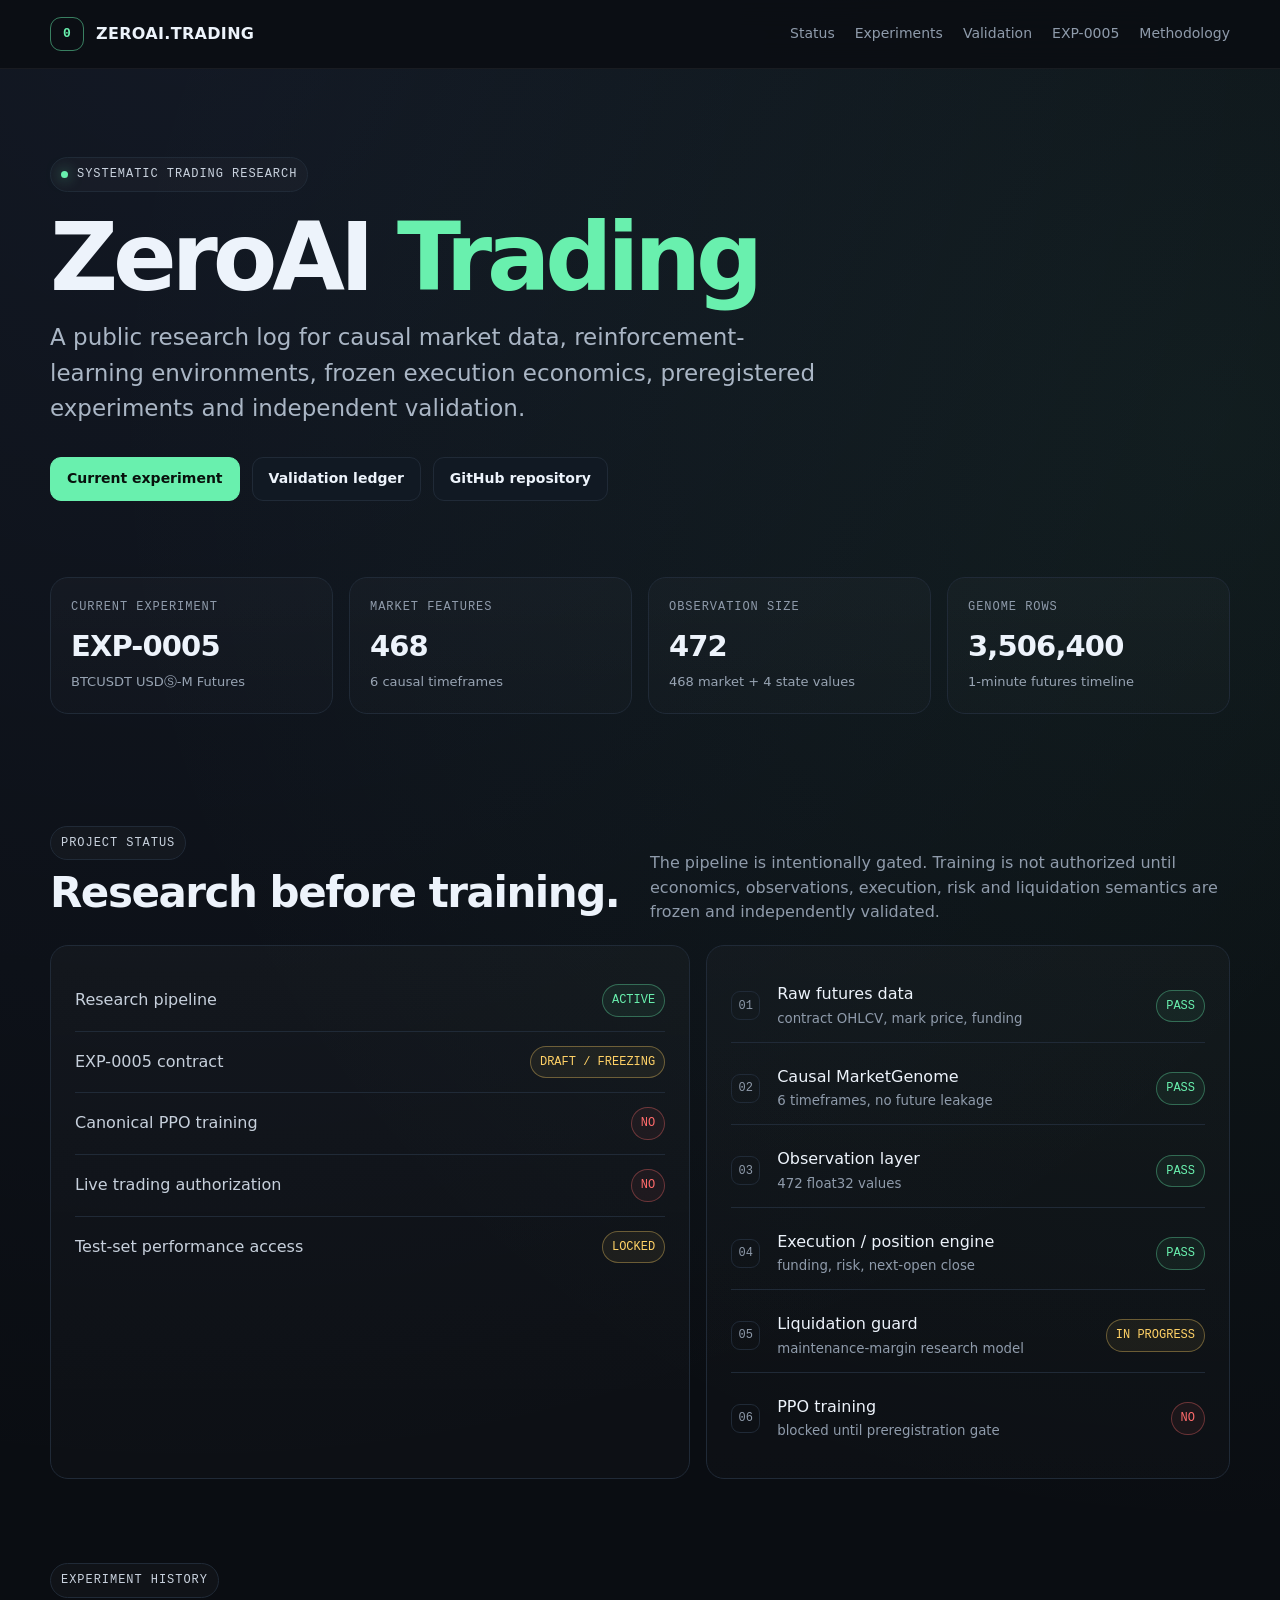
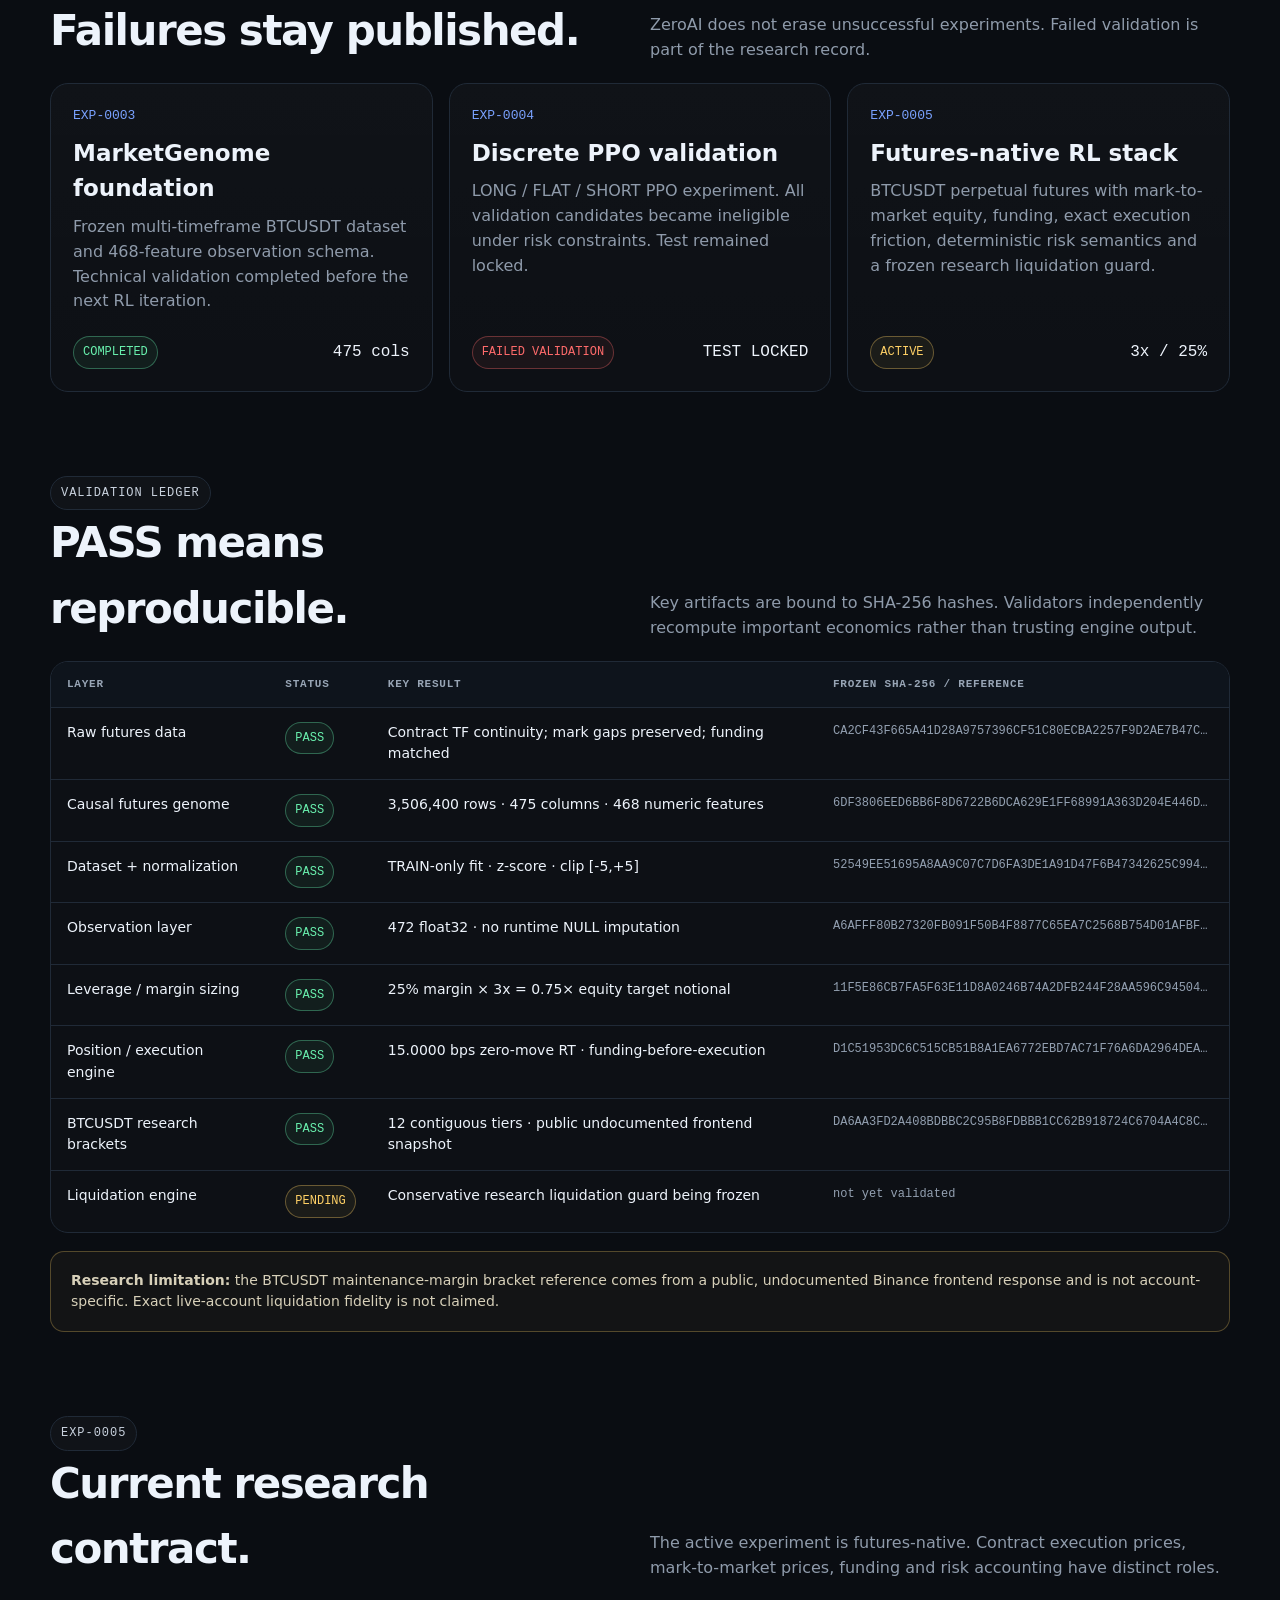
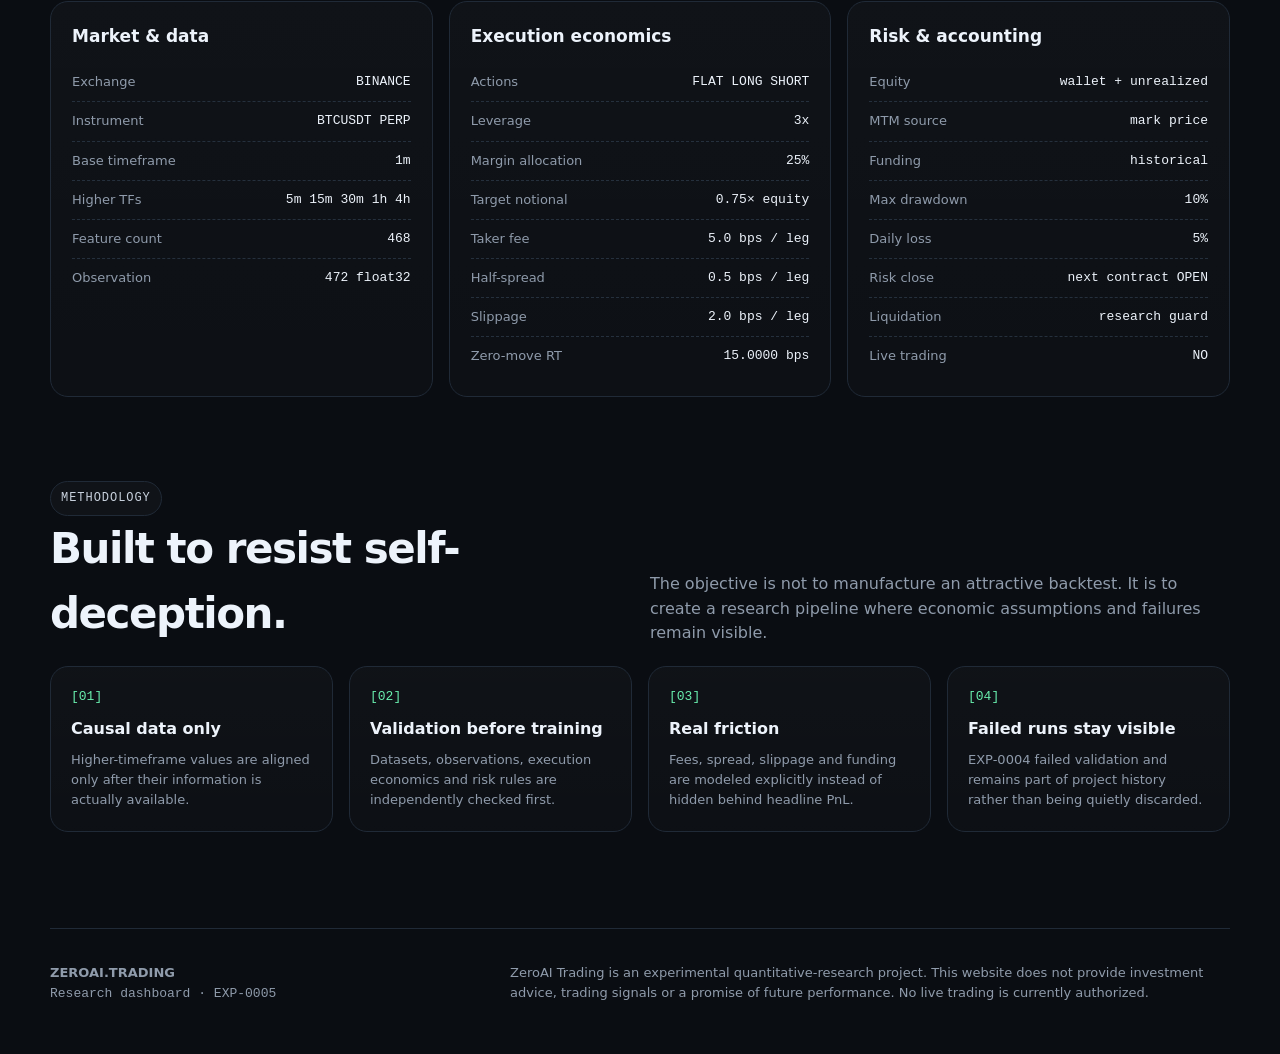
==== index.html @ d2f0fcac "Initial ZeroAI Trading website" ====
<!doctype html>
<html lang="en">
<head>
<meta charset="utf-8">
<meta name="viewport" content="width=device-width,initial-scale=1">
<meta name="theme-color" content="#0a0d12">
<meta name="description" content="ZeroAI Trading — public research dashboard for causal market data, reinforcement learning experiments, validation and reproducible trading research.">
<title>ZeroAI Trading — Research Dashboard</title>
<style>
:root{--bg:#0a0d12;--panel:#10151d;--text:#edf3fb;--muted:#8f9bab;--line:#202a37;--accent:#69f0ae;--accent2:#7aa2ff;--warn:#ffd166;--bad:#ff6b6b;--r:18px;--max:1180px}
*{box-sizing:border-box}html{scroll-behavior:smooth}body{margin:0;background:radial-gradient(circle at 15% 0%,rgba(122,162,255,.08),transparent 34%),radial-gradient(circle at 95% 10%,rgba(105,240,174,.06),transparent 28%),var(--bg);color:var(--text);font-family:Inter,ui-sans-serif,system-ui,-apple-system,BlinkMacSystemFont,"Segoe UI",sans-serif;line-height:1.55}
a{color:inherit}code,.mono{font-family:"SFMono-Regular",Consolas,"Liberation Mono",Menlo,monospace}.wrap{width:min(var(--max),calc(100% - 32px));margin:auto}
header{position:sticky;top:0;z-index:50;border-bottom:1px solid rgba(255,255,255,.06);background:rgba(10,13,18,.82);backdrop-filter:blur(16px)}
.nav{min-height:68px;display:flex;align-items:center;justify-content:space-between;gap:24px}.brand{display:flex;align-items:center;gap:12px;text-decoration:none;font-weight:800;letter-spacing:.02em}.mark{width:34px;height:34px;border:1px solid rgba(105,240,174,.5);border-radius:11px;display:grid;place-items:center;color:var(--accent);font-family:monospace;font-weight:900}
nav{display:flex;gap:20px}nav a{color:var(--muted);text-decoration:none;font-size:14px}nav a:hover{color:var(--text)}
.hero{padding:88px 0 48px}.eyebrow{display:inline-flex;align-items:center;gap:9px;padding:7px 10px;border:1px solid var(--line);border-radius:999px;background:rgba(255,255,255,.025);color:#c9d2de;font-size:12px;letter-spacing:.08em;text-transform:uppercase;font-family:monospace}.dot{width:7px;height:7px;border-radius:50%;background:var(--accent);box-shadow:0 0 14px rgba(105,240,174,.7)}
h1{margin:22px 0 18px;max-width:900px;font-size:clamp(48px,8vw,94px);line-height:.94;letter-spacing:-.055em}h1 span{color:var(--accent)}.lead{max-width:780px;margin:0;color:#aab6c5;font-size:clamp(18px,2.3vw,23px)}
.hero-actions{display:flex;flex-wrap:wrap;gap:12px;margin-top:30px}.btn{display:inline-flex;align-items:center;justify-content:center;min-height:44px;padding:0 16px;border-radius:11px;border:1px solid var(--line);text-decoration:none;font-weight:700;font-size:14px;background:#111923}.btn.primary{color:#08110d;background:var(--accent);border-color:var(--accent)}
.grid{display:grid;gap:16px}.stats{grid-template-columns:repeat(4,1fr);margin:28px 0 70px}.card{background:linear-gradient(180deg,rgba(255,255,255,.025),rgba(255,255,255,.012));border:1px solid var(--line);border-radius:var(--r)}.stat{padding:20px}.stat .k{color:var(--muted);font-size:12px;text-transform:uppercase;letter-spacing:.08em;font-family:monospace}.stat .v{margin-top:8px;font-size:29px;font-weight:800;letter-spacing:-.03em}.stat .s{margin-top:3px;color:#98a4b3;font-size:13px}
section{padding:42px 0}.section-head{display:flex;align-items:flex-end;justify-content:space-between;gap:24px;margin-bottom:20px}h2{margin:0;font-size:clamp(28px,4vw,42px);letter-spacing:-.035em}.section-head p{margin:0;max-width:580px;color:var(--muted)}
.status-grid{grid-template-columns:1.1fr .9fr}.panel{padding:24px}.status-line{display:flex;align-items:center;justify-content:space-between;gap:18px;padding:14px 0;border-bottom:1px solid var(--line)}.status-line:last-child{border-bottom:0}.label{color:#c7d0dc}.badge{display:inline-flex;align-items:center;gap:7px;padding:6px 9px;border-radius:999px;border:1px solid var(--line);font-size:12px;font-family:monospace;white-space:nowrap}.good{color:var(--accent);border-color:rgba(105,240,174,.35);background:rgba(105,240,174,.06)}.warn{color:var(--warn);border-color:rgba(255,209,102,.35);background:rgba(255,209,102,.06)}.bad{color:var(--bad);border-color:rgba(255,107,107,.35);background:rgba(255,107,107,.06)}
.pipeline{display:grid;gap:10px}.step{display:grid;grid-template-columns:34px 1fr auto;gap:12px;align-items:center;padding:12px 0;border-bottom:1px solid var(--line)}.step:last-child{border-bottom:0}.num{width:29px;height:29px;border-radius:9px;display:grid;place-items:center;border:1px solid var(--line);color:var(--muted);font-family:monospace;font-size:12px}.step small{display:block;color:var(--muted);margin-top:2px}
.experiment-grid{grid-template-columns:repeat(3,1fr)}.experiment{padding:22px;min-height:255px;display:flex;flex-direction:column}.experiment .id{color:var(--accent2);font-family:monospace;font-size:13px}.experiment h3{margin:10px 0 8px;font-size:23px}.experiment p{margin:0;color:var(--muted)}.experiment .foot{margin-top:auto;padding-top:22px;display:flex;align-items:center;justify-content:space-between;gap:12px}
.table-wrap{overflow:auto;border:1px solid var(--line);border-radius:var(--r)}table{width:100%;border-collapse:collapse;min-width:820px;background:rgba(255,255,255,.012)}th,td{padding:14px 16px;text-align:left;border-bottom:1px solid var(--line);vertical-align:top}th{color:#98a5b5;font-family:monospace;font-size:11px;text-transform:uppercase;letter-spacing:.07em;background:#0e141c}td{font-size:14px}tr:last-child td{border-bottom:0}.hash{max-width:380px;overflow:hidden;text-overflow:ellipsis;white-space:nowrap;display:block;color:#93a0b1;font-family:monospace;font-size:12px}
.detail-grid{grid-template-columns:repeat(3,1fr)}.detail{padding:21px}.detail h3{margin:0 0 14px;font-size:17px}.metric{display:flex;justify-content:space-between;gap:18px;padding:9px 0;border-bottom:1px dashed #25303d;font-size:13px}.metric:last-child{border-bottom:0}.metric span:first-child{color:var(--muted)}.metric span:last-child{font-family:monospace;text-align:right}
.principles{grid-template-columns:repeat(4,1fr)}.principle{padding:20px}.principle .icon{color:var(--accent);font-family:monospace;margin-bottom:10px}.principle h3{margin:0 0 8px;font-size:16px}.principle p{margin:0;color:var(--muted);font-size:13px}
.callout{margin-top:18px;padding:18px 20px;border:1px solid rgba(255,209,102,.28);border-radius:14px;background:rgba(255,209,102,.04);color:#d7d0b9;font-size:14px}
footer{margin-top:54px;border-top:1px solid var(--line);padding:34px 0 50px;color:var(--muted);font-size:13px}.footer-grid{display:flex;align-items:flex-start;justify-content:space-between;gap:30px;flex-wrap:wrap}.tiny{max-width:720px}
@media(max-width:900px){.stats{grid-template-columns:repeat(2,1fr)}.status-grid,.experiment-grid,.detail-grid{grid-template-columns:1fr}.principles{grid-template-columns:repeat(2,1fr)}nav{display:none}}
@media(max-width:560px){.wrap{width:min(var(--max),calc(100% - 20px))}.hero{padding-top:58px}.stats,.principles{grid-template-columns:1fr}.section-head{align-items:flex-start;flex-direction:column}.stat .v{font-size:25px}}
</style>
</head>
<body>
<header><div class="wrap nav"><a class="brand" href="#top"><span class="mark">0</span><span>ZEROAI.TRADING</span></a><nav><a href="#status">Status</a><a href="#experiments">Experiments</a><a href="#validation">Validation</a><a href="#exp0005">EXP-0005</a><a href="#methodology">Methodology</a></nav></div></header>

<main id="top"><div class="wrap">
<section class="hero">
<div class="eyebrow"><span class="dot"></span> systematic trading research</div>
<h1>ZeroAI <span>Trading</span></h1>
<p class="lead">A public research log for causal market data, reinforcement-learning environments, frozen execution economics, preregistered experiments and independent validation.</p>
<div class="hero-actions"><a class="btn primary" href="#exp0005">Current experiment</a><a class="btn" href="#validation">Validation ledger</a><a class="btn" href="https://github.com/Nefitra/AlphaZero-Trading-" rel="noopener noreferrer">GitHub repository</a></div>
</section>

<div class="grid stats">
<div class="card stat"><div class="k">Current experiment</div><div class="v">EXP-0005</div><div class="s">BTCUSDT USDⓈ-M Futures</div></div>
<div class="card stat"><div class="k">Market features</div><div class="v">468</div><div class="s">6 causal timeframes</div></div>
<div class="card stat"><div class="k">Observation size</div><div class="v">472</div><div class="s">468 market + 4 state values</div></div>
<div class="card stat"><div class="k">Genome rows</div><div class="v">3,506,400</div><div class="s">1-minute futures timeline</div></div>
</div>

<section id="status">
<div class="section-head"><div><div class="eyebrow">project status</div><h2>Research before training.</h2></div><p>The pipeline is intentionally gated. Training is not authorized until economics, observations, execution, risk and liquidation semantics are frozen and independently validated.</p></div>
<div class="grid status-grid">
<div class="card panel">
<div class="status-line"><span class="label">Research pipeline</span><span class="badge good">ACTIVE</span></div>
<div class="status-line"><span class="label">EXP-0005 contract</span><span class="badge warn">DRAFT / FREEZING</span></div>
<div class="status-line"><span class="label">Canonical PPO training</span><span class="badge bad">NO</span></div>
<div class="status-line"><span class="label">Live trading authorization</span><span class="badge bad">NO</span></div>
<div class="status-line"><span class="label">Test-set performance access</span><span class="badge warn">LOCKED</span></div>
</div>
<div class="card panel"><div class="pipeline">
<div class="step"><div class="num">01</div><div>Raw futures data<small>contract OHLCV, mark price, funding</small></div><span class="badge good">PASS</span></div>
<div class="step"><div class="num">02</div><div>Causal MarketGenome<small>6 timeframes, no future leakage</small></div><span class="badge good">PASS</span></div>
<div class="step"><div class="num">03</div><div>Observation layer<small>472 float32 values</small></div><span class="badge good">PASS</span></div>
<div class="step"><div class="num">04</div><div>Execution / position engine<small>funding, risk, next-open close</small></div><span class="badge good">PASS</span></div>
<div class="step"><div class="num">05</div><div>Liquidation guard<small>maintenance-margin research model</small></div><span class="badge warn">IN PROGRESS</span></div>
<div class="step"><div class="num">06</div><div>PPO training<small>blocked until preregistration gate</small></div><span class="badge bad">NO</span></div>
</div></div>
</div>
</section>

<section id="experiments">
<div class="section-head"><div><div class="eyebrow">experiment history</div><h2>Failures stay published.</h2></div><p>ZeroAI does not erase unsuccessful experiments. Failed validation is part of the research record.</p></div>
<div class="grid experiment-grid">
<article class="card experiment"><div class="id">EXP-0003</div><h3>MarketGenome foundation</h3><p>Frozen multi-timeframe BTCUSDT dataset and 468-feature observation schema. Technical validation completed before the next RL iteration.</p><div class="foot"><span class="badge good">COMPLETED</span><span class="mono">475 cols</span></div></article>
<article class="card experiment"><div class="id">EXP-0004</div><h3>Discrete PPO validation</h3><p>LONG / FLAT / SHORT PPO experiment. All validation candidates became ineligible under risk constraints. Test remained locked.</p><div class="foot"><span class="badge bad">FAILED VALIDATION</span><span class="mono">TEST LOCKED</span></div></article>
<article class="card experiment"><div class="id">EXP-0005</div><h3>Futures-native RL stack</h3><p>BTCUSDT perpetual futures with mark-to-market equity, funding, exact execution friction, deterministic risk semantics and a frozen research liquidation guard.</p><div class="foot"><span class="badge warn">ACTIVE</span><span class="mono">3x / 25%</span></div></article>
</div>
</section>

<section id="validation">
<div class="section-head"><div><div class="eyebrow">validation ledger</div><h2>PASS means reproducible.</h2></div><p>Key artifacts are bound to SHA-256 hashes. Validators independently recompute important economics rather than trusting engine output.</p></div>
<div class="table-wrap"><table>
<thead><tr><th>Layer</th><th>Status</th><th>Key result</th><th>Frozen SHA-256 / reference</th></tr></thead>
<tbody>
<tr><td>Raw futures data</td><td><span class="badge good">PASS</span></td><td>Contract TF continuity; mark gaps preserved; funding matched</td><td><span class="hash" title="CA2CF43F665A41D28A9757396CF51C80ECBA2257F9D2AE7B47CC89A5E4D7613D">CA2CF43F665A41D28A9757396CF51C80ECBA2257F9D2AE7B47CC89A5E4D7613D</span></td></tr>
<tr><td>Causal futures genome</td><td><span class="badge good">PASS</span></td><td>3,506,400 rows · 475 columns · 468 numeric features</td><td><span class="hash" title="6DF3806EED6BB6F8D6722B6DCA629E1FF68991A363D204E446D18552DCB14100">6DF3806EED6BB6F8D6722B6DCA629E1FF68991A363D204E446D18552DCB14100</span></td></tr>
<tr><td>Dataset + normalization</td><td><span class="badge good">PASS</span></td><td>TRAIN-only fit · z-score · clip [-5,+5]</td><td><span class="hash" title="52549EE51695A8AA9C07C7D6FA3DE1A91D47F6B47342625C994D742A21354877">52549EE51695A8AA9C07C7D6FA3DE1A91D47F6B47342625C994D742A21354877</span></td></tr>
<tr><td>Observation layer</td><td><span class="badge good">PASS</span></td><td>472 float32 · no runtime NULL imputation</td><td><span class="hash" title="A6AFFF80B27320FB091F50B4F8877C65EA7C2568B754D01AFBF74B35A6FDB64E">A6AFFF80B27320FB091F50B4F8877C65EA7C2568B754D01AFBF74B35A6FDB64E</span></td></tr>
<tr><td>Leverage / margin sizing</td><td><span class="badge good">PASS</span></td><td>25% margin × 3x = 0.75× equity target notional</td><td><span class="hash" title="11F5E86CB7FA5F63E11D8A0246B74A2DFB244F28AA596C945046F94529A91AFB">11F5E86CB7FA5F63E11D8A0246B74A2DFB244F28AA596C945046F94529A91AFB</span></td></tr>
<tr><td>Position / execution engine</td><td><span class="badge good">PASS</span></td><td>15.0000 bps zero-move RT · funding-before-execution</td><td><span class="hash" title="D1C51953DC6C515CB51B8A1EA6772EBD7AC71F76A6DA2964DEAF008AF7EB8738">D1C51953DC6C515CB51B8A1EA6772EBD7AC71F76A6DA2964DEAF008AF7EB8738</span></td></tr>
<tr><td>BTCUSDT research brackets</td><td><span class="badge good">PASS</span></td><td>12 contiguous tiers · public undocumented frontend snapshot</td><td><span class="hash" title="DA6AA3FD2A408BDBBC2C95B8FDBBB1CC62B918724C6704A4C8CD8E91BEC11094">DA6AA3FD2A408BDBBC2C95B8FDBBB1CC62B918724C6704A4C8CD8E91BEC11094</span></td></tr>
<tr><td>Liquidation engine</td><td><span class="badge warn">PENDING</span></td><td>Conservative research liquidation guard being frozen</td><td><span class="hash">not yet validated</span></td></tr>
</tbody>
</table></div>
<div class="callout"><strong>Research limitation:</strong> the BTCUSDT maintenance-margin bracket reference comes from a public, undocumented Binance frontend response and is not account-specific. Exact live-account liquidation fidelity is not claimed.</div>
</section>

<section id="exp0005">
<div class="section-head"><div><div class="eyebrow">EXP-0005</div><h2>Current research contract.</h2></div><p>The active experiment is futures-native. Contract execution prices, mark-to-market prices, funding and risk accounting have distinct roles.</p></div>
<div class="grid detail-grid">
<div class="card detail"><h3>Market & data</h3><div class="metric"><span>Exchange</span><span>BINANCE</span></div><div class="metric"><span>Instrument</span><span>BTCUSDT PERP</span></div><div class="metric"><span>Base timeframe</span><span>1m</span></div><div class="metric"><span>Higher TFs</span><span>5m 15m 30m 1h 4h</span></div><div class="metric"><span>Feature count</span><span>468</span></div><div class="metric"><span>Observation</span><span>472 float32</span></div></div>
<div class="card detail"><h3>Execution economics</h3><div class="metric"><span>Actions</span><span>FLAT LONG SHORT</span></div><div class="metric"><span>Leverage</span><span>3x</span></div><div class="metric"><span>Margin allocation</span><span>25%</span></div><div class="metric"><span>Target notional</span><span>0.75× equity</span></div><div class="metric"><span>Taker fee</span><span>5.0 bps / leg</span></div><div class="metric"><span>Half-spread</span><span>0.5 bps / leg</span></div><div class="metric"><span>Slippage</span><span>2.0 bps / leg</span></div><div class="metric"><span>Zero-move RT</span><span>15.0000 bps</span></div></div>
<div class="card detail"><h3>Risk & accounting</h3><div class="metric"><span>Equity</span><span>wallet + unrealized</span></div><div class="metric"><span>MTM source</span><span>mark price</span></div><div class="metric"><span>Funding</span><span>historical</span></div><div class="metric"><span>Max drawdown</span><span>10%</span></div><div class="metric"><span>Daily loss</span><span>5%</span></div><div class="metric"><span>Risk close</span><span>next contract OPEN</span></div><div class="metric"><span>Liquidation</span><span>research guard</span></div><div class="metric"><span>Live trading</span><span>NO</span></div></div>
</div>
</section>

<section id="methodology">
<div class="section-head"><div><div class="eyebrow">methodology</div><h2>Built to resist self-deception.</h2></div><p>The objective is not to manufacture an attractive backtest. It is to create a research pipeline where economic assumptions and failures remain visible.</p></div>
<div class="grid principles">
<div class="card principle"><div class="icon">[01]</div><h3>Causal data only</h3><p>Higher-timeframe values are aligned only after their information is actually available.</p></div>
<div class="card principle"><div class="icon">[02]</div><h3>Validation before training</h3><p>Datasets, observations, execution economics and risk rules are independently checked first.</p></div>
<div class="card principle"><div class="icon">[03]</div><h3>Real friction</h3><p>Fees, spread, slippage and funding are modeled explicitly instead of hidden behind headline PnL.</p></div>
<div class="card principle"><div class="icon">[04]</div><h3>Failed runs stay visible</h3><p>EXP-0004 failed validation and remains part of project history rather than being quietly discarded.</p></div>
</div>
</section>

<footer><div class="footer-grid"><div><strong>ZEROAI.TRADING</strong><br><span class="mono">Research dashboard · EXP-0005</span></div><div class="tiny">ZeroAI Trading is an experimental quantitative-research project. This website does not provide investment advice, trading signals or a promise of future performance. No live trading is currently authorized.</div></div></footer>
</div></main>
</body>
</html>
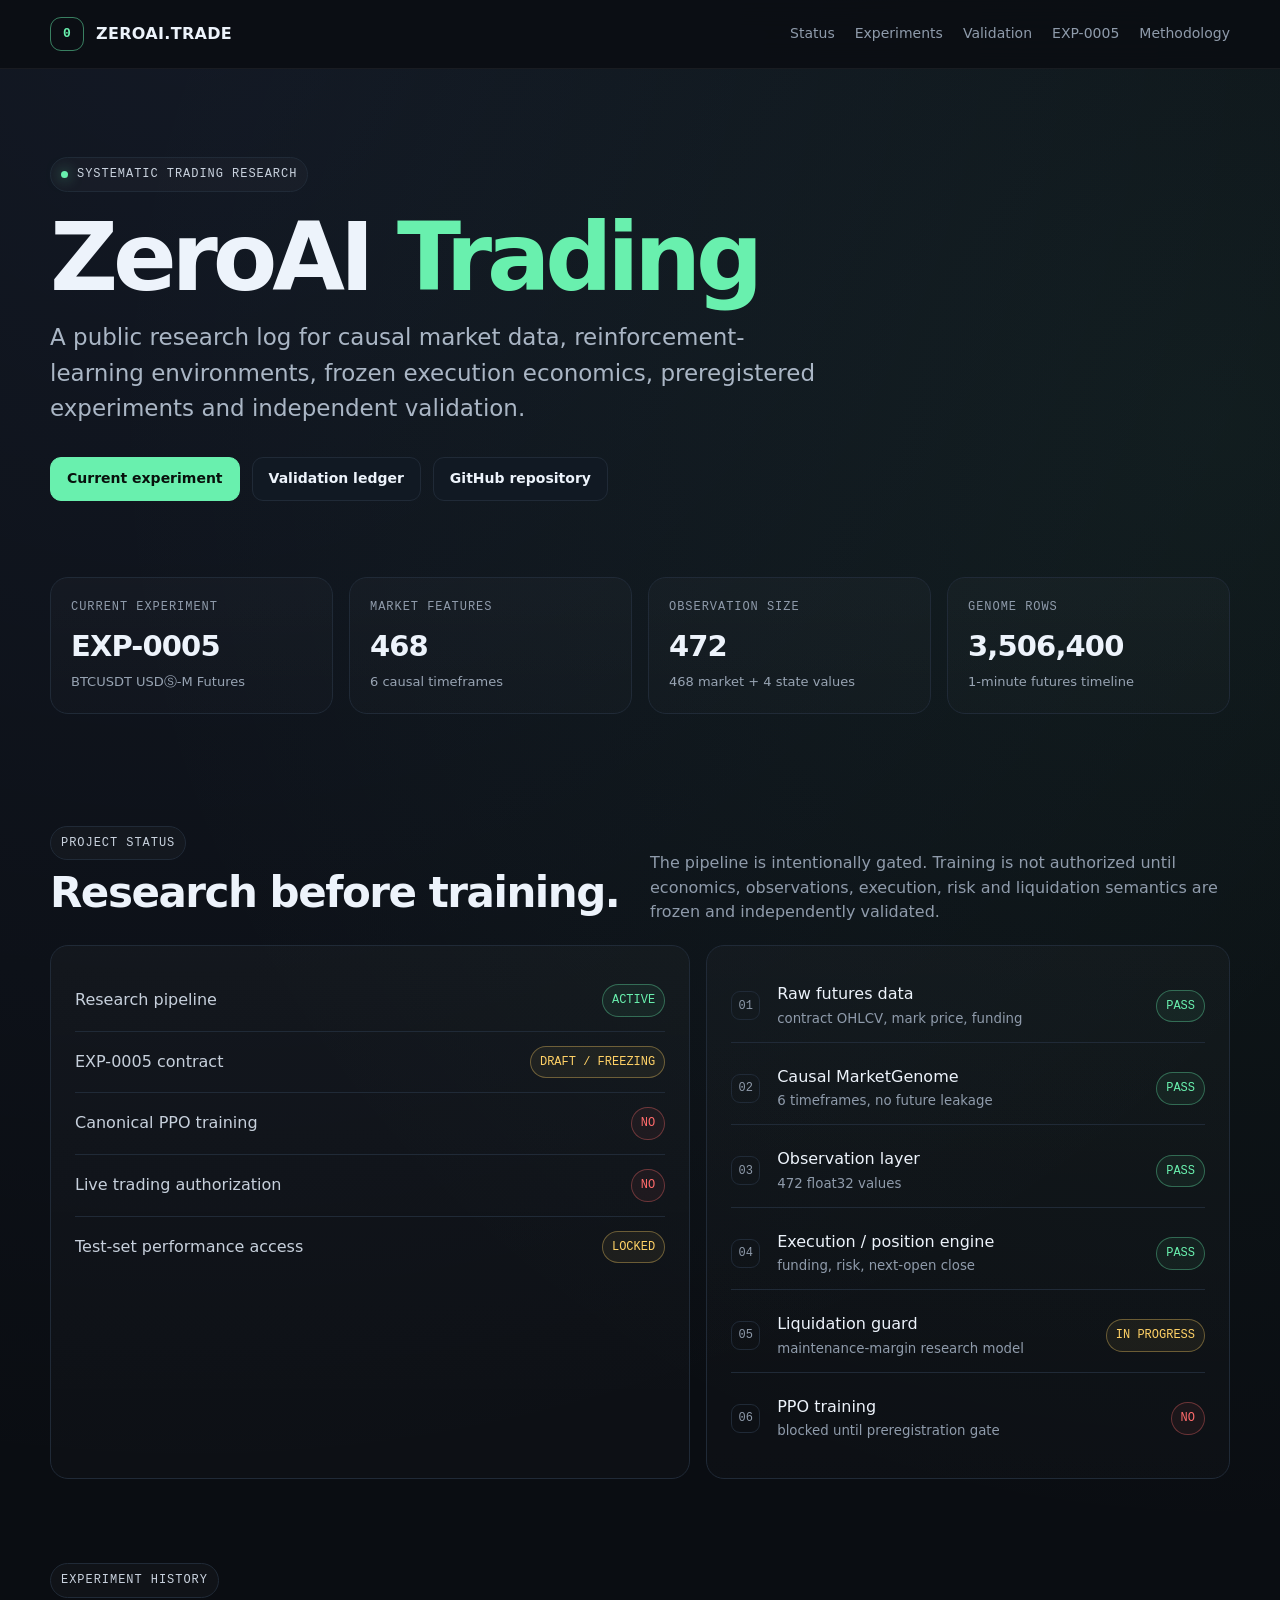
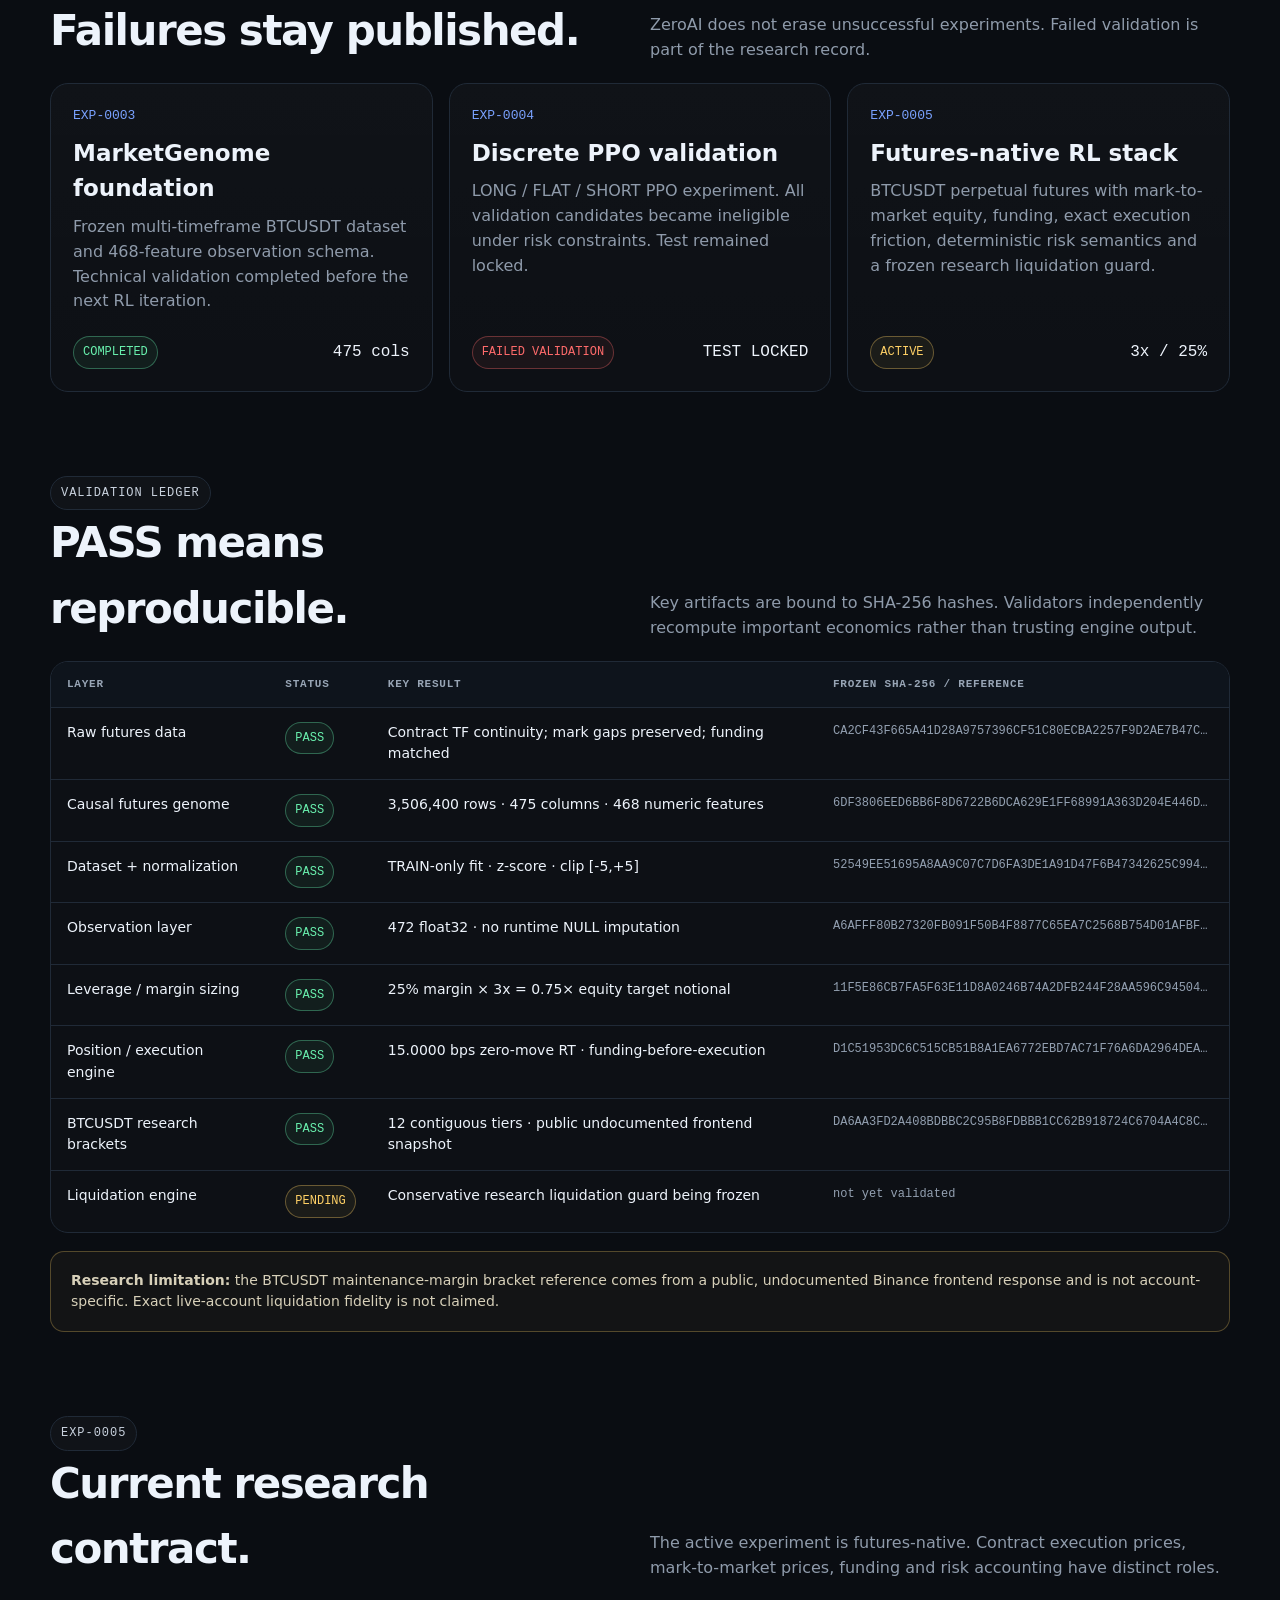
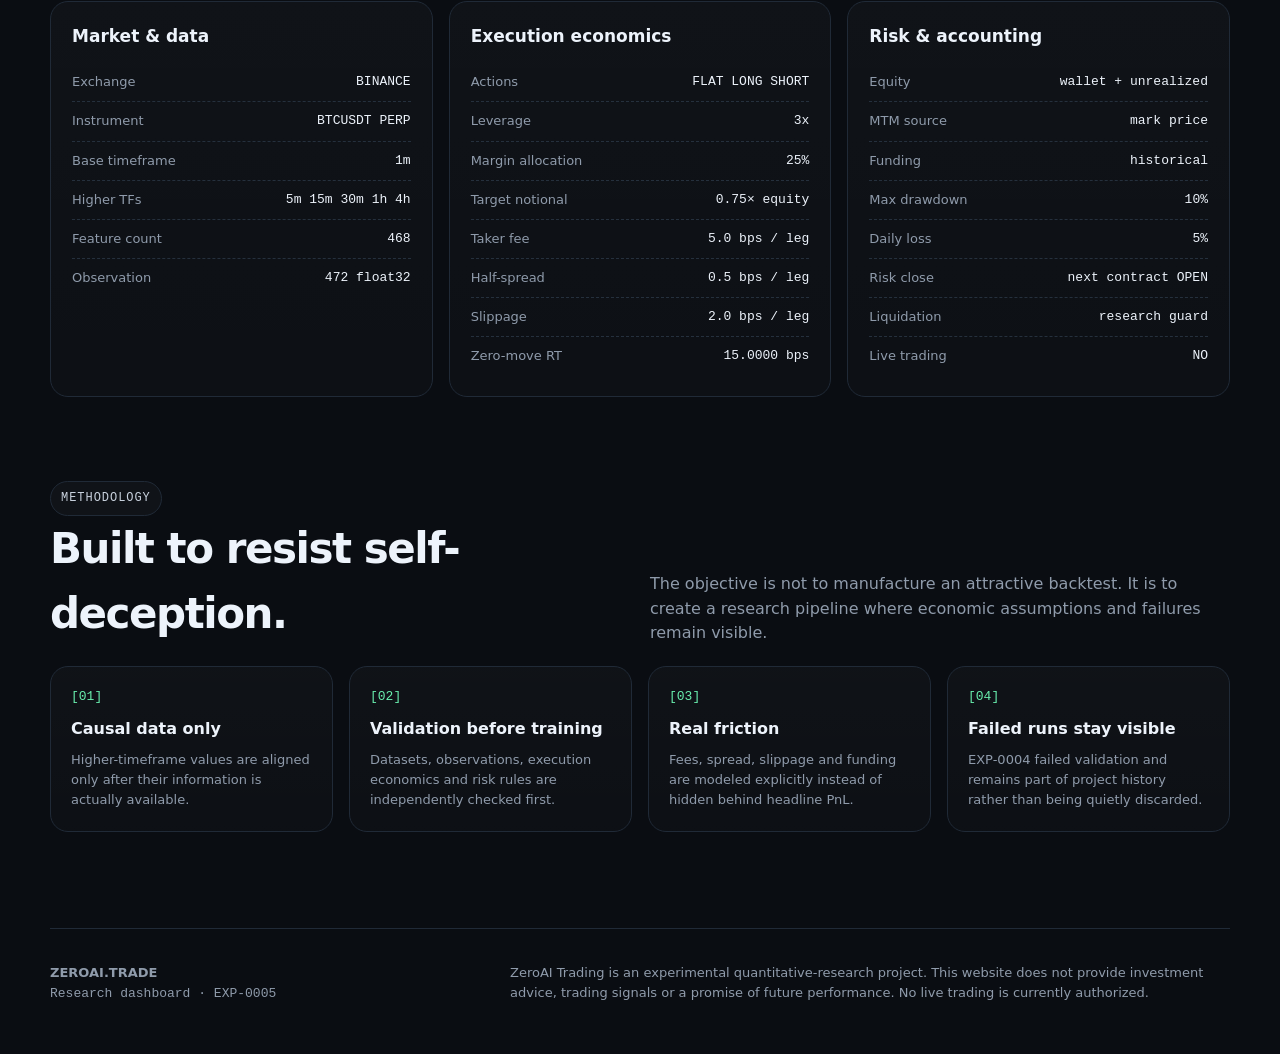
==== commit b7b1db91: "Update site domain to zeroai.trade" ====
--- a/index.html
+++ b/index.html
@@ -31,7 +31,7 @@
 </style>
 </head>
 <body>
-<header><div class="wrap nav"><a class="brand" href="#top"><span class="mark">0</span><span>ZEROAI.TRADING</span></a><nav><a href="#status">Status</a><a href="#experiments">Experiments</a><a href="#validation">Validation</a><a href="#exp0005">EXP-0005</a><a href="#methodology">Methodology</a></nav></div></header>
+<header><div class="wrap nav"><a class="brand" href="#top"><span class="mark">0</span><span>ZEROAI.TRADE</span></a><nav><a href="#status">Status</a><a href="#experiments">Experiments</a><a href="#validation">Validation</a><a href="#exp0005">EXP-0005</a><a href="#methodology">Methodology</a></nav></div></header>
 
 <main id="top"><div class="wrap">
 <section class="hero">
@@ -115,7 +115,7 @@
 </div>
 </section>
 
-<footer><div class="footer-grid"><div><strong>ZEROAI.TRADING</strong><br><span class="mono">Research dashboard · EXP-0005</span></div><div class="tiny">ZeroAI Trading is an experimental quantitative-research project. This website does not provide investment advice, trading signals or a promise of future performance. No live trading is currently authorized.</div></div></footer>
+<footer><div class="footer-grid"><div><strong>ZEROAI.TRADE</strong><br><span class="mono">Research dashboard · EXP-0005</span></div><div class="tiny">ZeroAI Trading is an experimental quantitative-research project. This website does not provide investment advice, trading signals or a promise of future performance. No live trading is currently authorized.</div></div></footer>
 </div></main>
 </body>
 </html>
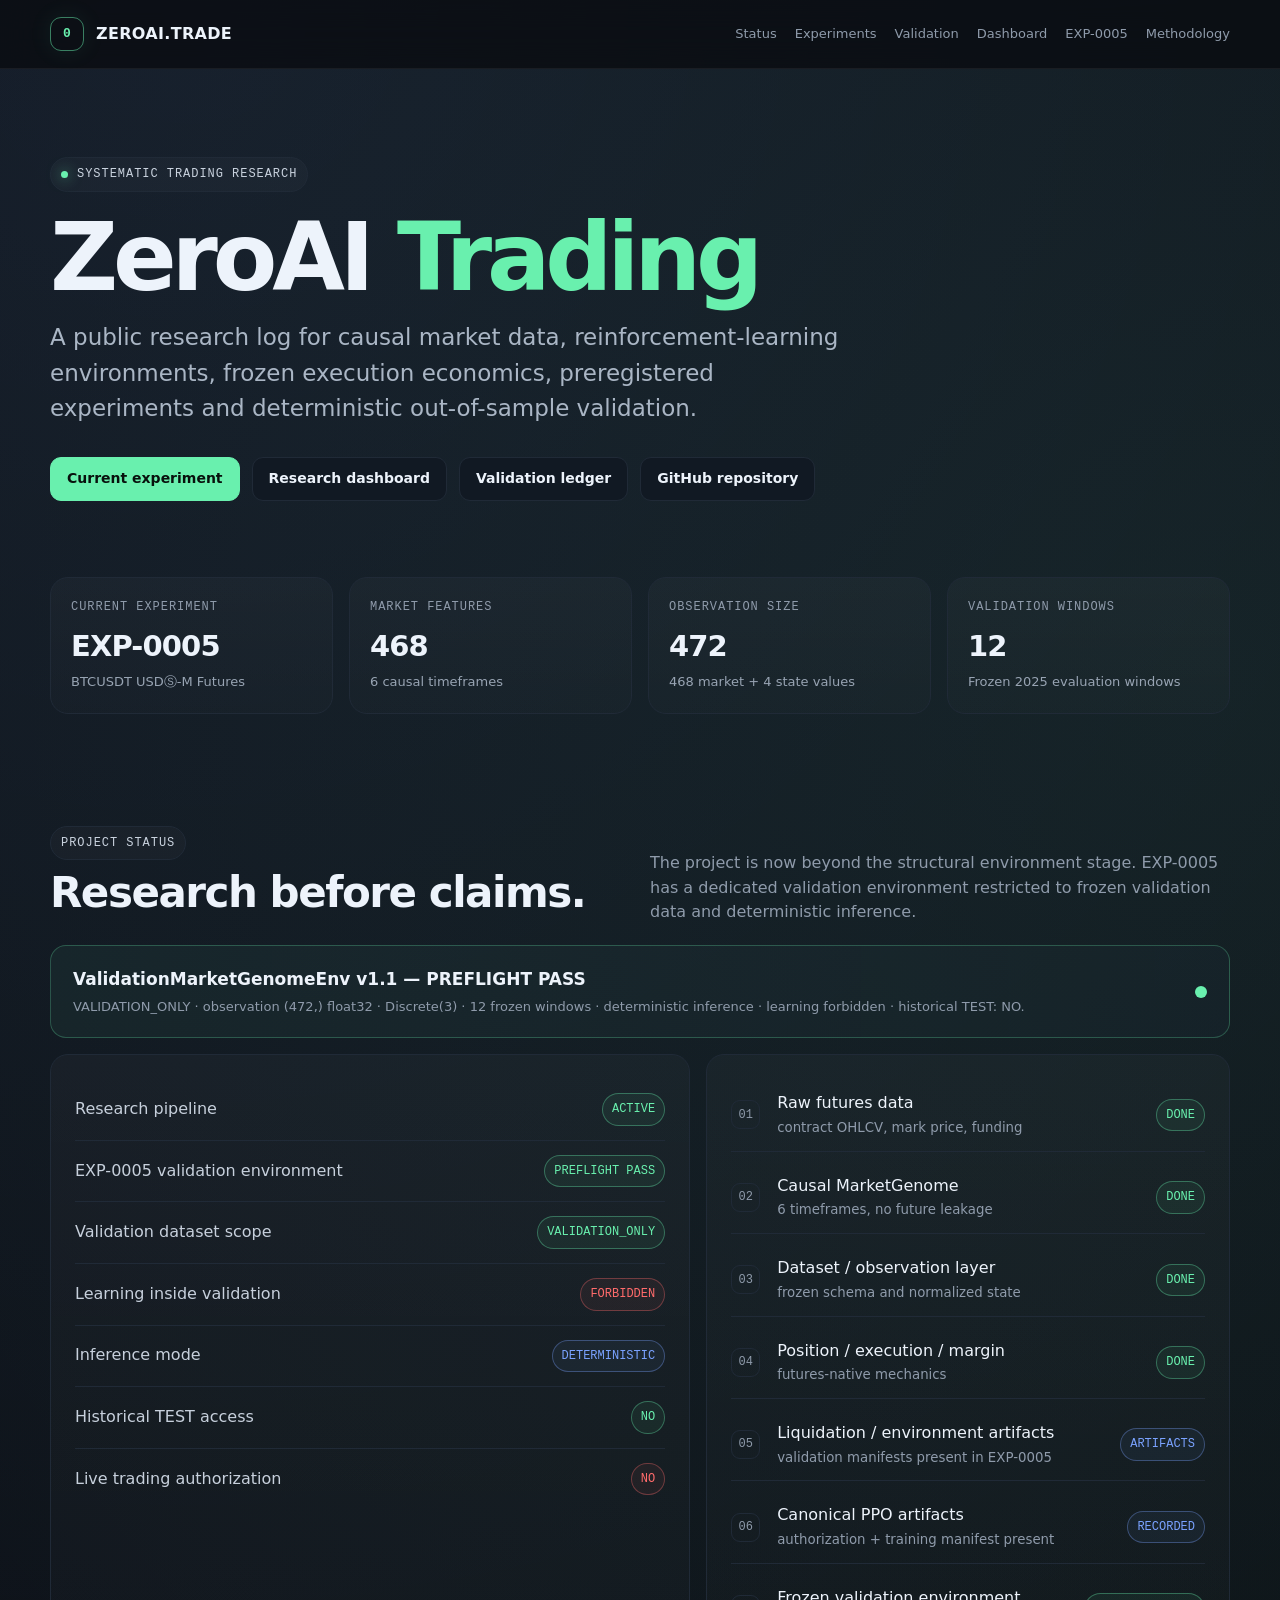
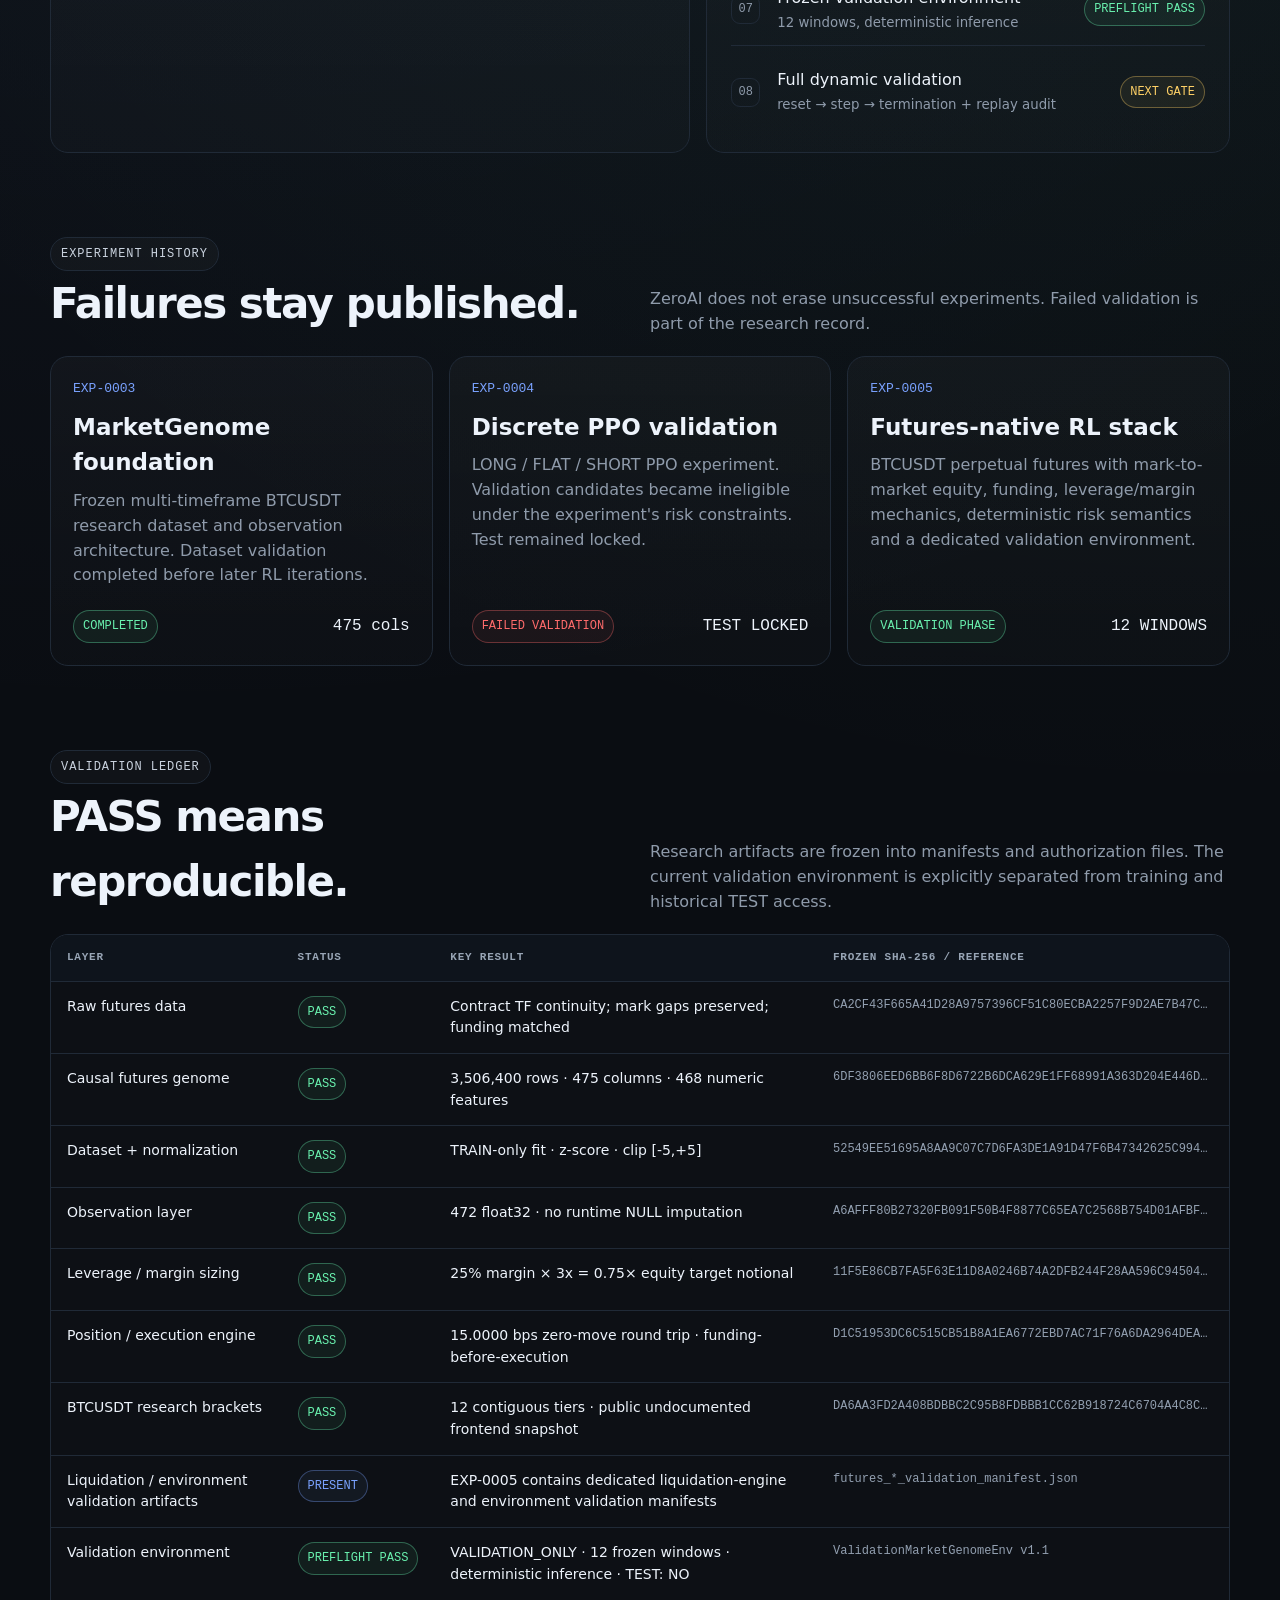
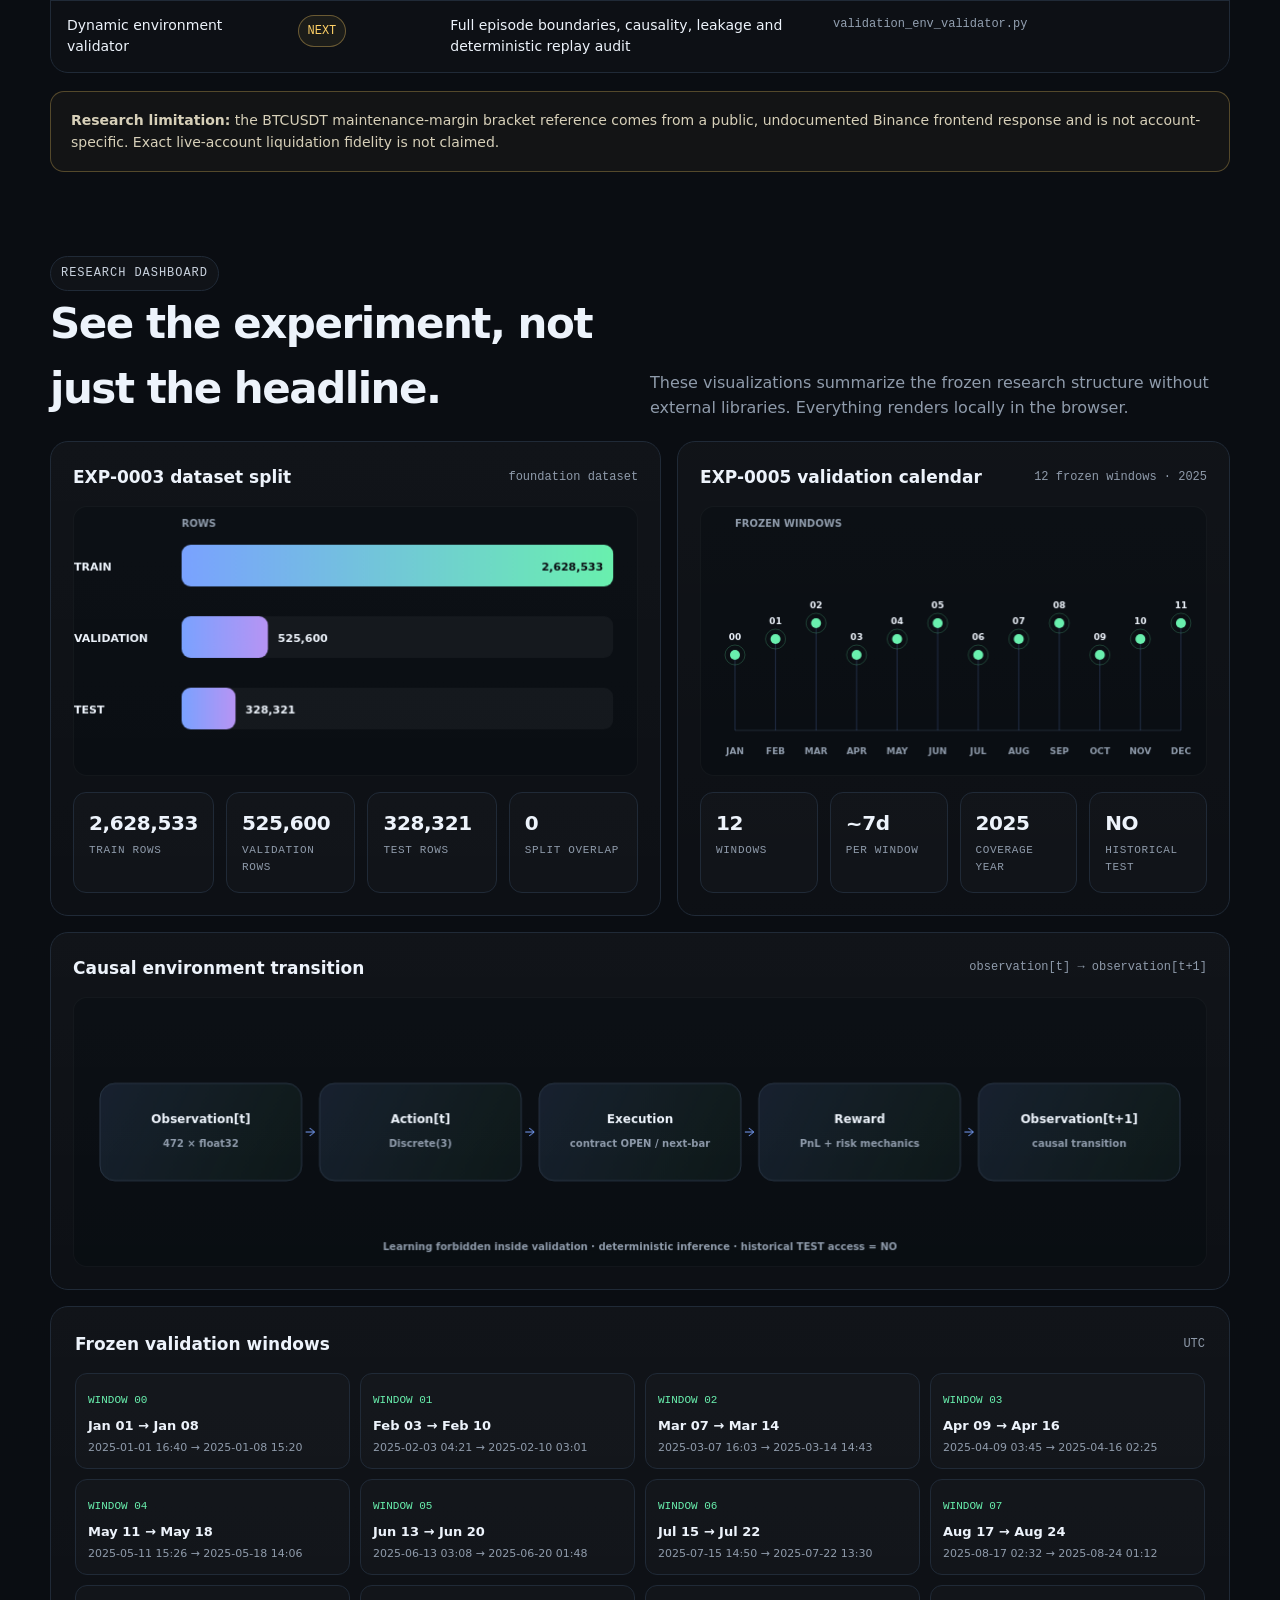
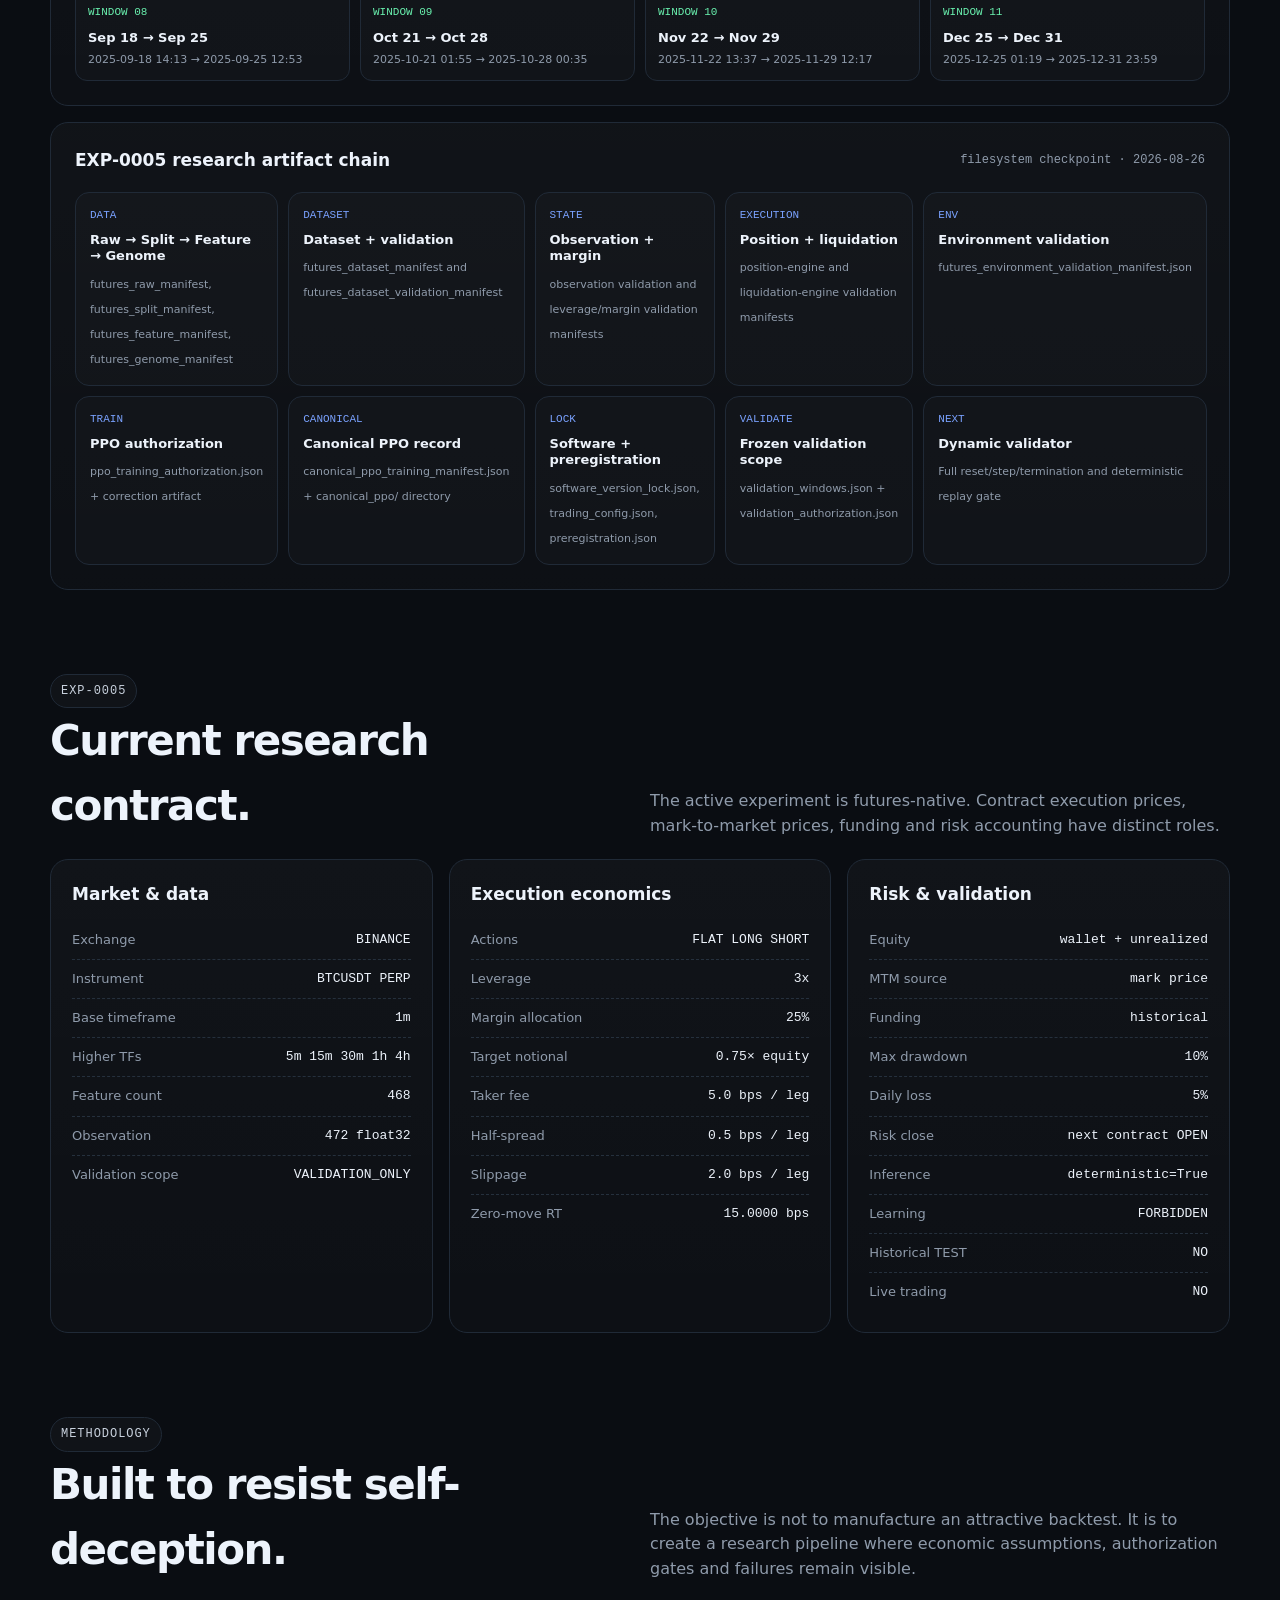
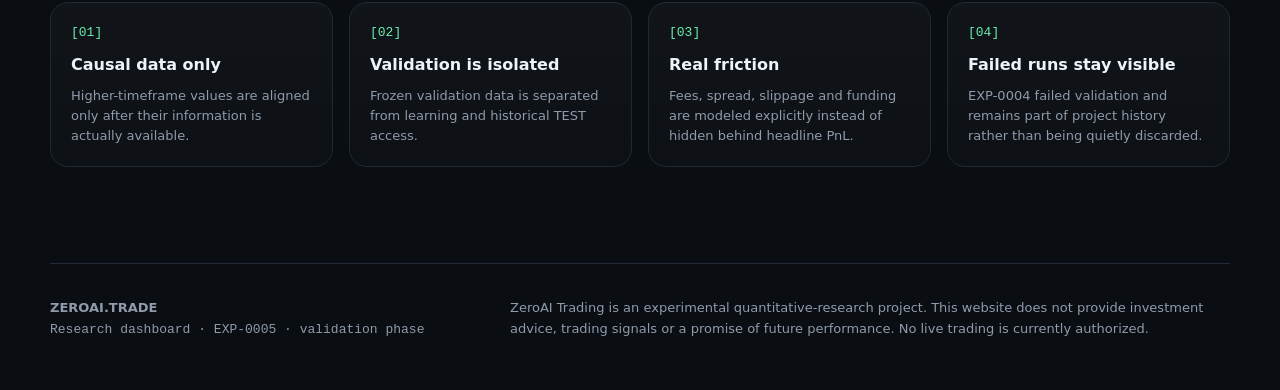
==== commit 448ba8ad: "Update ZeroAI EXP-0005 research dashboard" ====
--- a/index.html
+++ b/index.html
@@ -4,67 +4,77 @@
 <meta charset="utf-8">
 <meta name="viewport" content="width=device-width,initial-scale=1">
 <meta name="theme-color" content="#0a0d12">
-<meta name="description" content="ZeroAI Trading — public research dashboard for causal market data, reinforcement learning experiments, validation and reproducible trading research.">
+<meta name="description" content="ZeroAI Trading — public research dashboard for causal market data, reinforcement learning experiments, deterministic validation and reproducible trading research.">
 <title>ZeroAI Trading — Research Dashboard</title>
 <style>
-:root{--bg:#0a0d12;--panel:#10151d;--text:#edf3fb;--muted:#8f9bab;--line:#202a37;--accent:#69f0ae;--accent2:#7aa2ff;--warn:#ffd166;--bad:#ff6b6b;--r:18px;--max:1180px}
-*{box-sizing:border-box}html{scroll-behavior:smooth}body{margin:0;background:radial-gradient(circle at 15% 0%,rgba(122,162,255,.08),transparent 34%),radial-gradient(circle at 95% 10%,rgba(105,240,174,.06),transparent 28%),var(--bg);color:var(--text);font-family:Inter,ui-sans-serif,system-ui,-apple-system,BlinkMacSystemFont,"Segoe UI",sans-serif;line-height:1.55}
+:root{--bg:#0a0d12;--panel:#10151d;--text:#edf3fb;--muted:#8f9bab;--line:#202a37;--accent:#69f0ae;--accent2:#7aa2ff;--accent3:#b794f4;--warn:#ffd166;--bad:#ff6b6b;--r:18px;--max:1180px}
+*{box-sizing:border-box}html{scroll-behavior:smooth}body{margin:0;background:radial-gradient(circle at 15% 0%,rgba(122,162,255,.10),transparent 34%),radial-gradient(circle at 95% 10%,rgba(105,240,174,.07),transparent 28%),var(--bg);color:var(--text);font-family:Inter,ui-sans-serif,system-ui,-apple-system,BlinkMacSystemFont,"Segoe UI",sans-serif;line-height:1.55}
 a{color:inherit}code,.mono{font-family:"SFMono-Regular",Consolas,"Liberation Mono",Menlo,monospace}.wrap{width:min(var(--max),calc(100% - 32px));margin:auto}
 header{position:sticky;top:0;z-index:50;border-bottom:1px solid rgba(255,255,255,.06);background:rgba(10,13,18,.82);backdrop-filter:blur(16px)}
-.nav{min-height:68px;display:flex;align-items:center;justify-content:space-between;gap:24px}.brand{display:flex;align-items:center;gap:12px;text-decoration:none;font-weight:800;letter-spacing:.02em}.mark{width:34px;height:34px;border:1px solid rgba(105,240,174,.5);border-radius:11px;display:grid;place-items:center;color:var(--accent);font-family:monospace;font-weight:900}
-nav{display:flex;gap:20px}nav a{color:var(--muted);text-decoration:none;font-size:14px}nav a:hover{color:var(--text)}
+.nav{min-height:68px;display:flex;align-items:center;justify-content:space-between;gap:24px}.brand{display:flex;align-items:center;gap:12px;text-decoration:none;font-weight:800;letter-spacing:.02em}.mark{width:34px;height:34px;border:1px solid rgba(105,240,174,.5);border-radius:11px;display:grid;place-items:center;color:var(--accent);font-family:monospace;font-weight:900;box-shadow:0 0 24px rgba(105,240,174,.08)}
+nav{display:flex;gap:18px;align-items:center}nav a{color:var(--muted);text-decoration:none;font-size:13px}nav a:hover{color:var(--text)}
 .hero{padding:88px 0 48px}.eyebrow{display:inline-flex;align-items:center;gap:9px;padding:7px 10px;border:1px solid var(--line);border-radius:999px;background:rgba(255,255,255,.025);color:#c9d2de;font-size:12px;letter-spacing:.08em;text-transform:uppercase;font-family:monospace}.dot{width:7px;height:7px;border-radius:50%;background:var(--accent);box-shadow:0 0 14px rgba(105,240,174,.7)}
-h1{margin:22px 0 18px;max-width:900px;font-size:clamp(48px,8vw,94px);line-height:.94;letter-spacing:-.055em}h1 span{color:var(--accent)}.lead{max-width:780px;margin:0;color:#aab6c5;font-size:clamp(18px,2.3vw,23px)}
-.hero-actions{display:flex;flex-wrap:wrap;gap:12px;margin-top:30px}.btn{display:inline-flex;align-items:center;justify-content:center;min-height:44px;padding:0 16px;border-radius:11px;border:1px solid var(--line);text-decoration:none;font-weight:700;font-size:14px;background:#111923}.btn.primary{color:#08110d;background:var(--accent);border-color:var(--accent)}
-.grid{display:grid;gap:16px}.stats{grid-template-columns:repeat(4,1fr);margin:28px 0 70px}.card{background:linear-gradient(180deg,rgba(255,255,255,.025),rgba(255,255,255,.012));border:1px solid var(--line);border-radius:var(--r)}.stat{padding:20px}.stat .k{color:var(--muted);font-size:12px;text-transform:uppercase;letter-spacing:.08em;font-family:monospace}.stat .v{margin-top:8px;font-size:29px;font-weight:800;letter-spacing:-.03em}.stat .s{margin-top:3px;color:#98a4b3;font-size:13px}
+h1{margin:22px 0 18px;max-width:900px;font-size:clamp(48px,8vw,94px);line-height:.94;letter-spacing:-.055em}h1 span{color:var(--accent)}.lead{max-width:800px;margin:0;color:#aab6c5;font-size:clamp(18px,2.3vw,23px)}
+.hero-actions{display:flex;flex-wrap:wrap;gap:12px;margin-top:30px}.btn{display:inline-flex;align-items:center;justify-content:center;min-height:44px;padding:0 16px;border-radius:11px;border:1px solid var(--line);text-decoration:none;font-weight:700;font-size:14px;background:#111923;transition:.18s ease}.btn:hover{transform:translateY(-1px);border-color:#334154}.btn.primary{color:#08110d;background:var(--accent);border-color:var(--accent)}
+.grid{display:grid;gap:16px}.stats{grid-template-columns:repeat(4,1fr);margin:28px 0 70px}.card{background:linear-gradient(180deg,rgba(255,255,255,.027),rgba(255,255,255,.012));border:1px solid var(--line);border-radius:var(--r);position:relative;overflow:hidden}.stat{padding:20px;transition:.2s ease}.stat:hover{transform:translateY(-2px);border-color:#2d3a4a}.stat .k{color:var(--muted);font-size:12px;text-transform:uppercase;letter-spacing:.08em;font-family:monospace}.stat .v{margin-top:8px;font-size:29px;font-weight:800;letter-spacing:-.03em}.stat .s{margin-top:3px;color:#98a4b3;font-size:13px}
 section{padding:42px 0}.section-head{display:flex;align-items:flex-end;justify-content:space-between;gap:24px;margin-bottom:20px}h2{margin:0;font-size:clamp(28px,4vw,42px);letter-spacing:-.035em}.section-head p{margin:0;max-width:580px;color:var(--muted)}
-.status-grid{grid-template-columns:1.1fr .9fr}.panel{padding:24px}.status-line{display:flex;align-items:center;justify-content:space-between;gap:18px;padding:14px 0;border-bottom:1px solid var(--line)}.status-line:last-child{border-bottom:0}.label{color:#c7d0dc}.badge{display:inline-flex;align-items:center;gap:7px;padding:6px 9px;border-radius:999px;border:1px solid var(--line);font-size:12px;font-family:monospace;white-space:nowrap}.good{color:var(--accent);border-color:rgba(105,240,174,.35);background:rgba(105,240,174,.06)}.warn{color:var(--warn);border-color:rgba(255,209,102,.35);background:rgba(255,209,102,.06)}.bad{color:var(--bad);border-color:rgba(255,107,107,.35);background:rgba(255,107,107,.06)}
+.status-grid{grid-template-columns:1.1fr .9fr}.panel{padding:24px}.status-line{display:flex;align-items:center;justify-content:space-between;gap:18px;padding:14px 0;border-bottom:1px solid var(--line)}.status-line:last-child{border-bottom:0}.label{color:#c7d0dc}.badge{display:inline-flex;align-items:center;gap:7px;padding:6px 9px;border-radius:999px;border:1px solid var(--line);font-size:12px;font-family:monospace;white-space:nowrap}.good{color:var(--accent);border-color:rgba(105,240,174,.35);background:rgba(105,240,174,.06)}.warn{color:var(--warn);border-color:rgba(255,209,102,.35);background:rgba(255,209,102,.06)}.bad{color:var(--bad);border-color:rgba(255,107,107,.35);background:rgba(255,107,107,.06)}.info{color:var(--accent2);border-color:rgba(122,162,255,.35);background:rgba(122,162,255,.06)}
 .pipeline{display:grid;gap:10px}.step{display:grid;grid-template-columns:34px 1fr auto;gap:12px;align-items:center;padding:12px 0;border-bottom:1px solid var(--line)}.step:last-child{border-bottom:0}.num{width:29px;height:29px;border-radius:9px;display:grid;place-items:center;border:1px solid var(--line);color:var(--muted);font-family:monospace;font-size:12px}.step small{display:block;color:var(--muted);margin-top:2px}
 .experiment-grid{grid-template-columns:repeat(3,1fr)}.experiment{padding:22px;min-height:255px;display:flex;flex-direction:column}.experiment .id{color:var(--accent2);font-family:monospace;font-size:13px}.experiment h3{margin:10px 0 8px;font-size:23px}.experiment p{margin:0;color:var(--muted)}.experiment .foot{margin-top:auto;padding-top:22px;display:flex;align-items:center;justify-content:space-between;gap:12px}
-.table-wrap{overflow:auto;border:1px solid var(--line);border-radius:var(--r)}table{width:100%;border-collapse:collapse;min-width:820px;background:rgba(255,255,255,.012)}th,td{padding:14px 16px;text-align:left;border-bottom:1px solid var(--line);vertical-align:top}th{color:#98a5b5;font-family:monospace;font-size:11px;text-transform:uppercase;letter-spacing:.07em;background:#0e141c}td{font-size:14px}tr:last-child td{border-bottom:0}.hash{max-width:380px;overflow:hidden;text-overflow:ellipsis;white-space:nowrap;display:block;color:#93a0b1;font-family:monospace;font-size:12px}
+.table-wrap{overflow:auto;border:1px solid var(--line);border-radius:var(--r)}table{width:100%;border-collapse:collapse;min-width:900px;background:rgba(255,255,255,.012)}th,td{padding:14px 16px;text-align:left;border-bottom:1px solid var(--line);vertical-align:top}th{color:#98a5b5;font-family:monospace;font-size:11px;text-transform:uppercase;letter-spacing:.07em;background:#0e141c}td{font-size:14px}tr:last-child td{border-bottom:0}.hash{max-width:380px;overflow:hidden;text-overflow:ellipsis;white-space:nowrap;display:block;color:#93a0b1;font-family:monospace;font-size:12px}
 .detail-grid{grid-template-columns:repeat(3,1fr)}.detail{padding:21px}.detail h3{margin:0 0 14px;font-size:17px}.metric{display:flex;justify-content:space-between;gap:18px;padding:9px 0;border-bottom:1px dashed #25303d;font-size:13px}.metric:last-child{border-bottom:0}.metric span:first-child{color:var(--muted)}.metric span:last-child{font-family:monospace;text-align:right}
-.principles{grid-template-columns:repeat(4,1fr)}.principle{padding:20px}.principle .icon{color:var(--accent);font-family:monospace;margin-bottom:10px}.principle h3{margin:0 0 8px;font-size:16px}.principle p{margin:0;color:var(--muted);font-size:13px}
-.callout{margin-top:18px;padding:18px 20px;border:1px solid rgba(255,209,102,.28);border-radius:14px;background:rgba(255,209,102,.04);color:#d7d0b9;font-size:14px}
+.principles{grid-template-columns:repeat(4,1fr)}.principle{padding:20px}.principle .icon{color:var(--accent);font-family:monospace;margin-bottom:10px}.principle h3{margin:0 0 8px;font-size:16px}.principle p{margin:0;color:var(--muted);font-size:13px}.callout{margin-top:18px;padding:18px 20px;border:1px solid rgba(255,209,102,.28);border-radius:14px;background:rgba(255,209,102,.04);color:#d7d0b9;font-size:14px}
+.dashboard-grid{grid-template-columns:1.05fr .95fr}.chart-card{padding:22px;min-height:350px}.chart-title{display:flex;align-items:center;justify-content:space-between;gap:14px}.chart-title h3{margin:0;font-size:17px}.chart-title span{color:var(--muted);font-size:12px;font-family:monospace}.chart{width:100%;height:270px;display:block;margin-top:16px;border:1px solid rgba(255,255,255,.035);border-radius:14px;background:rgba(3,8,13,.25)}
+.window-grid{display:grid;grid-template-columns:repeat(4,1fr);gap:10px;margin-top:16px}.window{padding:12px;border:1px solid var(--line);border-radius:12px;background:rgba(255,255,255,.015);transition:.2s ease}.window:hover{border-color:rgba(105,240,174,.35);transform:translateY(-1px)}.window .wid{color:var(--accent);font-family:monospace;font-size:11px}.window b{display:block;margin-top:5px;font-size:13px}.window small{display:block;color:var(--muted);font-size:11px;margin-top:3px}
+.chain{display:grid;grid-template-columns:repeat(5,1fr);gap:10px;margin-top:18px}.chain-item{min-height:116px;padding:14px;border:1px solid var(--line);border-radius:14px;background:rgba(255,255,255,.014)}.chain-item .ci{font-family:monospace;color:var(--accent2);font-size:11px}.chain-item strong{display:block;margin:8px 0 6px;font-size:13px;line-height:1.3}.chain-item small{color:var(--muted);font-size:11px;line-height:1.45}
+.current-gate{display:grid;grid-template-columns:1fr auto;align-items:center;gap:18px;padding:20px 22px;border:1px solid rgba(105,240,174,.26);background:linear-gradient(90deg,rgba(105,240,174,.055),rgba(122,162,255,.025));border-radius:16px;margin-top:18px}.current-gate strong{font-size:17px}.current-gate p{margin:4px 0 0;color:var(--muted);font-size:13px}.pulse{width:12px;height:12px;border-radius:50%;background:var(--accent);box-shadow:0 0 0 0 rgba(105,240,174,.5);animation:pulse 2s infinite}@keyframes pulse{0%{box-shadow:0 0 0 0 rgba(105,240,174,.45)}70%{box-shadow:0 0 0 12px rgba(105,240,174,0)}100%{box-shadow:0 0 0 0 rgba(105,240,174,0)}}
+.kpi-row{display:grid;grid-template-columns:repeat(4,1fr);gap:12px;margin-top:16px}.kpi{padding:15px;border:1px solid var(--line);border-radius:13px;background:rgba(255,255,255,.014)}.kpi .kv{font-weight:800;font-size:20px;letter-spacing:-.02em}.kpi .kk{color:var(--muted);font-size:11px;text-transform:uppercase;letter-spacing:.06em;font-family:monospace;margin-top:3px}
 footer{margin-top:54px;border-top:1px solid var(--line);padding:34px 0 50px;color:var(--muted);font-size:13px}.footer-grid{display:flex;align-items:flex-start;justify-content:space-between;gap:30px;flex-wrap:wrap}.tiny{max-width:720px}
-@media(max-width:900px){.stats{grid-template-columns:repeat(2,1fr)}.status-grid,.experiment-grid,.detail-grid{grid-template-columns:1fr}.principles{grid-template-columns:repeat(2,1fr)}nav{display:none}}
-@media(max-width:560px){.wrap{width:min(var(--max),calc(100% - 20px))}.hero{padding-top:58px}.stats,.principles{grid-template-columns:1fr}.section-head{align-items:flex-start;flex-direction:column}.stat .v{font-size:25px}}
+@media(max-width:1000px){.chain{grid-template-columns:repeat(3,1fr)}.window-grid{grid-template-columns:repeat(3,1fr)}}
+@media(max-width:900px){.stats{grid-template-columns:repeat(2,1fr)}.status-grid,.experiment-grid,.detail-grid,.dashboard-grid{grid-template-columns:1fr}.principles{grid-template-columns:repeat(2,1fr)}.kpi-row{grid-template-columns:repeat(2,1fr)}nav{display:none}}
+@media(max-width:650px){.chain,.window-grid{grid-template-columns:repeat(2,1fr)}}
+@media(max-width:560px){.wrap{width:min(var(--max),calc(100% - 20px))}.hero{padding-top:58px}.stats,.principles,.kpi-row,.chain,.window-grid{grid-template-columns:1fr}.section-head{align-items:flex-start;flex-direction:column}.stat .v{font-size:25px}.current-gate{grid-template-columns:1fr auto}}
 </style>
 </head>
 <body>
-<header><div class="wrap nav"><a class="brand" href="#top"><span class="mark">0</span><span>ZEROAI.TRADE</span></a><nav><a href="#status">Status</a><a href="#experiments">Experiments</a><a href="#validation">Validation</a><a href="#exp0005">EXP-0005</a><a href="#methodology">Methodology</a></nav></div></header>
-
+<header><div class="wrap nav"><a class="brand" href="#top"><span class="mark">0</span><span>ZEROAI.TRADE</span></a><nav><a href="#status">Status</a><a href="#experiments">Experiments</a><a href="#validation">Validation</a><a href="#dashboard">Dashboard</a><a href="#exp0005">EXP-0005</a><a href="#methodology">Methodology</a></nav></div></header>
 <main id="top"><div class="wrap">
 <section class="hero">
 <div class="eyebrow"><span class="dot"></span> systematic trading research</div>
 <h1>ZeroAI <span>Trading</span></h1>
-<p class="lead">A public research log for causal market data, reinforcement-learning environments, frozen execution economics, preregistered experiments and independent validation.</p>
-<div class="hero-actions"><a class="btn primary" href="#exp0005">Current experiment</a><a class="btn" href="#validation">Validation ledger</a><a class="btn" href="https://github.com/Nefitra/AlphaZero-Trading-" rel="noopener noreferrer">GitHub repository</a></div>
+<p class="lead">A public research log for causal market data, reinforcement-learning environments, frozen execution economics, preregistered experiments and deterministic out-of-sample validation.</p>
+<div class="hero-actions"><a class="btn primary" href="#exp0005">Current experiment</a><a class="btn" href="#dashboard">Research dashboard</a><a class="btn" href="#validation">Validation ledger</a><a class="btn" href="https://github.com/Nefitra/AlphaZero-Trading-" rel="noopener noreferrer">GitHub repository</a></div>
 </section>
 
 <div class="grid stats">
 <div class="card stat"><div class="k">Current experiment</div><div class="v">EXP-0005</div><div class="s">BTCUSDT USDⓈ-M Futures</div></div>
 <div class="card stat"><div class="k">Market features</div><div class="v">468</div><div class="s">6 causal timeframes</div></div>
 <div class="card stat"><div class="k">Observation size</div><div class="v">472</div><div class="s">468 market + 4 state values</div></div>
-<div class="card stat"><div class="k">Genome rows</div><div class="v">3,506,400</div><div class="s">1-minute futures timeline</div></div>
+<div class="card stat"><div class="k">Validation windows</div><div class="v">12</div><div class="s">Frozen 2025 evaluation windows</div></div>
 </div>
 
 <section id="status">
-<div class="section-head"><div><div class="eyebrow">project status</div><h2>Research before training.</h2></div><p>The pipeline is intentionally gated. Training is not authorized until economics, observations, execution, risk and liquidation semantics are frozen and independently validated.</p></div>
-<div class="grid status-grid">
+<div class="section-head"><div><div class="eyebrow">project status</div><h2>Research before claims.</h2></div><p>The project is now beyond the structural environment stage. EXP-0005 has a dedicated validation environment restricted to frozen validation data and deterministic inference.</p></div>
+<div class="current-gate"><div><strong>ValidationMarketGenomeEnv v1.1 — PREFLIGHT PASS</strong><p>VALIDATION_ONLY · observation (472,) float32 · Discrete(3) · 12 frozen windows · deterministic inference · learning forbidden · historical TEST: NO.</p></div><span class="pulse" aria-label="active"></span></div>
+<div class="grid status-grid" style="margin-top:16px">
 <div class="card panel">
 <div class="status-line"><span class="label">Research pipeline</span><span class="badge good">ACTIVE</span></div>
-<div class="status-line"><span class="label">EXP-0005 contract</span><span class="badge warn">DRAFT / FREEZING</span></div>
-<div class="status-line"><span class="label">Canonical PPO training</span><span class="badge bad">NO</span></div>
+<div class="status-line"><span class="label">EXP-0005 validation environment</span><span class="badge good">PREFLIGHT PASS</span></div>
+<div class="status-line"><span class="label">Validation dataset scope</span><span class="badge good">VALIDATION_ONLY</span></div>
+<div class="status-line"><span class="label">Learning inside validation</span><span class="badge bad">FORBIDDEN</span></div>
+<div class="status-line"><span class="label">Inference mode</span><span class="badge info">DETERMINISTIC</span></div>
+<div class="status-line"><span class="label">Historical TEST access</span><span class="badge good">NO</span></div>
 <div class="status-line"><span class="label">Live trading authorization</span><span class="badge bad">NO</span></div>
-<div class="status-line"><span class="label">Test-set performance access</span><span class="badge warn">LOCKED</span></div>
 </div>
 <div class="card panel"><div class="pipeline">
-<div class="step"><div class="num">01</div><div>Raw futures data<small>contract OHLCV, mark price, funding</small></div><span class="badge good">PASS</span></div>
-<div class="step"><div class="num">02</div><div>Causal MarketGenome<small>6 timeframes, no future leakage</small></div><span class="badge good">PASS</span></div>
-<div class="step"><div class="num">03</div><div>Observation layer<small>472 float32 values</small></div><span class="badge good">PASS</span></div>
-<div class="step"><div class="num">04</div><div>Execution / position engine<small>funding, risk, next-open close</small></div><span class="badge good">PASS</span></div>
-<div class="step"><div class="num">05</div><div>Liquidation guard<small>maintenance-margin research model</small></div><span class="badge warn">IN PROGRESS</span></div>
-<div class="step"><div class="num">06</div><div>PPO training<small>blocked until preregistration gate</small></div><span class="badge bad">NO</span></div>
+<div class="step"><div class="num">01</div><div>Raw futures data<small>contract OHLCV, mark price, funding</small></div><span class="badge good">DONE</span></div>
+<div class="step"><div class="num">02</div><div>Causal MarketGenome<small>6 timeframes, no future leakage</small></div><span class="badge good">DONE</span></div>
+<div class="step"><div class="num">03</div><div>Dataset / observation layer<small>frozen schema and normalized state</small></div><span class="badge good">DONE</span></div>
+<div class="step"><div class="num">04</div><div>Position / execution / margin<small>futures-native mechanics</small></div><span class="badge good">DONE</span></div>
+<div class="step"><div class="num">05</div><div>Liquidation / environment artifacts<small>validation manifests present in EXP-0005</small></div><span class="badge info">ARTIFACTS</span></div>
+<div class="step"><div class="num">06</div><div>Canonical PPO artifacts<small>authorization + training manifest present</small></div><span class="badge info">RECORDED</span></div>
+<div class="step"><div class="num">07</div><div>Frozen validation environment<small>12 windows, deterministic inference</small></div><span class="badge good">PREFLIGHT PASS</span></div>
+<div class="step"><div class="num">08</div><div>Full dynamic validation<small>reset → step → termination + replay audit</small></div><span class="badge warn">NEXT GATE</span></div>
 </div></div>
 </div>
 </section>
@@ -72,50 +82,91 @@
 <section id="experiments">
 <div class="section-head"><div><div class="eyebrow">experiment history</div><h2>Failures stay published.</h2></div><p>ZeroAI does not erase unsuccessful experiments. Failed validation is part of the research record.</p></div>
 <div class="grid experiment-grid">
-<article class="card experiment"><div class="id">EXP-0003</div><h3>MarketGenome foundation</h3><p>Frozen multi-timeframe BTCUSDT dataset and 468-feature observation schema. Technical validation completed before the next RL iteration.</p><div class="foot"><span class="badge good">COMPLETED</span><span class="mono">475 cols</span></div></article>
-<article class="card experiment"><div class="id">EXP-0004</div><h3>Discrete PPO validation</h3><p>LONG / FLAT / SHORT PPO experiment. All validation candidates became ineligible under risk constraints. Test remained locked.</p><div class="foot"><span class="badge bad">FAILED VALIDATION</span><span class="mono">TEST LOCKED</span></div></article>
-<article class="card experiment"><div class="id">EXP-0005</div><h3>Futures-native RL stack</h3><p>BTCUSDT perpetual futures with mark-to-market equity, funding, exact execution friction, deterministic risk semantics and a frozen research liquidation guard.</p><div class="foot"><span class="badge warn">ACTIVE</span><span class="mono">3x / 25%</span></div></article>
+<article class="card experiment"><div class="id">EXP-0003</div><h3>MarketGenome foundation</h3><p>Frozen multi-timeframe BTCUSDT research dataset and observation architecture. Dataset validation completed before later RL iterations.</p><div class="foot"><span class="badge good">COMPLETED</span><span class="mono">475 cols</span></div></article>
+<article class="card experiment"><div class="id">EXP-0004</div><h3>Discrete PPO validation</h3><p>LONG / FLAT / SHORT PPO experiment. Validation candidates became ineligible under the experiment's risk constraints. Test remained locked.</p><div class="foot"><span class="badge bad">FAILED VALIDATION</span><span class="mono">TEST LOCKED</span></div></article>
+<article class="card experiment"><div class="id">EXP-0005</div><h3>Futures-native RL stack</h3><p>BTCUSDT perpetual futures with mark-to-market equity, funding, leverage/margin mechanics, deterministic risk semantics and a dedicated validation environment.</p><div class="foot"><span class="badge good">VALIDATION PHASE</span><span class="mono">12 WINDOWS</span></div></article>
 </div>
 </section>
 
 <section id="validation">
-<div class="section-head"><div><div class="eyebrow">validation ledger</div><h2>PASS means reproducible.</h2></div><p>Key artifacts are bound to SHA-256 hashes. Validators independently recompute important economics rather than trusting engine output.</p></div>
-<div class="table-wrap"><table>
-<thead><tr><th>Layer</th><th>Status</th><th>Key result</th><th>Frozen SHA-256 / reference</th></tr></thead>
-<tbody>
-<tr><td>Raw futures data</td><td><span class="badge good">PASS</span></td><td>Contract TF continuity; mark gaps preserved; funding matched</td><td><span class="hash" title="CA2CF43F665A41D28A9757396CF51C80ECBA2257F9D2AE7B47CC89A5E4D7613D">CA2CF43F665A41D28A9757396CF51C80ECBA2257F9D2AE7B47CC89A5E4D7613D</span></td></tr>
-<tr><td>Causal futures genome</td><td><span class="badge good">PASS</span></td><td>3,506,400 rows · 475 columns · 468 numeric features</td><td><span class="hash" title="6DF3806EED6BB6F8D6722B6DCA629E1FF68991A363D204E446D18552DCB14100">6DF3806EED6BB6F8D6722B6DCA629E1FF68991A363D204E446D18552DCB14100</span></td></tr>
-<tr><td>Dataset + normalization</td><td><span class="badge good">PASS</span></td><td>TRAIN-only fit · z-score · clip [-5,+5]</td><td><span class="hash" title="52549EE51695A8AA9C07C7D6FA3DE1A91D47F6B47342625C994D742A21354877">52549EE51695A8AA9C07C7D6FA3DE1A91D47F6B47342625C994D742A21354877</span></td></tr>
-<tr><td>Observation layer</td><td><span class="badge good">PASS</span></td><td>472 float32 · no runtime NULL imputation</td><td><span class="hash" title="A6AFFF80B27320FB091F50B4F8877C65EA7C2568B754D01AFBF74B35A6FDB64E">A6AFFF80B27320FB091F50B4F8877C65EA7C2568B754D01AFBF74B35A6FDB64E</span></td></tr>
-<tr><td>Leverage / margin sizing</td><td><span class="badge good">PASS</span></td><td>25% margin × 3x = 0.75× equity target notional</td><td><span class="hash" title="11F5E86CB7FA5F63E11D8A0246B74A2DFB244F28AA596C945046F94529A91AFB">11F5E86CB7FA5F63E11D8A0246B74A2DFB244F28AA596C945046F94529A91AFB</span></td></tr>
-<tr><td>Position / execution engine</td><td><span class="badge good">PASS</span></td><td>15.0000 bps zero-move RT · funding-before-execution</td><td><span class="hash" title="D1C51953DC6C515CB51B8A1EA6772EBD7AC71F76A6DA2964DEAF008AF7EB8738">D1C51953DC6C515CB51B8A1EA6772EBD7AC71F76A6DA2964DEAF008AF7EB8738</span></td></tr>
-<tr><td>BTCUSDT research brackets</td><td><span class="badge good">PASS</span></td><td>12 contiguous tiers · public undocumented frontend snapshot</td><td><span class="hash" title="DA6AA3FD2A408BDBBC2C95B8FDBBB1CC62B918724C6704A4C8CD8E91BEC11094">DA6AA3FD2A408BDBBC2C95B8FDBBB1CC62B918724C6704A4C8CD8E91BEC11094</span></td></tr>
-<tr><td>Liquidation engine</td><td><span class="badge warn">PENDING</span></td><td>Conservative research liquidation guard being frozen</td><td><span class="hash">not yet validated</span></td></tr>
-</tbody>
-</table></div>
+<div class="section-head"><div><div class="eyebrow">validation ledger</div><h2>PASS means reproducible.</h2></div><p>Research artifacts are frozen into manifests and authorization files. The current validation environment is explicitly separated from training and historical TEST access.</p></div>
+<div class="table-wrap"><table><thead><tr><th>Layer</th><th>Status</th><th>Key result</th><th>Frozen SHA-256 / reference</th></tr></thead><tbody>
+<tr><td>Raw futures data</td><td><span class="badge good">PASS</span></td><td>Contract TF continuity; mark gaps preserved; funding matched</td><td><span class="hash">CA2CF43F665A41D28A9757396CF51C80ECBA2257F9D2AE7B47CC89A5E4D7613D</span></td></tr>
+<tr><td>Causal futures genome</td><td><span class="badge good">PASS</span></td><td>3,506,400 rows · 475 columns · 468 numeric features</td><td><span class="hash">6DF3806EED6BB6F8D6722B6DCA629E1FF68991A363D204E446D18552DCB14100</span></td></tr>
+<tr><td>Dataset + normalization</td><td><span class="badge good">PASS</span></td><td>TRAIN-only fit · z-score · clip [-5,+5]</td><td><span class="hash">52549EE51695A8AA9C07C7D6FA3DE1A91D47F6B47342625C994D742A21354877</span></td></tr>
+<tr><td>Observation layer</td><td><span class="badge good">PASS</span></td><td>472 float32 · no runtime NULL imputation</td><td><span class="hash">A6AFFF80B27320FB091F50B4F8877C65EA7C2568B754D01AFBF74B35A6FDB64E</span></td></tr>
+<tr><td>Leverage / margin sizing</td><td><span class="badge good">PASS</span></td><td>25% margin × 3x = 0.75× equity target notional</td><td><span class="hash">11F5E86CB7FA5F63E11D8A0246B74A2DFB244F28AA596C945046F94529A91AFB</span></td></tr>
+<tr><td>Position / execution engine</td><td><span class="badge good">PASS</span></td><td>15.0000 bps zero-move round trip · funding-before-execution</td><td><span class="hash">D1C51953DC6C515CB51B8A1EA6772EBD7AC71F76A6DA2964DEAF008AF7EB8738</span></td></tr>
+<tr><td>BTCUSDT research brackets</td><td><span class="badge good">PASS</span></td><td>12 contiguous tiers · public undocumented frontend snapshot</td><td><span class="hash">DA6AA3FD2A408BDBBC2C95B8FDBBB1CC62B918724C6704A4C8CD8E91BEC11094</span></td></tr>
+<tr><td>Liquidation / environment validation artifacts</td><td><span class="badge info">PRESENT</span></td><td>EXP-0005 contains dedicated liquidation-engine and environment validation manifests</td><td><span class="hash">futures_*_validation_manifest.json</span></td></tr>
+<tr><td>Validation environment</td><td><span class="badge good">PREFLIGHT PASS</span></td><td>VALIDATION_ONLY · 12 frozen windows · deterministic inference · TEST: NO</td><td><span class="hash">ValidationMarketGenomeEnv v1.1</span></td></tr>
+<tr><td>Dynamic environment validator</td><td><span class="badge warn">NEXT</span></td><td>Full episode boundaries, causality, leakage and deterministic replay audit</td><td><span class="hash">validation_env_validator.py</span></td></tr>
+</tbody></table></div>
 <div class="callout"><strong>Research limitation:</strong> the BTCUSDT maintenance-margin bracket reference comes from a public, undocumented Binance frontend response and is not account-specific. Exact live-account liquidation fidelity is not claimed.</div>
+</section>
+
+<section id="dashboard">
+<div class="section-head"><div><div class="eyebrow">research dashboard</div><h2>See the experiment, not just the headline.</h2></div><p>These visualizations summarize the frozen research structure without external libraries. Everything renders locally in the browser.</p></div>
+<div class="grid dashboard-grid">
+<div class="card chart-card"><div class="chart-title"><h3>EXP-0003 dataset split</h3><span>foundation dataset</span></div><canvas class="chart" id="splitChart"></canvas><div class="kpi-row"><div class="kpi"><div class="kv">2,628,533</div><div class="kk">Train rows</div></div><div class="kpi"><div class="kv">525,600</div><div class="kk">Validation rows</div></div><div class="kpi"><div class="kv">328,321</div><div class="kk">Test rows</div></div><div class="kpi"><div class="kv">0</div><div class="kk">Split overlap</div></div></div></div>
+<div class="card chart-card"><div class="chart-title"><h3>EXP-0005 validation calendar</h3><span>12 frozen windows · 2025</span></div><canvas class="chart" id="windowChart"></canvas><div class="kpi-row"><div class="kpi"><div class="kv">12</div><div class="kk">Windows</div></div><div class="kpi"><div class="kv">~7d</div><div class="kk">Per window</div></div><div class="kpi"><div class="kv">2025</div><div class="kk">Coverage year</div></div><div class="kpi"><div class="kv">NO</div><div class="kk">Historical test</div></div></div></div>
+</div>
+<div class="card chart-card" style="margin-top:16px"><div class="chart-title"><h3>Causal environment transition</h3><span>observation[t] → observation[t+1]</span></div><canvas class="chart" id="flowChart"></canvas></div>
+<div class="card panel" style="margin-top:16px"><div class="chart-title"><h3>Frozen validation windows</h3><span>UTC</span></div><div class="window-grid">
+<div class="window"><span class="wid">WINDOW 00</span><b>Jan 01 → Jan 08</b><small>2025-01-01 16:40 → 2025-01-08 15:20</small></div>
+<div class="window"><span class="wid">WINDOW 01</span><b>Feb 03 → Feb 10</b><small>2025-02-03 04:21 → 2025-02-10 03:01</small></div>
+<div class="window"><span class="wid">WINDOW 02</span><b>Mar 07 → Mar 14</b><small>2025-03-07 16:03 → 2025-03-14 14:43</small></div>
+<div class="window"><span class="wid">WINDOW 03</span><b>Apr 09 → Apr 16</b><small>2025-04-09 03:45 → 2025-04-16 02:25</small></div>
+<div class="window"><span class="wid">WINDOW 04</span><b>May 11 → May 18</b><small>2025-05-11 15:26 → 2025-05-18 14:06</small></div>
+<div class="window"><span class="wid">WINDOW 05</span><b>Jun 13 → Jun 20</b><small>2025-06-13 03:08 → 2025-06-20 01:48</small></div>
+<div class="window"><span class="wid">WINDOW 06</span><b>Jul 15 → Jul 22</b><small>2025-07-15 14:50 → 2025-07-22 13:30</small></div>
+<div class="window"><span class="wid">WINDOW 07</span><b>Aug 17 → Aug 24</b><small>2025-08-17 02:32 → 2025-08-24 01:12</small></div>
+<div class="window"><span class="wid">WINDOW 08</span><b>Sep 18 → Sep 25</b><small>2025-09-18 14:13 → 2025-09-25 12:53</small></div>
+<div class="window"><span class="wid">WINDOW 09</span><b>Oct 21 → Oct 28</b><small>2025-10-21 01:55 → 2025-10-28 00:35</small></div>
+<div class="window"><span class="wid">WINDOW 10</span><b>Nov 22 → Nov 29</b><small>2025-11-22 13:37 → 2025-11-29 12:17</small></div>
+<div class="window"><span class="wid">WINDOW 11</span><b>Dec 25 → Dec 31</b><small>2025-12-25 01:19 → 2025-12-31 23:59</small></div>
+</div></div>
+<div class="card panel" style="margin-top:16px"><div class="chart-title"><h3>EXP-0005 research artifact chain</h3><span>filesystem checkpoint · 2026-08-26</span></div><div class="chain">
+<div class="chain-item"><div class="ci">DATA</div><strong>Raw → Split → Feature → Genome</strong><small>futures_raw_manifest, futures_split_manifest, futures_feature_manifest, futures_genome_manifest</small></div>
+<div class="chain-item"><div class="ci">DATASET</div><strong>Dataset + validation</strong><small>futures_dataset_manifest and futures_dataset_validation_manifest</small></div>
+<div class="chain-item"><div class="ci">STATE</div><strong>Observation + margin</strong><small>observation validation and leverage/margin validation manifests</small></div>
+<div class="chain-item"><div class="ci">EXECUTION</div><strong>Position + liquidation</strong><small>position-engine and liquidation-engine validation manifests</small></div>
+<div class="chain-item"><div class="ci">ENV</div><strong>Environment validation</strong><small>futures_environment_validation_manifest.json</small></div>
+<div class="chain-item"><div class="ci">TRAIN</div><strong>PPO authorization</strong><small>ppo_training_authorization.json + correction artifact</small></div>
+<div class="chain-item"><div class="ci">CANONICAL</div><strong>Canonical PPO record</strong><small>canonical_ppo_training_manifest.json + canonical_ppo/ directory</small></div>
+<div class="chain-item"><div class="ci">LOCK</div><strong>Software + preregistration</strong><small>software_version_lock.json, trading_config.json, preregistration.json</small></div>
+<div class="chain-item"><div class="ci">VALIDATE</div><strong>Frozen validation scope</strong><small>validation_windows.json + validation_authorization.json</small></div>
+<div class="chain-item"><div class="ci">NEXT</div><strong>Dynamic validator</strong><small>Full reset/step/termination and deterministic replay gate</small></div>
+</div></div>
 </section>
 
 <section id="exp0005">
 <div class="section-head"><div><div class="eyebrow">EXP-0005</div><h2>Current research contract.</h2></div><p>The active experiment is futures-native. Contract execution prices, mark-to-market prices, funding and risk accounting have distinct roles.</p></div>
 <div class="grid detail-grid">
-<div class="card detail"><h3>Market & data</h3><div class="metric"><span>Exchange</span><span>BINANCE</span></div><div class="metric"><span>Instrument</span><span>BTCUSDT PERP</span></div><div class="metric"><span>Base timeframe</span><span>1m</span></div><div class="metric"><span>Higher TFs</span><span>5m 15m 30m 1h 4h</span></div><div class="metric"><span>Feature count</span><span>468</span></div><div class="metric"><span>Observation</span><span>472 float32</span></div></div>
+<div class="card detail"><h3>Market & data</h3><div class="metric"><span>Exchange</span><span>BINANCE</span></div><div class="metric"><span>Instrument</span><span>BTCUSDT PERP</span></div><div class="metric"><span>Base timeframe</span><span>1m</span></div><div class="metric"><span>Higher TFs</span><span>5m 15m 30m 1h 4h</span></div><div class="metric"><span>Feature count</span><span>468</span></div><div class="metric"><span>Observation</span><span>472 float32</span></div><div class="metric"><span>Validation scope</span><span>VALIDATION_ONLY</span></div></div>
 <div class="card detail"><h3>Execution economics</h3><div class="metric"><span>Actions</span><span>FLAT LONG SHORT</span></div><div class="metric"><span>Leverage</span><span>3x</span></div><div class="metric"><span>Margin allocation</span><span>25%</span></div><div class="metric"><span>Target notional</span><span>0.75× equity</span></div><div class="metric"><span>Taker fee</span><span>5.0 bps / leg</span></div><div class="metric"><span>Half-spread</span><span>0.5 bps / leg</span></div><div class="metric"><span>Slippage</span><span>2.0 bps / leg</span></div><div class="metric"><span>Zero-move RT</span><span>15.0000 bps</span></div></div>
-<div class="card detail"><h3>Risk & accounting</h3><div class="metric"><span>Equity</span><span>wallet + unrealized</span></div><div class="metric"><span>MTM source</span><span>mark price</span></div><div class="metric"><span>Funding</span><span>historical</span></div><div class="metric"><span>Max drawdown</span><span>10%</span></div><div class="metric"><span>Daily loss</span><span>5%</span></div><div class="metric"><span>Risk close</span><span>next contract OPEN</span></div><div class="metric"><span>Liquidation</span><span>research guard</span></div><div class="metric"><span>Live trading</span><span>NO</span></div></div>
+<div class="card detail"><h3>Risk & validation</h3><div class="metric"><span>Equity</span><span>wallet + unrealized</span></div><div class="metric"><span>MTM source</span><span>mark price</span></div><div class="metric"><span>Funding</span><span>historical</span></div><div class="metric"><span>Max drawdown</span><span>10%</span></div><div class="metric"><span>Daily loss</span><span>5%</span></div><div class="metric"><span>Risk close</span><span>next contract OPEN</span></div><div class="metric"><span>Inference</span><span>deterministic=True</span></div><div class="metric"><span>Learning</span><span>FORBIDDEN</span></div><div class="metric"><span>Historical TEST</span><span>NO</span></div><div class="metric"><span>Live trading</span><span>NO</span></div></div>
 </div>
 </section>
 
 <section id="methodology">
-<div class="section-head"><div><div class="eyebrow">methodology</div><h2>Built to resist self-deception.</h2></div><p>The objective is not to manufacture an attractive backtest. It is to create a research pipeline where economic assumptions and failures remain visible.</p></div>
-<div class="grid principles">
-<div class="card principle"><div class="icon">[01]</div><h3>Causal data only</h3><p>Higher-timeframe values are aligned only after their information is actually available.</p></div>
-<div class="card principle"><div class="icon">[02]</div><h3>Validation before training</h3><p>Datasets, observations, execution economics and risk rules are independently checked first.</p></div>
-<div class="card principle"><div class="icon">[03]</div><h3>Real friction</h3><p>Fees, spread, slippage and funding are modeled explicitly instead of hidden behind headline PnL.</p></div>
-<div class="card principle"><div class="icon">[04]</div><h3>Failed runs stay visible</h3><p>EXP-0004 failed validation and remains part of project history rather than being quietly discarded.</p></div>
-</div>
+<div class="section-head"><div><div class="eyebrow">methodology</div><h2>Built to resist self-deception.</h2></div><p>The objective is not to manufacture an attractive backtest. It is to create a research pipeline where economic assumptions, authorization gates and failures remain visible.</p></div>
+<div class="grid principles"><div class="card principle"><div class="icon">[01]</div><h3>Causal data only</h3><p>Higher-timeframe values are aligned only after their information is actually available.</p></div><div class="card principle"><div class="icon">[02]</div><h3>Validation is isolated</h3><p>Frozen validation data is separated from learning and historical TEST access.</p></div><div class="card principle"><div class="icon">[03]</div><h3>Real friction</h3><p>Fees, spread, slippage and funding are modeled explicitly instead of hidden behind headline PnL.</p></div><div class="card principle"><div class="icon">[04]</div><h3>Failed runs stay visible</h3><p>EXP-0004 failed validation and remains part of project history rather than being quietly discarded.</p></div></div>
 </section>
-
-<footer><div class="footer-grid"><div><strong>ZEROAI.TRADE</strong><br><span class="mono">Research dashboard · EXP-0005</span></div><div class="tiny">ZeroAI Trading is an experimental quantitative-research project. This website does not provide investment advice, trading signals or a promise of future performance. No live trading is currently authorized.</div></div></footer>
+<footer><div class="footer-grid"><div><strong>ZEROAI.TRADE</strong><br><span class="mono">Research dashboard · EXP-0005 · validation phase</span></div><div class="tiny">ZeroAI Trading is an experimental quantitative-research project. This website does not provide investment advice, trading signals or a promise of future performance. No live trading is currently authorized.</div></div></footer>
 </div></main>
+<script>
+(function(){
+const DPR=()=>Math.max(1,window.devicePixelRatio||1),css=getComputedStyle(document.documentElement),C={accent:css.getPropertyValue('--accent').trim(),accent2:css.getPropertyValue('--accent2').trim(),accent3:css.getPropertyValue('--accent3').trim(),muted:css.getPropertyValue('--muted').trim(),text:css.getPropertyValue('--text').trim(),line:css.getPropertyValue('--line').trim(),bg:'#0a0d12'};
+function prep(c){const r=c.getBoundingClientRect(),d=DPR();c.width=Math.max(1,Math.floor(r.width*d));c.height=Math.max(1,Math.floor(r.height*d));const x=c.getContext('2d');x.setTransform(d,0,0,d,0,0);x.clearRect(0,0,r.width,r.height);return{ctx:x,w:r.width,h:r.height}}
+function text(ctx,s,x,y,size=12,align='left',color=C.muted,weight=500){ctx.fillStyle=color;ctx.font=`${weight} ${size}px Inter,system-ui,sans-serif`;ctx.textAlign=align;ctx.fillText(s,x,y)}
+function rr(ctx,x,y,w,h,r){r=Math.min(r,w/2,h/2);ctx.beginPath();ctx.moveTo(x+r,y);ctx.arcTo(x+w,y,x+w,y+h,r);ctx.arcTo(x+w,y+h,x,y+h,r);ctx.arcTo(x,y+h,x,y,r);ctx.arcTo(x,y,x+w,y,r);ctx.closePath()}
+function split(){const c=document.getElementById('splitChart');if(!c)return;const{ctx,w}=prep(c),d=[['TRAIN',2628533],['VALIDATION',525600],['TEST',328321]],m=Math.max(...d.map(x=>x[1])),L=108,R=24,T=38,bh=42,g=30,U=w-L-R;text(ctx,'ROWS',L,20,10,'left',C.muted,700);d.forEach((q,i)=>{const y=T+i*(bh+g),bw=Math.max(4,U*q[1]/m);ctx.fillStyle='rgba(255,255,255,.045)';rr(ctx,L,y,U,bh,9);ctx.fill();const gr=ctx.createLinearGradient(L,y,L+bw,y);gr.addColorStop(0,C.accent2);gr.addColorStop(1,i===0?C.accent:C.accent3);ctx.fillStyle=gr;rr(ctx,L,y,bw,bh,9);ctx.fill();text(ctx,q[0],0,y+26,11,'left',C.text,700);const inside=bw>145;text(ctx,q[1].toLocaleString('en-US'),inside?L+bw-10:L+bw+10,y+26,11,inside?'right':'left',inside?C.bg:C.text,800)})}
+function windows(){const c=document.getElementById('windowChart');if(!c)return;const{ctx,w,h}=prep(c),M=['JAN','FEB','MAR','APR','MAY','JUN','JUL','AUG','SEP','OCT','NOV','DEC'],L=34,R=26,B=h-45,U=w-L-R;ctx.strokeStyle=C.line;ctx.beginPath();ctx.moveTo(L,B);ctx.lineTo(w-R,B);ctx.stroke();text(ctx,'FROZEN WINDOWS',L,20,10,'left',C.muted,700);for(let i=0;i<12;i++){const x=L+(U/11)*i,y=B-76-(i%3)*16;ctx.strokeStyle='rgba(122,162,255,.22)';ctx.beginPath();ctx.moveTo(x,B);ctx.lineTo(x,y);ctx.stroke();ctx.fillStyle=C.accent;ctx.beginPath();ctx.arc(x,y,5,0,Math.PI*2);ctx.fill();ctx.strokeStyle='rgba(105,240,174,.22)';ctx.beginPath();ctx.arc(x,y,10,0,Math.PI*2);ctx.stroke();text(ctx,String(i).padStart(2,'0'),x,y-15,9,'center',C.text,700);text(ctx,M[i],x,B+24,9,'center',C.muted,700)}}
+function flow(){const c=document.getElementById('flowChart');if(!c)return;const{ctx,w,h}=prep(c),N=[['Observation[t]','472 × float32'],['Action[t]','Discrete(3)'],['Execution','contract OPEN / next-bar'],['Reward','PnL + risk mechanics'],['Observation[t+1]','causal transition']],M=26,G=18,n=N.length,bw=(w-M*2-G*(n-1))/n,bh=98,y=(h-bh)/2;N.forEach((q,i)=>{const x=M+i*(bw+G),gr=ctx.createLinearGradient(x,y,x+bw,y+bh);gr.addColorStop(0,'rgba(122,162,255,.12)');gr.addColorStop(1,'rgba(105,240,174,.045)');ctx.fillStyle=gr;ctx.strokeStyle='#2a3746';rr(ctx,x,y,bw,bh,15);ctx.fill();ctx.stroke();text(ctx,q[0],x+bw/2,y+40,12,'center',C.text,800);text(ctx,q[1],x+bw/2,y+64,10,'center',C.muted,600);if(i<n-1){const a=x+bw+4,yy=y+bh/2,b=x+bw+G-5;ctx.strokeStyle=C.accent2;ctx.beginPath();ctx.moveTo(a,yy);ctx.lineTo(b,yy);ctx.stroke();ctx.beginPath();ctx.moveTo(b-5,yy-4);ctx.lineTo(b,yy);ctx.lineTo(b-5,yy+4);ctx.stroke()}});text(ctx,'Learning forbidden inside validation · deterministic inference · historical TEST access = NO',w/2,h-16,10,'center',C.muted,600)}
+function draw(){split();windows();flow()}window.addEventListener('load',draw);let t;window.addEventListener('resize',()=>{clearTimeout(t);t=setTimeout(draw,120)})})();
+</script>
 </body>
 </html>
+
+<!-- pages-refresh-2026-08-26 -->
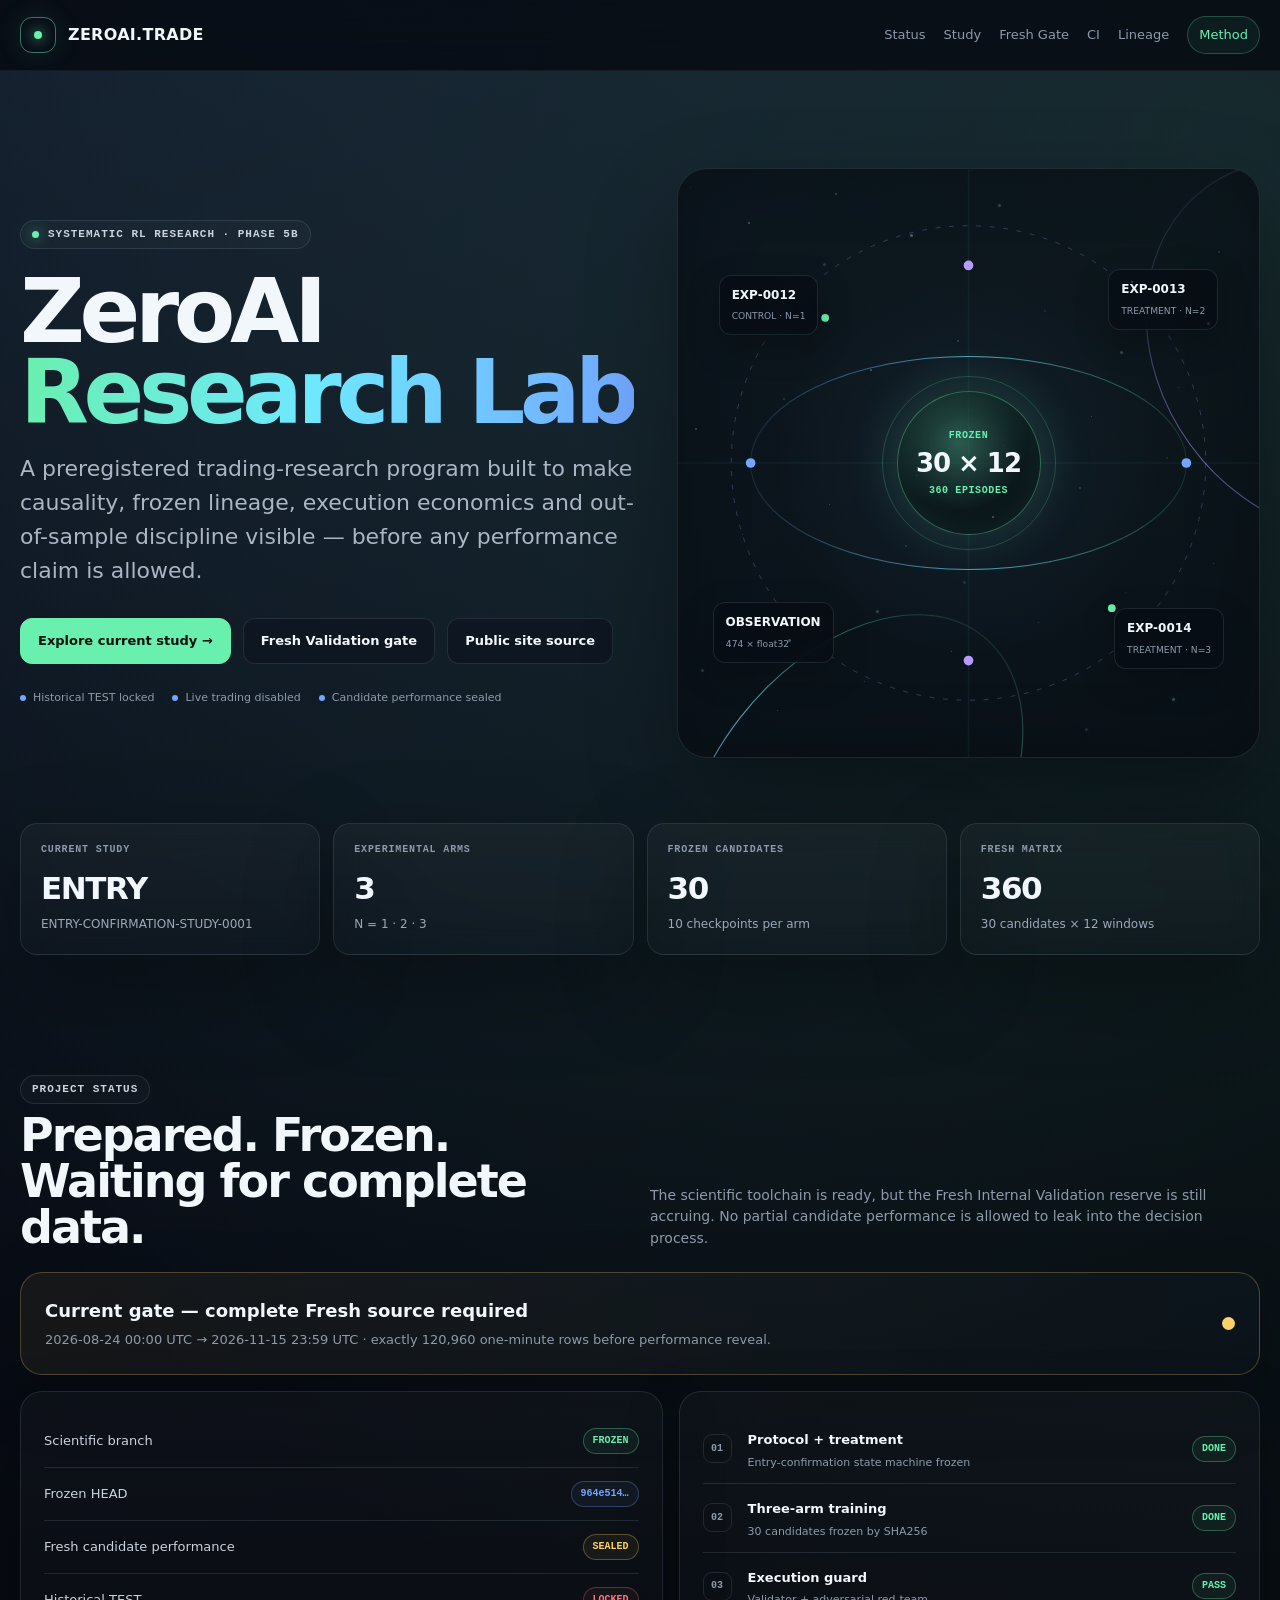
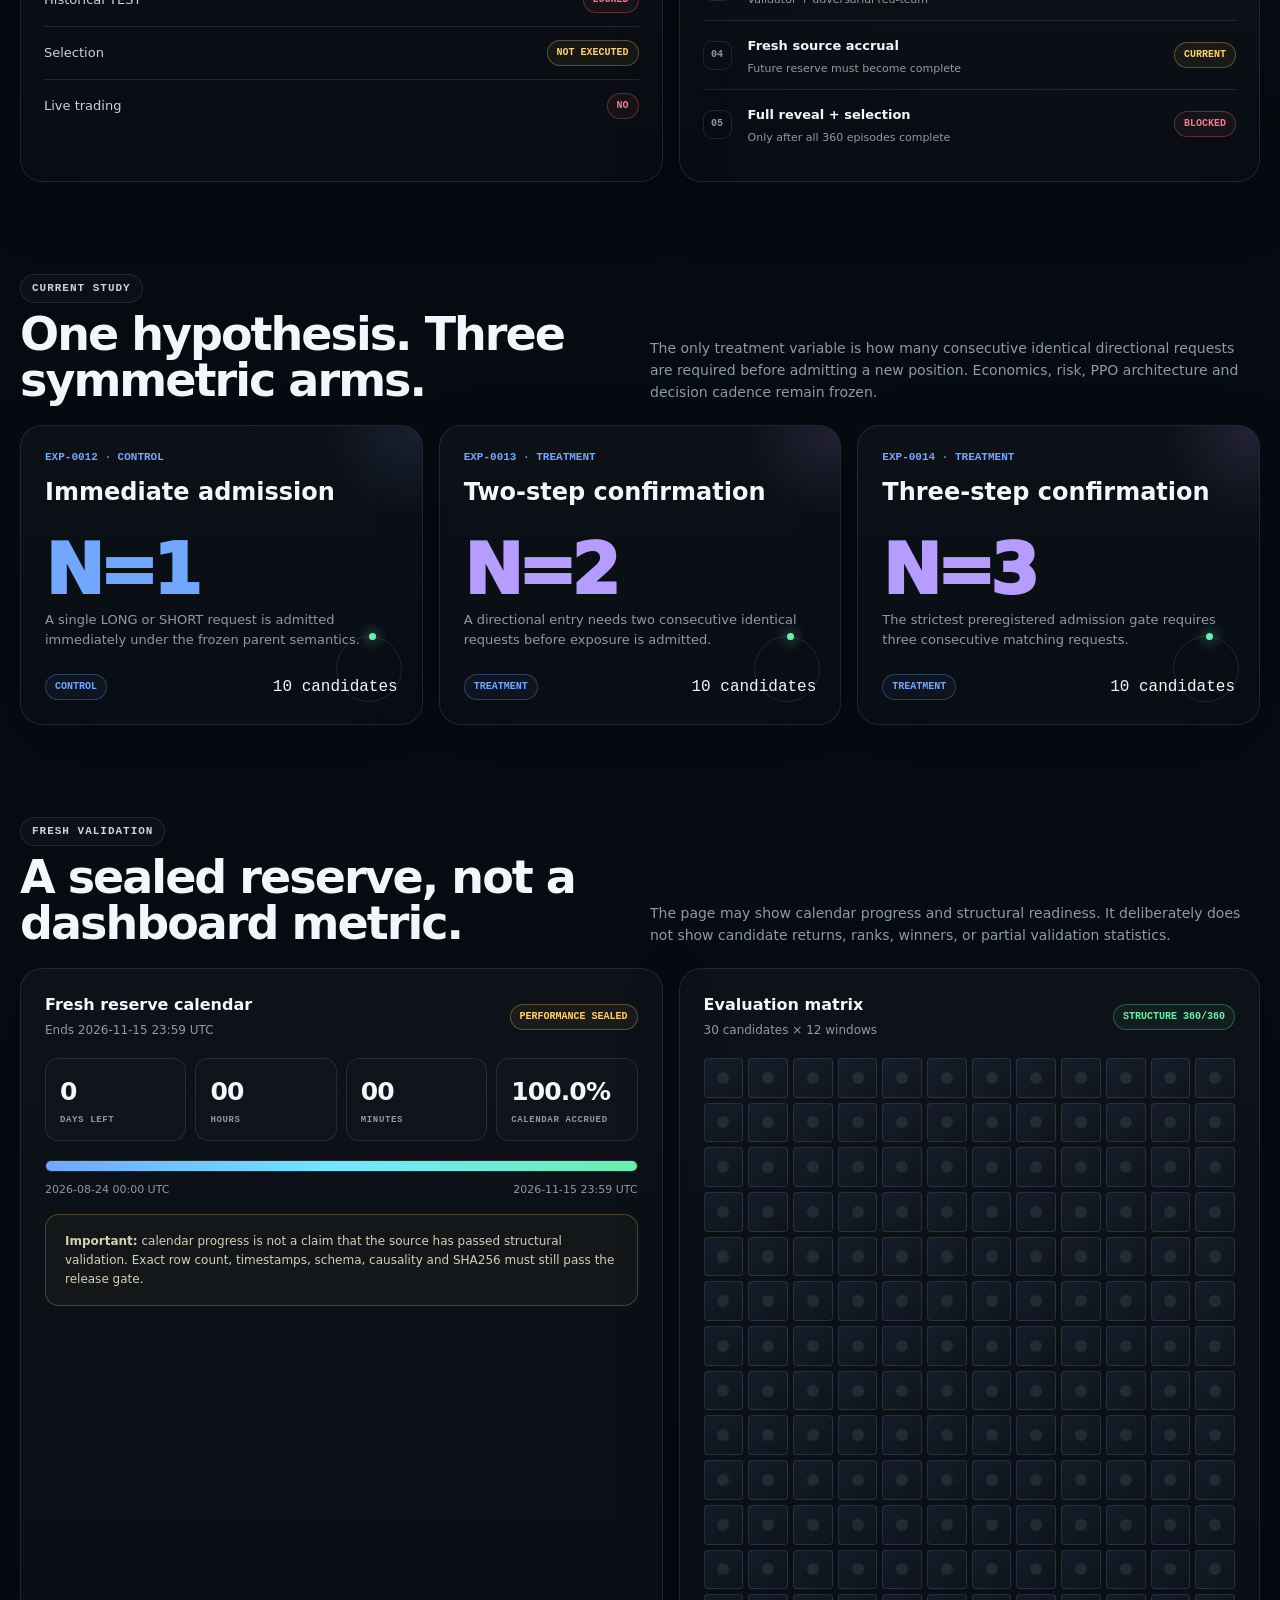
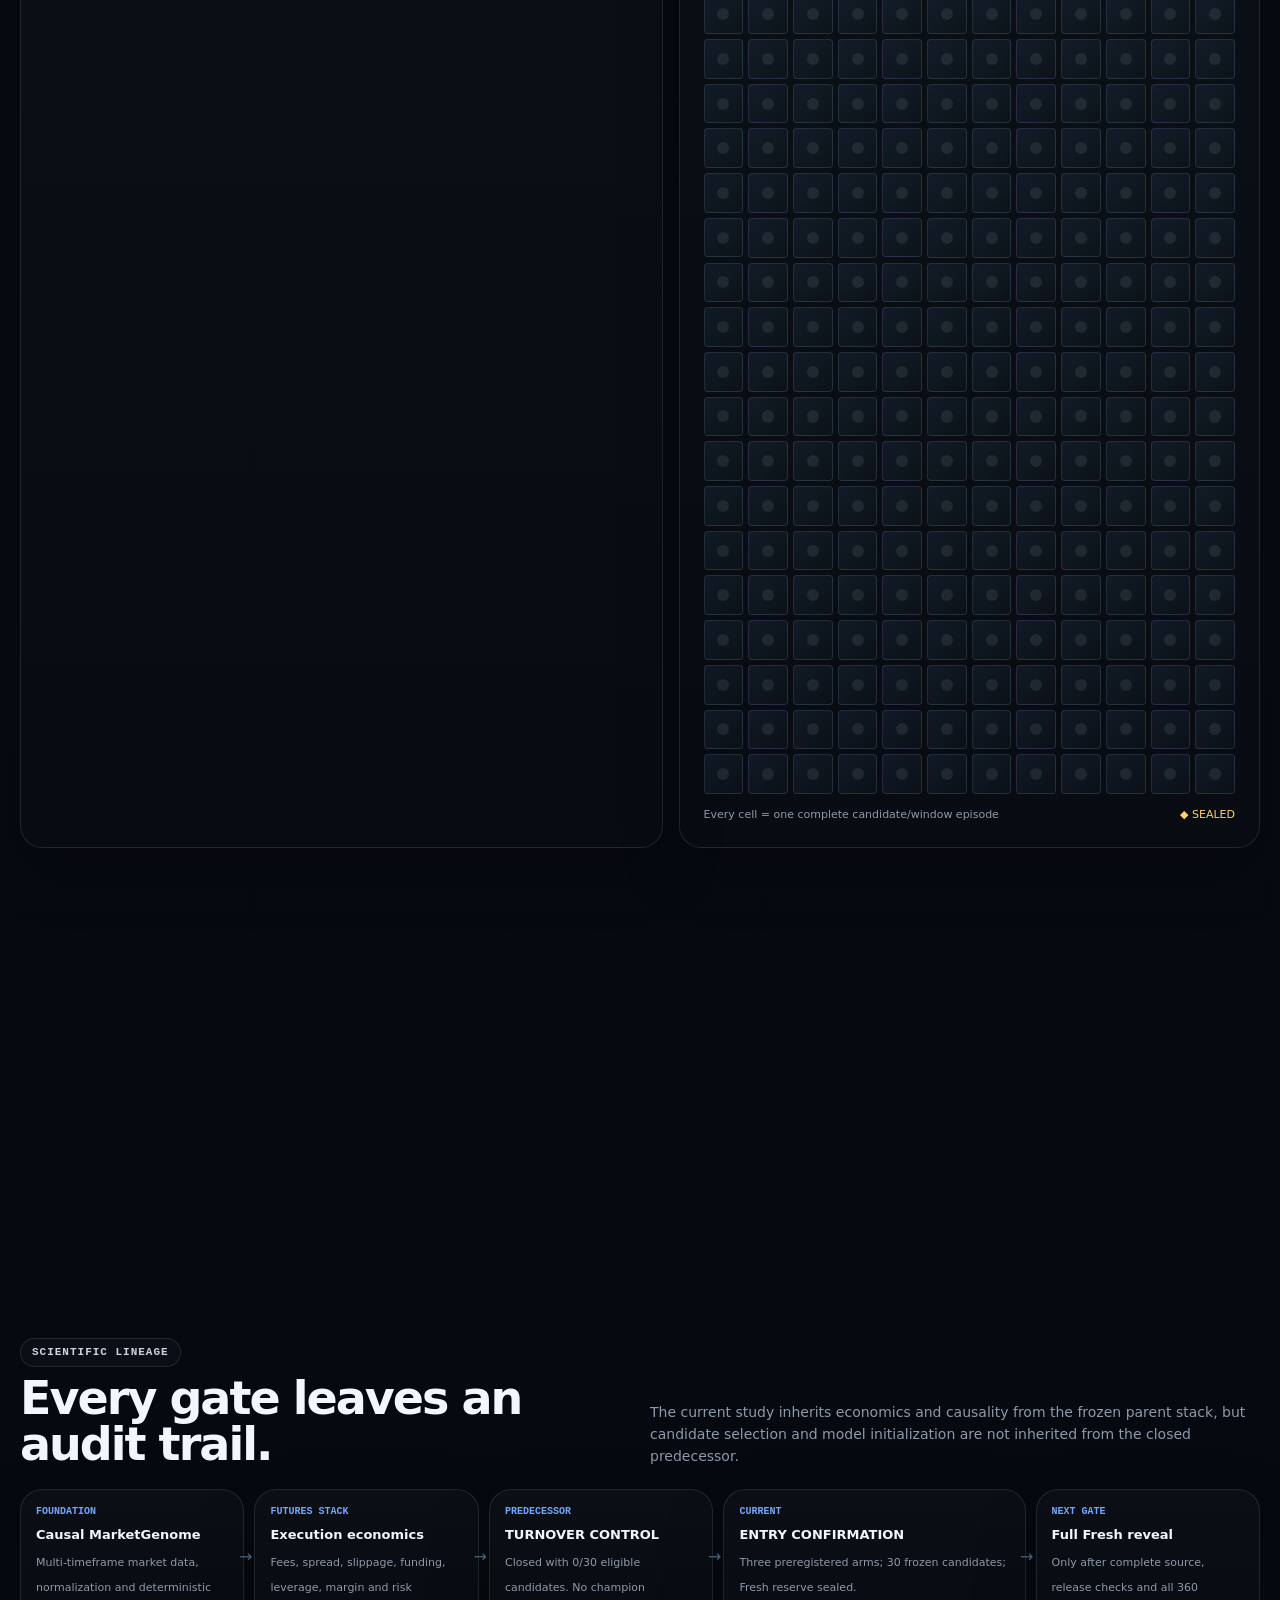
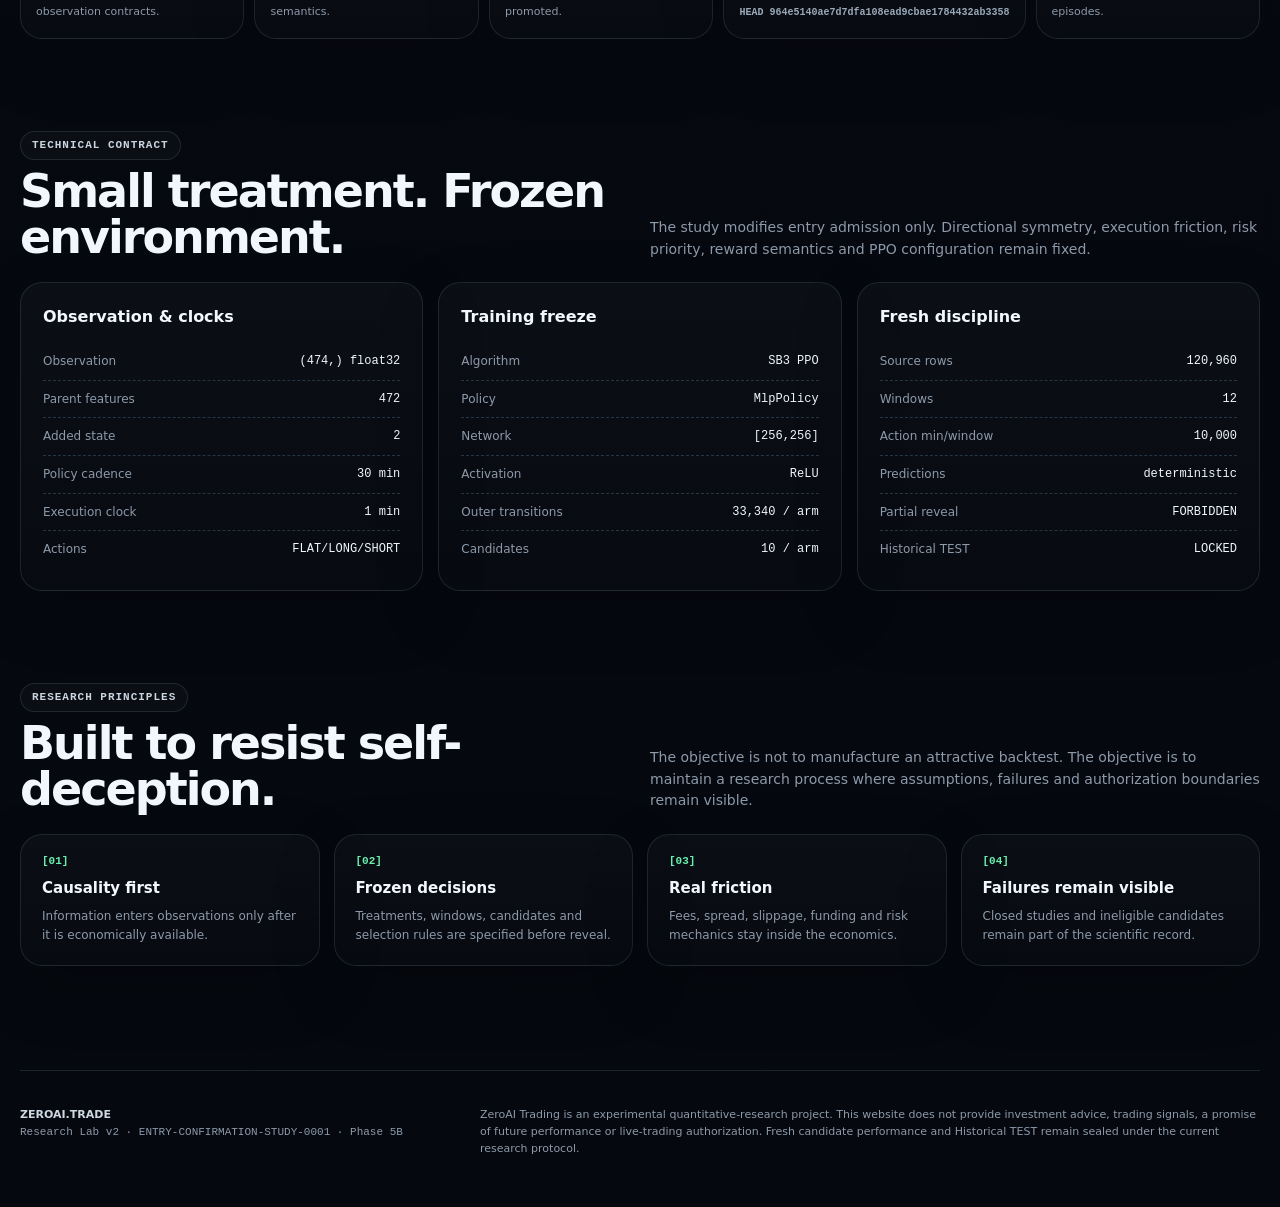
==== commit f44cc477: "Launch ZeroAI Research Lab v2" ====
--- a/index.html
+++ b/index.html
@@ -2,171 +2,81 @@
 <html lang="en">
 <head>
 <meta charset="utf-8">
-<meta name="viewport" content="width=device-width,initial-scale=1">
-<meta name="theme-color" content="#0a0d12">
-<meta name="description" content="ZeroAI Trading — public research dashboard for causal market data, reinforcement learning experiments, deterministic validation and reproducible trading research.">
-<title>ZeroAI Trading — Research Dashboard</title>
+<meta name="viewport" content="width=device-width,initial-scale=1,viewport-fit=cover">
+<meta name="theme-color" content="#05080e">
+<meta name="color-scheme" content="dark">
+<meta name="description" content="ZeroAI Trading — preregistered reinforcement-learning market research with causal data, frozen scientific lineage and fail-closed validation governance.">
+<meta property="og:title" content="ZeroAI Trading — Research Lab">
+<meta property="og:description" content="ENTRY-CONFIRMATION-STUDY-0001 · Phase 5B · 30 frozen candidates · 360 sealed Fresh Validation episodes.">
+<meta property="og:type" content="website">
+<meta property="og:url" content="https://zeroai.trade/">
+<title>ZeroAI Trading — Research Lab</title>
+<link rel="icon" href="data:image/svg+xml,%3Csvg xmlns='http://www.w3.org/2000/svg' viewBox='0 0 64 64'%3E%3Crect width='64' height='64' rx='18' fill='%2305080e'/%3E%3Ccircle cx='32' cy='32' r='18' fill='none' stroke='%2369f0ae' stroke-width='4'/%3E%3Ccircle cx='32' cy='32' r='5' fill='%2369f0ae'/%3E%3C/svg%3E">
 <style>
-:root{--bg:#0a0d12;--panel:#10151d;--text:#edf3fb;--muted:#8f9bab;--line:#202a37;--accent:#69f0ae;--accent2:#7aa2ff;--accent3:#b794f4;--warn:#ffd166;--bad:#ff6b6b;--r:18px;--max:1180px}
-*{box-sizing:border-box}html{scroll-behavior:smooth}body{margin:0;background:radial-gradient(circle at 15% 0%,rgba(122,162,255,.10),transparent 34%),radial-gradient(circle at 95% 10%,rgba(105,240,174,.07),transparent 28%),var(--bg);color:var(--text);font-family:Inter,ui-sans-serif,system-ui,-apple-system,BlinkMacSystemFont,"Segoe UI",sans-serif;line-height:1.55}
-a{color:inherit}code,.mono{font-family:"SFMono-Regular",Consolas,"Liberation Mono",Menlo,monospace}.wrap{width:min(var(--max),calc(100% - 32px));margin:auto}
-header{position:sticky;top:0;z-index:50;border-bottom:1px solid rgba(255,255,255,.06);background:rgba(10,13,18,.82);backdrop-filter:blur(16px)}
-.nav{min-height:68px;display:flex;align-items:center;justify-content:space-between;gap:24px}.brand{display:flex;align-items:center;gap:12px;text-decoration:none;font-weight:800;letter-spacing:.02em}.mark{width:34px;height:34px;border:1px solid rgba(105,240,174,.5);border-radius:11px;display:grid;place-items:center;color:var(--accent);font-family:monospace;font-weight:900;box-shadow:0 0 24px rgba(105,240,174,.08)}
-nav{display:flex;gap:18px;align-items:center}nav a{color:var(--muted);text-decoration:none;font-size:13px}nav a:hover{color:var(--text)}
-.hero{padding:88px 0 48px}.eyebrow{display:inline-flex;align-items:center;gap:9px;padding:7px 10px;border:1px solid var(--line);border-radius:999px;background:rgba(255,255,255,.025);color:#c9d2de;font-size:12px;letter-spacing:.08em;text-transform:uppercase;font-family:monospace}.dot{width:7px;height:7px;border-radius:50%;background:var(--accent);box-shadow:0 0 14px rgba(105,240,174,.7)}
-h1{margin:22px 0 18px;max-width:900px;font-size:clamp(48px,8vw,94px);line-height:.94;letter-spacing:-.055em}h1 span{color:var(--accent)}.lead{max-width:800px;margin:0;color:#aab6c5;font-size:clamp(18px,2.3vw,23px)}
-.hero-actions{display:flex;flex-wrap:wrap;gap:12px;margin-top:30px}.btn{display:inline-flex;align-items:center;justify-content:center;min-height:44px;padding:0 16px;border-radius:11px;border:1px solid var(--line);text-decoration:none;font-weight:700;font-size:14px;background:#111923;transition:.18s ease}.btn:hover{transform:translateY(-1px);border-color:#334154}.btn.primary{color:#08110d;background:var(--accent);border-color:var(--accent)}
-.grid{display:grid;gap:16px}.stats{grid-template-columns:repeat(4,1fr);margin:28px 0 70px}.card{background:linear-gradient(180deg,rgba(255,255,255,.027),rgba(255,255,255,.012));border:1px solid var(--line);border-radius:var(--r);position:relative;overflow:hidden}.stat{padding:20px;transition:.2s ease}.stat:hover{transform:translateY(-2px);border-color:#2d3a4a}.stat .k{color:var(--muted);font-size:12px;text-transform:uppercase;letter-spacing:.08em;font-family:monospace}.stat .v{margin-top:8px;font-size:29px;font-weight:800;letter-spacing:-.03em}.stat .s{margin-top:3px;color:#98a4b3;font-size:13px}
-section{padding:42px 0}.section-head{display:flex;align-items:flex-end;justify-content:space-between;gap:24px;margin-bottom:20px}h2{margin:0;font-size:clamp(28px,4vw,42px);letter-spacing:-.035em}.section-head p{margin:0;max-width:580px;color:var(--muted)}
-.status-grid{grid-template-columns:1.1fr .9fr}.panel{padding:24px}.status-line{display:flex;align-items:center;justify-content:space-between;gap:18px;padding:14px 0;border-bottom:1px solid var(--line)}.status-line:last-child{border-bottom:0}.label{color:#c7d0dc}.badge{display:inline-flex;align-items:center;gap:7px;padding:6px 9px;border-radius:999px;border:1px solid var(--line);font-size:12px;font-family:monospace;white-space:nowrap}.good{color:var(--accent);border-color:rgba(105,240,174,.35);background:rgba(105,240,174,.06)}.warn{color:var(--warn);border-color:rgba(255,209,102,.35);background:rgba(255,209,102,.06)}.bad{color:var(--bad);border-color:rgba(255,107,107,.35);background:rgba(255,107,107,.06)}.info{color:var(--accent2);border-color:rgba(122,162,255,.35);background:rgba(122,162,255,.06)}
-.pipeline{display:grid;gap:10px}.step{display:grid;grid-template-columns:34px 1fr auto;gap:12px;align-items:center;padding:12px 0;border-bottom:1px solid var(--line)}.step:last-child{border-bottom:0}.num{width:29px;height:29px;border-radius:9px;display:grid;place-items:center;border:1px solid var(--line);color:var(--muted);font-family:monospace;font-size:12px}.step small{display:block;color:var(--muted);margin-top:2px}
-.experiment-grid{grid-template-columns:repeat(3,1fr)}.experiment{padding:22px;min-height:255px;display:flex;flex-direction:column}.experiment .id{color:var(--accent2);font-family:monospace;font-size:13px}.experiment h3{margin:10px 0 8px;font-size:23px}.experiment p{margin:0;color:var(--muted)}.experiment .foot{margin-top:auto;padding-top:22px;display:flex;align-items:center;justify-content:space-between;gap:12px}
-.table-wrap{overflow:auto;border:1px solid var(--line);border-radius:var(--r)}table{width:100%;border-collapse:collapse;min-width:900px;background:rgba(255,255,255,.012)}th,td{padding:14px 16px;text-align:left;border-bottom:1px solid var(--line);vertical-align:top}th{color:#98a5b5;font-family:monospace;font-size:11px;text-transform:uppercase;letter-spacing:.07em;background:#0e141c}td{font-size:14px}tr:last-child td{border-bottom:0}.hash{max-width:380px;overflow:hidden;text-overflow:ellipsis;white-space:nowrap;display:block;color:#93a0b1;font-family:monospace;font-size:12px}
-.detail-grid{grid-template-columns:repeat(3,1fr)}.detail{padding:21px}.detail h3{margin:0 0 14px;font-size:17px}.metric{display:flex;justify-content:space-between;gap:18px;padding:9px 0;border-bottom:1px dashed #25303d;font-size:13px}.metric:last-child{border-bottom:0}.metric span:first-child{color:var(--muted)}.metric span:last-child{font-family:monospace;text-align:right}
-.principles{grid-template-columns:repeat(4,1fr)}.principle{padding:20px}.principle .icon{color:var(--accent);font-family:monospace;margin-bottom:10px}.principle h3{margin:0 0 8px;font-size:16px}.principle p{margin:0;color:var(--muted);font-size:13px}.callout{margin-top:18px;padding:18px 20px;border:1px solid rgba(255,209,102,.28);border-radius:14px;background:rgba(255,209,102,.04);color:#d7d0b9;font-size:14px}
-.dashboard-grid{grid-template-columns:1.05fr .95fr}.chart-card{padding:22px;min-height:350px}.chart-title{display:flex;align-items:center;justify-content:space-between;gap:14px}.chart-title h3{margin:0;font-size:17px}.chart-title span{color:var(--muted);font-size:12px;font-family:monospace}.chart{width:100%;height:270px;display:block;margin-top:16px;border:1px solid rgba(255,255,255,.035);border-radius:14px;background:rgba(3,8,13,.25)}
-.window-grid{display:grid;grid-template-columns:repeat(4,1fr);gap:10px;margin-top:16px}.window{padding:12px;border:1px solid var(--line);border-radius:12px;background:rgba(255,255,255,.015);transition:.2s ease}.window:hover{border-color:rgba(105,240,174,.35);transform:translateY(-1px)}.window .wid{color:var(--accent);font-family:monospace;font-size:11px}.window b{display:block;margin-top:5px;font-size:13px}.window small{display:block;color:var(--muted);font-size:11px;margin-top:3px}
-.chain{display:grid;grid-template-columns:repeat(5,1fr);gap:10px;margin-top:18px}.chain-item{min-height:116px;padding:14px;border:1px solid var(--line);border-radius:14px;background:rgba(255,255,255,.014)}.chain-item .ci{font-family:monospace;color:var(--accent2);font-size:11px}.chain-item strong{display:block;margin:8px 0 6px;font-size:13px;line-height:1.3}.chain-item small{color:var(--muted);font-size:11px;line-height:1.45}
-.current-gate{display:grid;grid-template-columns:1fr auto;align-items:center;gap:18px;padding:20px 22px;border:1px solid rgba(105,240,174,.26);background:linear-gradient(90deg,rgba(105,240,174,.055),rgba(122,162,255,.025));border-radius:16px;margin-top:18px}.current-gate strong{font-size:17px}.current-gate p{margin:4px 0 0;color:var(--muted);font-size:13px}.pulse{width:12px;height:12px;border-radius:50%;background:var(--accent);box-shadow:0 0 0 0 rgba(105,240,174,.5);animation:pulse 2s infinite}@keyframes pulse{0%{box-shadow:0 0 0 0 rgba(105,240,174,.45)}70%{box-shadow:0 0 0 12px rgba(105,240,174,0)}100%{box-shadow:0 0 0 0 rgba(105,240,174,0)}}
-.kpi-row{display:grid;grid-template-columns:repeat(4,1fr);gap:12px;margin-top:16px}.kpi{padding:15px;border:1px solid var(--line);border-radius:13px;background:rgba(255,255,255,.014)}.kpi .kv{font-weight:800;font-size:20px;letter-spacing:-.02em}.kpi .kk{color:var(--muted);font-size:11px;text-transform:uppercase;letter-spacing:.06em;font-family:monospace;margin-top:3px}
-footer{margin-top:54px;border-top:1px solid var(--line);padding:34px 0 50px;color:var(--muted);font-size:13px}.footer-grid{display:flex;align-items:flex-start;justify-content:space-between;gap:30px;flex-wrap:wrap}.tiny{max-width:720px}
-@media(max-width:1000px){.chain{grid-template-columns:repeat(3,1fr)}.window-grid{grid-template-columns:repeat(3,1fr)}}
-@media(max-width:900px){.stats{grid-template-columns:repeat(2,1fr)}.status-grid,.experiment-grid,.detail-grid,.dashboard-grid{grid-template-columns:1fr}.principles{grid-template-columns:repeat(2,1fr)}.kpi-row{grid-template-columns:repeat(2,1fr)}nav{display:none}}
-@media(max-width:650px){.chain,.window-grid{grid-template-columns:repeat(2,1fr)}}
-@media(max-width:560px){.wrap{width:min(var(--max),calc(100% - 20px))}.hero{padding-top:58px}.stats,.principles,.kpi-row,.chain,.window-grid{grid-template-columns:1fr}.section-head{align-items:flex-start;flex-direction:column}.stat .v{font-size:25px}.current-gate{grid-template-columns:1fr auto}}
+:root{--bg:#05080e;--bg2:#080d15;--panel:rgba(13,20,30,.76);--panel2:rgba(8,13,20,.86);--text:#f1f7fb;--muted:#8d9aaa;--line:rgba(160,187,214,.14);--green:#69f0ae;--blue:#72a7ff;--cyan:#6fe8ff;--violet:#b79cff;--amber:#ffd166;--red:#ff7585;--r:22px;--max:1240px;--shadow:0 30px 90px rgba(0,0,0,.32)}
+*{box-sizing:border-box}html{scroll-behavior:smooth}body{margin:0;background:radial-gradient(circle at 8% -8%,rgba(114,167,255,.17),transparent 31%),radial-gradient(circle at 96% 3%,rgba(105,240,174,.11),transparent 27%),linear-gradient(180deg,#05080e,#070b12 42%,#05080e);color:var(--text);font-family:Inter,ui-sans-serif,system-ui,-apple-system,BlinkMacSystemFont,"Segoe UI",sans-serif;line-height:1.55;overflow-x:hidden}body:before{content:"";position:fixed;inset:0;pointer-events:none;opacity:.21;background-image:linear-gradient(rgba(255,255,255,.018) 1px,transparent 1px),linear-gradient(90deg,rgba(255,255,255,.018) 1px,transparent 1px);background-size:44px 44px;mask-image:linear-gradient(to bottom,black,transparent 80%)}a{color:inherit}.mono,code{font-family:"SFMono-Regular",Consolas,"Liberation Mono",Menlo,monospace}.wrap{width:min(var(--max),calc(100% - 34px));margin:auto}.glass{background:linear-gradient(180deg,rgba(255,255,255,.034),rgba(255,255,255,.013));border:1px solid var(--line);box-shadow:var(--shadow);backdrop-filter:blur(14px)}
+header{position:sticky;top:0;z-index:80;border-bottom:1px solid rgba(255,255,255,.055);background:rgba(5,8,14,.74);backdrop-filter:blur(18px)}.nav{min-height:70px;display:flex;align-items:center;justify-content:space-between;gap:24px}.brand{display:flex;align-items:center;gap:12px;text-decoration:none;font-weight:850;letter-spacing:.018em}.mark{width:36px;height:36px;border:1px solid rgba(105,240,174,.48);border-radius:12px;display:grid;place-items:center;color:var(--green);font-family:monospace;font-weight:900;box-shadow:0 0 28px rgba(105,240,174,.11);position:relative}.mark:after{content:"";position:absolute;width:8px;height:8px;border-radius:50%;background:var(--green);box-shadow:0 0 14px var(--green)}nav{display:flex;gap:18px;align-items:center}nav a{color:var(--muted);text-decoration:none;font-size:13px;transition:.2s}nav a:hover{color:var(--text)}.nav-pill{padding:8px 11px;border:1px solid rgba(105,240,174,.25);border-radius:999px;color:var(--green)!important;background:rgba(105,240,174,.055)}
+.hero{min-height:760px;display:grid;grid-template-columns:1.03fr .97fr;align-items:center;gap:38px;padding:82px 0 58px}.eyebrow{display:inline-flex;align-items:center;gap:9px;padding:7px 11px;border:1px solid var(--line);border-radius:999px;background:rgba(255,255,255,.024);font:700 11px/1.2 monospace;letter-spacing:.09em;text-transform:uppercase;color:#cbd4df}.eyedot{width:7px;height:7px;border-radius:50%;background:var(--green);box-shadow:0 0 14px rgba(105,240,174,.85)}h1{margin:22px 0 18px;max-width:720px;font-size:clamp(54px,7vw,96px);line-height:.91;letter-spacing:-.06em}h1 span{background:linear-gradient(95deg,var(--green),var(--cyan) 48%,var(--blue));-webkit-background-clip:text;background-clip:text;color:transparent}.lead{max-width:690px;margin:0;color:#aab6c4;font-size:clamp(18px,1.8vw,22px)}.hero-actions{display:flex;gap:12px;flex-wrap:wrap;margin-top:30px}.btn{display:inline-flex;align-items:center;gap:9px;min-height:46px;padding:0 17px;border:1px solid var(--line);border-radius:12px;background:#0e1621;text-decoration:none;font-weight:780;font-size:13px;transition:.2s}.btn:hover{transform:translateY(-2px);border-color:#3a5066}.btn.primary{background:var(--green);border-color:var(--green);color:#07110c}.hero-note{margin-top:25px;display:flex;gap:18px;flex-wrap:wrap;color:var(--muted);font-size:11px}.hero-note span{display:flex;gap:7px;align-items:center}.hero-note i{width:6px;height:6px;border-radius:50%;background:var(--blue)}
+.lab-visual{position:relative;min-height:590px;border-radius:30px;overflow:hidden;background:radial-gradient(circle at 50% 48%,rgba(105,240,174,.07),transparent 25%),radial-gradient(circle at 50% 50%,rgba(114,167,255,.08),transparent 47%),rgba(6,10,17,.55);border:1px solid rgba(160,187,214,.12);box-shadow:inset 0 0 70px rgba(0,0,0,.25),0 35px 90px rgba(0,0,0,.32)}.lab-visual:before{content:"";position:absolute;inset:0;background:linear-gradient(90deg,transparent 49.8%,rgba(111,232,255,.06) 50%,transparent 50.2%),linear-gradient(transparent 49.8%,rgba(111,232,255,.06) 50%,transparent 50.2%);pointer-events:none}.orbital{position:absolute;inset:0;width:100%;height:100%}.orbit{fill:none;stroke-width:1.15;transform-origin:50% 50%;animation:spin 22s linear infinite}.orbit.o2{animation-duration:31s;animation-direction:reverse}.orbit.o3{animation-duration:42s}.orbit-dash{fill:none;stroke:rgba(183,156,255,.27);stroke-width:1;stroke-dasharray:5 9;transform-origin:50% 50%;animation:spin 55s linear infinite reverse}@keyframes spin{to{transform:rotate(360deg)}}.core{position:absolute;left:50%;top:50%;transform:translate(-50%,-50%);width:144px;height:144px;border-radius:50%;display:grid;place-items:center;text-align:center;background:radial-gradient(circle at 42% 35%,rgba(105,240,174,.24),rgba(12,24,28,.96) 56%,#071017);border:1px solid rgba(105,240,174,.38);box-shadow:0 0 60px rgba(105,240,174,.13),inset 0 0 30px rgba(105,240,174,.08)}.core b{display:block;font-size:26px;letter-spacing:-.04em}.core small{display:block;color:var(--green);font:700 10px/1.5 monospace;letter-spacing:.06em}.float-label{position:absolute;padding:10px 12px;border:1px solid var(--line);border-radius:12px;background:rgba(8,13,20,.82);backdrop-filter:blur(12px);font-size:11px;box-shadow:0 12px 35px rgba(0,0,0,.22)}.float-label b{display:block;margin-bottom:3px;font-size:12px}.float-label small{color:var(--muted)}.fl1{left:7%;top:18%}.fl2{right:7%;top:17%}.fl3{right:6%;bottom:15%}.fl4{left:6%;bottom:16%}.pulse-ring{position:absolute;left:50%;top:50%;width:174px;height:174px;border:1px solid rgba(105,240,174,.20);border-radius:50%;transform:translate(-50%,-50%);animation:pulse 2.8s ease-out infinite}@keyframes pulse{0%{transform:translate(-50%,-50%) scale(.7);opacity:.9}100%{transform:translate(-50%,-50%) scale(1.6);opacity:0}}
+.stats{display:grid;grid-template-columns:repeat(4,1fr);gap:13px;margin:-8px 0 74px}.stat{padding:20px;border-radius:17px}.stat .k{color:var(--muted);font:700 10px/1.2 monospace;letter-spacing:.085em;text-transform:uppercase}.stat .v{margin-top:8px;font-size:31px;font-weight:900;letter-spacing:-.045em}.stat .s{margin-top:3px;color:#9ba8b7;font-size:12px}
+section{padding:46px 0}.section-head{display:flex;align-items:flex-end;justify-content:space-between;gap:28px;margin-bottom:22px}.section-head h2{margin:8px 0 0;font-size:clamp(31px,4vw,46px);letter-spacing:-.043em;line-height:1}.section-head p{max-width:610px;margin:0;color:var(--muted);font-size:14px}.card{border:1px solid var(--line);border-radius:var(--r);background:linear-gradient(180deg,rgba(255,255,255,.029),rgba(255,255,255,.012));box-shadow:0 22px 65px rgba(0,0,0,.20)}.badge{display:inline-flex;align-items:center;gap:7px;padding:6px 9px;border-radius:999px;border:1px solid var(--line);font:700 10px/1.2 monospace;white-space:nowrap}.good{color:var(--green);border-color:rgba(105,240,174,.30);background:rgba(105,240,174,.055)}.info{color:var(--blue);border-color:rgba(114,167,255,.30);background:rgba(114,167,255,.055)}.warn{color:var(--amber);border-color:rgba(255,209,102,.30);background:rgba(255,209,102,.055)}.bad{color:var(--red);border-color:rgba(255,117,133,.30);background:rgba(255,117,133,.055)}
+.gate{padding:24px;display:grid;grid-template-columns:1fr auto;align-items:center;gap:18px;border-color:rgba(255,209,102,.26);background:linear-gradient(100deg,rgba(255,209,102,.055),rgba(114,167,255,.025))}.gate strong{font-size:18px}.gate p{margin:5px 0 0;color:var(--muted);font-size:13px}.beacon{width:13px;height:13px;border-radius:50%;background:var(--amber);box-shadow:0 0 0 0 rgba(255,209,102,.45);animation:beacon 2s infinite}@keyframes beacon{0%{box-shadow:0 0 0 0 rgba(255,209,102,.42)}70%{box-shadow:0 0 0 13px rgba(255,209,102,0)}100%{box-shadow:0 0 0 0 rgba(255,209,102,0)}}
+.status-grid{display:grid;grid-template-columns:1.05fr .95fr;gap:16px;margin-top:16px}.panel{padding:23px}.status-line{display:flex;align-items:center;justify-content:space-between;gap:16px;padding:13px 0;border-bottom:1px solid var(--line)}.status-line:last-child{border-bottom:0}.status-line .label{color:#c9d3de;font-size:13px}.pipeline{display:grid}.step{display:grid;grid-template-columns:34px 1fr auto;gap:11px;align-items:center;padding:12px 0;border-bottom:1px solid var(--line)}.step:last-child{border-bottom:0}.num{width:29px;height:29px;border-radius:9px;display:grid;place-items:center;border:1px solid var(--line);font:700 10px/1 monospace;color:var(--muted)}.step b{font-size:13px}.step small{display:block;margin-top:2px;color:var(--muted);font-size:11px}
+.arm-grid{display:grid;grid-template-columns:repeat(3,1fr);gap:16px}.arm{padding:24px;min-height:300px;display:flex;flex-direction:column;position:relative;overflow:hidden}.arm:after{content:"";position:absolute;width:180px;height:180px;border-radius:50%;right:-80px;top:-80px;background:radial-gradient(circle,rgba(114,167,255,.11),transparent 65%)}.arm.treat:after{background:radial-gradient(circle,rgba(183,156,255,.12),transparent 65%)}.arm .id{font:700 11px/1.3 monospace;color:var(--blue)}.arm h3{margin:9px 0 6px;font-size:24px}.arm .n{font-size:70px;font-weight:950;line-height:.9;letter-spacing:-.07em;margin:22px 0 8px;color:var(--blue)}.arm.treat .n{color:var(--violet)}.arm p{margin:0;color:var(--muted);font-size:13px}.arm .foot{margin-top:auto;padding-top:23px;display:flex;justify-content:space-between;gap:10px;align-items:center}.mini-orbit{position:absolute;right:20px;bottom:22px;width:66px;height:66px;border:1px solid rgba(114,167,255,.16);border-radius:50%}.mini-orbit:after{content:"";position:absolute;width:7px;height:7px;background:var(--green);border-radius:50%;left:50%;top:-4px;box-shadow:0 0 13px var(--green);animation:mini 7s linear infinite;transform-origin:0 37px}@keyframes mini{to{transform:rotate(360deg)}}
+.fresh-grid{display:grid;grid-template-columns:1.05fr .95fr;gap:16px}.progress-box{padding:24px}.fresh-clock{display:grid;grid-template-columns:repeat(4,1fr);gap:9px;margin-top:18px}.clock-unit{padding:14px;border:1px solid var(--line);border-radius:13px;background:rgba(255,255,255,.014)}.clock-unit b{font-size:25px;letter-spacing:-.035em}.clock-unit span{display:block;color:var(--muted);font:700 9px/1.3 monospace;text-transform:uppercase;letter-spacing:.07em;margin-top:3px}.progress-track{height:12px;margin:19px 0 9px;border-radius:999px;background:#081019;border:1px solid var(--line);overflow:hidden}.progress-fill{height:100%;width:0;background:linear-gradient(90deg,var(--blue),var(--cyan),var(--green));box-shadow:0 0 16px rgba(105,240,174,.22);transition:width .8s ease}.progress-meta{display:flex;justify-content:space-between;gap:16px;color:var(--muted);font-size:11px}.matrix-panel{padding:24px}.matrix{display:grid;grid-template-columns:repeat(12,1fr);gap:5px;margin-top:18px}.cell{aspect-ratio:1;border:1px solid rgba(151,178,206,.16);border-radius:4px;background:linear-gradient(135deg,rgba(114,167,255,.09),rgba(105,240,174,.025));position:relative;overflow:hidden}.cell:after{content:"";position:absolute;inset:34%;border-radius:50%;background:rgba(255,255,255,.08)}.cell:nth-child(3n+2){border-color:rgba(183,156,255,.16)}.matrix-caption{display:flex;align-items:center;justify-content:space-between;gap:14px;margin-top:12px;color:var(--muted);font-size:11px}.lock{display:inline-flex;gap:7px;align-items:center;color:var(--amber)}
+.ci-grid{display:grid;grid-template-columns:repeat(3,1fr);gap:14px}.ci-card{padding:22px}.ci-card .score{font-size:40px;font-weight:930;letter-spacing:-.05em;color:var(--green)}.ci-card b{display:block;margin-top:5px;font-size:14px}.ci-card p{margin:7px 0 0;color:var(--muted);font-size:12px}.ci-strip{height:6px;border-radius:999px;background:linear-gradient(90deg,var(--green),var(--cyan));margin-top:16px;box-shadow:0 0 14px rgba(105,240,174,.18)}
+.lineage{display:grid;grid-template-columns:repeat(5,1fr);gap:10px}.chain{padding:15px;min-height:142px;position:relative}.chain .ci{font:700 10px/1.3 monospace;color:var(--blue)}.chain strong{display:block;margin:8px 0 5px;font-size:13px;line-height:1.35}.chain small{color:var(--muted);font-size:11px;line-height:1.45}.chain:after{content:"→";position:absolute;right:-9px;top:55px;color:#466076;z-index:3}.chain:last-child:after{display:none}.hash{display:block;overflow:hidden;text-overflow:ellipsis;white-space:nowrap;color:#9baaba;font:600 10px/1.4 monospace;margin-top:8px}
+.detail-grid{display:grid;grid-template-columns:repeat(3,1fr);gap:15px}.detail{padding:22px}.detail h3{margin:0 0 13px;font-size:16px}.metric{display:flex;justify-content:space-between;gap:17px;padding:9px 0;border-bottom:1px dashed #263443;font-size:12px}.metric:last-child{border-bottom:0}.metric span:first-child{color:var(--muted)}.metric span:last-child{font-family:monospace;text-align:right}.method-grid{display:grid;grid-template-columns:repeat(4,1fr);gap:14px}.method{padding:21px}.method .icon{font:800 11px/1 monospace;color:var(--green);margin-bottom:10px}.method h3{margin:0 0 7px;font-size:15px}.method p{margin:0;color:var(--muted);font-size:12px}.notice{margin-top:16px;padding:17px 19px;border-radius:14px;border:1px solid rgba(255,209,102,.24);background:rgba(255,209,102,.035);color:#d6cfb7;font-size:12px}
+footer{margin-top:58px;border-top:1px solid var(--line);padding:35px 0 50px;color:var(--muted);font-size:11px}.footer-grid{display:flex;align-items:flex-start;justify-content:space-between;gap:28px;flex-wrap:wrap}.footer-grid strong{color:#cfd8e2}.tiny{max-width:780px}.reveal{opacity:0;transform:translateY(16px);transition:opacity .65s ease,transform .65s ease}.reveal.on{opacity:1;transform:none}
+@media(max-width:1040px){.hero{grid-template-columns:1fr;min-height:auto}.lab-visual{min-height:540px}.lineage{grid-template-columns:repeat(3,1fr)}.chain:after{display:none}.matrix{grid-template-columns:repeat(10,1fr)}}
+@media(max-width:850px){nav{display:none}.stats,.arm-grid,.ci-grid,.detail-grid,.status-grid,.fresh-grid{grid-template-columns:1fr 1fr}.method-grid{grid-template-columns:1fr 1fr}.matrix{grid-template-columns:repeat(8,1fr)}}
+@media(max-width:620px){.wrap{width:min(var(--max),calc(100% - 20px))}.hero{padding-top:55px}.lab-visual{min-height:470px}.stats,.arm-grid,.ci-grid,.detail-grid,.status-grid,.fresh-grid,.method-grid,.lineage{grid-template-columns:1fr}.section-head{align-items:flex-start;flex-direction:column}.fresh-clock{grid-template-columns:repeat(2,1fr)}.matrix{grid-template-columns:repeat(6,1fr)}.float-label{font-size:9px}.fl1{left:3%;top:9%}.fl2{right:3%;top:9%}.fl3{right:3%;bottom:10%}.fl4{left:3%;bottom:10%}.core{width:124px;height:124px}.gate{grid-template-columns:1fr auto}h1{font-size:clamp(50px,16vw,76px)}}
 </style>
 </head>
 <body>
-<header><div class="wrap nav"><a class="brand" href="#top"><span class="mark">0</span><span>ZEROAI.TRADE</span></a><nav><a href="#status">Status</a><a href="#experiments">Experiments</a><a href="#validation">Validation</a><a href="#dashboard">Dashboard</a><a href="#exp0005">EXP-0005</a><a href="#methodology">Methodology</a></nav></div></header>
+<header><div class="wrap nav"><a class="brand" href="#top"><span class="mark"></span><span>ZEROAI.TRADE</span></a><nav><a href="#status">Status</a><a href="#study">Study</a><a href="#fresh">Fresh Gate</a><a href="#ci">CI</a><a href="#lineage">Lineage</a><a class="nav-pill" href="#method">Method</a></nav></div></header>
 <main id="top"><div class="wrap">
 <section class="hero">
-<div class="eyebrow"><span class="dot"></span> systematic trading research</div>
-<h1>ZeroAI <span>Trading</span></h1>
-<p class="lead">A public research log for causal market data, reinforcement-learning environments, frozen execution economics, preregistered experiments and deterministic out-of-sample validation.</p>
-<div class="hero-actions"><a class="btn primary" href="#exp0005">Current experiment</a><a class="btn" href="#dashboard">Research dashboard</a><a class="btn" href="#validation">Validation ledger</a><a class="btn" href="https://github.com/Nefitra/AlphaZero-Trading-" rel="noopener noreferrer">GitHub repository</a></div>
-</section>
-
-<div class="grid stats">
-<div class="card stat"><div class="k">Current experiment</div><div class="v">EXP-0005</div><div class="s">BTCUSDT USDⓈ-M Futures</div></div>
-<div class="card stat"><div class="k">Market features</div><div class="v">468</div><div class="s">6 causal timeframes</div></div>
-<div class="card stat"><div class="k">Observation size</div><div class="v">472</div><div class="s">468 market + 4 state values</div></div>
-<div class="card stat"><div class="k">Validation windows</div><div class="v">12</div><div class="s">Frozen 2025 evaluation windows</div></div>
+<div>
+<div class="eyebrow"><span class="eyedot"></span> systematic RL research · phase 5B</div>
+<h1>ZeroAI <span>Research Lab</span></h1>
+<p class="lead">A preregistered trading-research program built to make causality, frozen lineage, execution economics and out-of-sample discipline visible — before any performance claim is allowed.</p>
+<div class="hero-actions"><a class="btn primary" href="#study">Explore current study →</a><a class="btn" href="#fresh">Fresh Validation gate</a><a class="btn" href="https://github.com/Nefitra/zeroai-trading-site" rel="noopener noreferrer">Public site source</a></div>
+<div class="hero-note"><span><i></i> Historical TEST locked</span><span><i></i> Live trading disabled</span><span><i></i> Candidate performance sealed</span></div>
 </div>
-
-<section id="status">
-<div class="section-head"><div><div class="eyebrow">project status</div><h2>Research before claims.</h2></div><p>The project is now beyond the structural environment stage. EXP-0005 has a dedicated validation environment restricted to frozen validation data and deterministic inference.</p></div>
-<div class="current-gate"><div><strong>ValidationMarketGenomeEnv v1.1 — PREFLIGHT PASS</strong><p>VALIDATION_ONLY · observation (472,) float32 · Discrete(3) · 12 frozen windows · deterministic inference · learning forbidden · historical TEST: NO.</p></div><span class="pulse" aria-label="active"></span></div>
-<div class="grid status-grid" style="margin-top:16px">
-<div class="card panel">
-<div class="status-line"><span class="label">Research pipeline</span><span class="badge good">ACTIVE</span></div>
-<div class="status-line"><span class="label">EXP-0005 validation environment</span><span class="badge good">PREFLIGHT PASS</span></div>
-<div class="status-line"><span class="label">Validation dataset scope</span><span class="badge good">VALIDATION_ONLY</span></div>
-<div class="status-line"><span class="label">Learning inside validation</span><span class="badge bad">FORBIDDEN</span></div>
-<div class="status-line"><span class="label">Inference mode</span><span class="badge info">DETERMINISTIC</span></div>
-<div class="status-line"><span class="label">Historical TEST access</span><span class="badge good">NO</span></div>
-<div class="status-line"><span class="label">Live trading authorization</span><span class="badge bad">NO</span></div>
-</div>
-<div class="card panel"><div class="pipeline">
-<div class="step"><div class="num">01</div><div>Raw futures data<small>contract OHLCV, mark price, funding</small></div><span class="badge good">DONE</span></div>
-<div class="step"><div class="num">02</div><div>Causal MarketGenome<small>6 timeframes, no future leakage</small></div><span class="badge good">DONE</span></div>
-<div class="step"><div class="num">03</div><div>Dataset / observation layer<small>frozen schema and normalized state</small></div><span class="badge good">DONE</span></div>
-<div class="step"><div class="num">04</div><div>Position / execution / margin<small>futures-native mechanics</small></div><span class="badge good">DONE</span></div>
-<div class="step"><div class="num">05</div><div>Liquidation / environment artifacts<small>validation manifests present in EXP-0005</small></div><span class="badge info">ARTIFACTS</span></div>
-<div class="step"><div class="num">06</div><div>Canonical PPO artifacts<small>authorization + training manifest present</small></div><span class="badge info">RECORDED</span></div>
-<div class="step"><div class="num">07</div><div>Frozen validation environment<small>12 windows, deterministic inference</small></div><span class="badge good">PREFLIGHT PASS</span></div>
-<div class="step"><div class="num">08</div><div>Full dynamic validation<small>reset → step → termination + replay audit</small></div><span class="badge warn">NEXT GATE</span></div>
-</div></div>
+<div class="lab-visual reveal" aria-label="ENTRY Confirmation research visualization">
+<svg class="orbital" viewBox="0 0 600 600" role="img" aria-label="Three experimental arms orbiting frozen Fresh Validation core">
+<defs><linearGradient id="g1" x1="0" x2="1"><stop offset="0" stop-color="#72a7ff" stop-opacity=".14"/><stop offset=".52" stop-color="#6fe8ff" stop-opacity=".68"/><stop offset="1" stop-color="#69f0ae" stop-opacity=".12"/></linearGradient><linearGradient id="g2" x1="0" x2="1"><stop offset="0" stop-color="#b79cff" stop-opacity=".12"/><stop offset=".55" stop-color="#b79cff" stop-opacity=".55"/><stop offset="1" stop-color="#72a7ff" stop-opacity=".10"/></linearGradient></defs>
+<ellipse class="orbit" cx="300" cy="300" rx="225" ry="110" stroke="url(#g1)"/><ellipse class="orbit o2" cx="300" cy="300" rx="205" ry="170" stroke="url(#g2)" transform="rotate(54 300 300)"/><ellipse class="orbit o3" cx="300" cy="300" rx="220" ry="145" stroke="url(#g1)" transform="rotate(-52 300 300)"/><circle class="orbit-dash" cx="300" cy="300" r="245"/>
+<g fill="#72a7ff"><circle cx="75" cy="300" r="5"/><circle cx="525" cy="300" r="5"/></g><g fill="#b79cff"><circle cx="300" cy="96" r="5"/><circle cx="300" cy="504" r="5"/></g><g fill="#69f0ae"><circle cx="152" cy="150" r="4"/><circle cx="448" cy="450" r="4"/></g>
+</svg>
+<div class="pulse-ring"></div><div class="core"><div><small>FROZEN</small><b>30 × 12</b><small>360 EPISODES</small></div></div>
+<div class="float-label fl1"><b>EXP-0012</b><small>CONTROL · N=1</small></div><div class="float-label fl2"><b>EXP-0013</b><small>TREATMENT · N=2</small></div><div class="float-label fl3"><b>EXP-0014</b><small>TREATMENT · N=3</small></div><div class="float-label fl4"><b>OBSERVATION</b><small>474 × float32</small></div>
 </div>
 </section>
-
-<section id="experiments">
-<div class="section-head"><div><div class="eyebrow">experiment history</div><h2>Failures stay published.</h2></div><p>ZeroAI does not erase unsuccessful experiments. Failed validation is part of the research record.</p></div>
-<div class="grid experiment-grid">
-<article class="card experiment"><div class="id">EXP-0003</div><h3>MarketGenome foundation</h3><p>Frozen multi-timeframe BTCUSDT research dataset and observation architecture. Dataset validation completed before later RL iterations.</p><div class="foot"><span class="badge good">COMPLETED</span><span class="mono">475 cols</span></div></article>
-<article class="card experiment"><div class="id">EXP-0004</div><h3>Discrete PPO validation</h3><p>LONG / FLAT / SHORT PPO experiment. Validation candidates became ineligible under the experiment's risk constraints. Test remained locked.</p><div class="foot"><span class="badge bad">FAILED VALIDATION</span><span class="mono">TEST LOCKED</span></div></article>
-<article class="card experiment"><div class="id">EXP-0005</div><h3>Futures-native RL stack</h3><p>BTCUSDT perpetual futures with mark-to-market equity, funding, leverage/margin mechanics, deterministic risk semantics and a dedicated validation environment.</p><div class="foot"><span class="badge good">VALIDATION PHASE</span><span class="mono">12 WINDOWS</span></div></article>
-</div>
-</section>
-
-<section id="validation">
-<div class="section-head"><div><div class="eyebrow">validation ledger</div><h2>PASS means reproducible.</h2></div><p>Research artifacts are frozen into manifests and authorization files. The current validation environment is explicitly separated from training and historical TEST access.</p></div>
-<div class="table-wrap"><table><thead><tr><th>Layer</th><th>Status</th><th>Key result</th><th>Frozen SHA-256 / reference</th></tr></thead><tbody>
-<tr><td>Raw futures data</td><td><span class="badge good">PASS</span></td><td>Contract TF continuity; mark gaps preserved; funding matched</td><td><span class="hash">CA2CF43F665A41D28A9757396CF51C80ECBA2257F9D2AE7B47CC89A5E4D7613D</span></td></tr>
-<tr><td>Causal futures genome</td><td><span class="badge good">PASS</span></td><td>3,506,400 rows · 475 columns · 468 numeric features</td><td><span class="hash">6DF3806EED6BB6F8D6722B6DCA629E1FF68991A363D204E446D18552DCB14100</span></td></tr>
-<tr><td>Dataset + normalization</td><td><span class="badge good">PASS</span></td><td>TRAIN-only fit · z-score · clip [-5,+5]</td><td><span class="hash">52549EE51695A8AA9C07C7D6FA3DE1A91D47F6B47342625C994D742A21354877</span></td></tr>
-<tr><td>Observation layer</td><td><span class="badge good">PASS</span></td><td>472 float32 · no runtime NULL imputation</td><td><span class="hash">A6AFFF80B27320FB091F50B4F8877C65EA7C2568B754D01AFBF74B35A6FDB64E</span></td></tr>
-<tr><td>Leverage / margin sizing</td><td><span class="badge good">PASS</span></td><td>25% margin × 3x = 0.75× equity target notional</td><td><span class="hash">11F5E86CB7FA5F63E11D8A0246B74A2DFB244F28AA596C945046F94529A91AFB</span></td></tr>
-<tr><td>Position / execution engine</td><td><span class="badge good">PASS</span></td><td>15.0000 bps zero-move round trip · funding-before-execution</td><td><span class="hash">D1C51953DC6C515CB51B8A1EA6772EBD7AC71F76A6DA2964DEAF008AF7EB8738</span></td></tr>
-<tr><td>BTCUSDT research brackets</td><td><span class="badge good">PASS</span></td><td>12 contiguous tiers · public undocumented frontend snapshot</td><td><span class="hash">DA6AA3FD2A408BDBBC2C95B8FDBBB1CC62B918724C6704A4C8CD8E91BEC11094</span></td></tr>
-<tr><td>Liquidation / environment validation artifacts</td><td><span class="badge info">PRESENT</span></td><td>EXP-0005 contains dedicated liquidation-engine and environment validation manifests</td><td><span class="hash">futures_*_validation_manifest.json</span></td></tr>
-<tr><td>Validation environment</td><td><span class="badge good">PREFLIGHT PASS</span></td><td>VALIDATION_ONLY · 12 frozen windows · deterministic inference · TEST: NO</td><td><span class="hash">ValidationMarketGenomeEnv v1.1</span></td></tr>
-<tr><td>Dynamic environment validator</td><td><span class="badge warn">NEXT</span></td><td>Full episode boundaries, causality, leakage and deterministic replay audit</td><td><span class="hash">validation_env_validator.py</span></td></tr>
-</tbody></table></div>
-<div class="callout"><strong>Research limitation:</strong> the BTCUSDT maintenance-margin bracket reference comes from a public, undocumented Binance frontend response and is not account-specific. Exact live-account liquidation fidelity is not claimed.</div>
-</section>
-
-<section id="dashboard">
-<div class="section-head"><div><div class="eyebrow">research dashboard</div><h2>See the experiment, not just the headline.</h2></div><p>These visualizations summarize the frozen research structure without external libraries. Everything renders locally in the browser.</p></div>
-<div class="grid dashboard-grid">
-<div class="card chart-card"><div class="chart-title"><h3>EXP-0003 dataset split</h3><span>foundation dataset</span></div><canvas class="chart" id="splitChart"></canvas><div class="kpi-row"><div class="kpi"><div class="kv">2,628,533</div><div class="kk">Train rows</div></div><div class="kpi"><div class="kv">525,600</div><div class="kk">Validation rows</div></div><div class="kpi"><div class="kv">328,321</div><div class="kk">Test rows</div></div><div class="kpi"><div class="kv">0</div><div class="kk">Split overlap</div></div></div></div>
-<div class="card chart-card"><div class="chart-title"><h3>EXP-0005 validation calendar</h3><span>12 frozen windows · 2025</span></div><canvas class="chart" id="windowChart"></canvas><div class="kpi-row"><div class="kpi"><div class="kv">12</div><div class="kk">Windows</div></div><div class="kpi"><div class="kv">~7d</div><div class="kk">Per window</div></div><div class="kpi"><div class="kv">2025</div><div class="kk">Coverage year</div></div><div class="kpi"><div class="kv">NO</div><div class="kk">Historical test</div></div></div></div>
-</div>
-<div class="card chart-card" style="margin-top:16px"><div class="chart-title"><h3>Causal environment transition</h3><span>observation[t] → observation[t+1]</span></div><canvas class="chart" id="flowChart"></canvas></div>
-<div class="card panel" style="margin-top:16px"><div class="chart-title"><h3>Frozen validation windows</h3><span>UTC</span></div><div class="window-grid">
-<div class="window"><span class="wid">WINDOW 00</span><b>Jan 01 → Jan 08</b><small>2025-01-01 16:40 → 2025-01-08 15:20</small></div>
-<div class="window"><span class="wid">WINDOW 01</span><b>Feb 03 → Feb 10</b><small>2025-02-03 04:21 → 2025-02-10 03:01</small></div>
-<div class="window"><span class="wid">WINDOW 02</span><b>Mar 07 → Mar 14</b><small>2025-03-07 16:03 → 2025-03-14 14:43</small></div>
-<div class="window"><span class="wid">WINDOW 03</span><b>Apr 09 → Apr 16</b><small>2025-04-09 03:45 → 2025-04-16 02:25</small></div>
-<div class="window"><span class="wid">WINDOW 04</span><b>May 11 → May 18</b><small>2025-05-11 15:26 → 2025-05-18 14:06</small></div>
-<div class="window"><span class="wid">WINDOW 05</span><b>Jun 13 → Jun 20</b><small>2025-06-13 03:08 → 2025-06-20 01:48</small></div>
-<div class="window"><span class="wid">WINDOW 06</span><b>Jul 15 → Jul 22</b><small>2025-07-15 14:50 → 2025-07-22 13:30</small></div>
-<div class="window"><span class="wid">WINDOW 07</span><b>Aug 17 → Aug 24</b><small>2025-08-17 02:32 → 2025-08-24 01:12</small></div>
-<div class="window"><span class="wid">WINDOW 08</span><b>Sep 18 → Sep 25</b><small>2025-09-18 14:13 → 2025-09-25 12:53</small></div>
-<div class="window"><span class="wid">WINDOW 09</span><b>Oct 21 → Oct 28</b><small>2025-10-21 01:55 → 2025-10-28 00:35</small></div>
-<div class="window"><span class="wid">WINDOW 10</span><b>Nov 22 → Nov 29</b><small>2025-11-22 13:37 → 2025-11-29 12:17</small></div>
-<div class="window"><span class="wid">WINDOW 11</span><b>Dec 25 → Dec 31</b><small>2025-12-25 01:19 → 2025-12-31 23:59</small></div>
-</div></div>
-<div class="card panel" style="margin-top:16px"><div class="chart-title"><h3>EXP-0005 research artifact chain</h3><span>filesystem checkpoint · 2026-08-26</span></div><div class="chain">
-<div class="chain-item"><div class="ci">DATA</div><strong>Raw → Split → Feature → Genome</strong><small>futures_raw_manifest, futures_split_manifest, futures_feature_manifest, futures_genome_manifest</small></div>
-<div class="chain-item"><div class="ci">DATASET</div><strong>Dataset + validation</strong><small>futures_dataset_manifest and futures_dataset_validation_manifest</small></div>
-<div class="chain-item"><div class="ci">STATE</div><strong>Observation + margin</strong><small>observation validation and leverage/margin validation manifests</small></div>
-<div class="chain-item"><div class="ci">EXECUTION</div><strong>Position + liquidation</strong><small>position-engine and liquidation-engine validation manifests</small></div>
-<div class="chain-item"><div class="ci">ENV</div><strong>Environment validation</strong><small>futures_environment_validation_manifest.json</small></div>
-<div class="chain-item"><div class="ci">TRAIN</div><strong>PPO authorization</strong><small>ppo_training_authorization.json + correction artifact</small></div>
-<div class="chain-item"><div class="ci">CANONICAL</div><strong>Canonical PPO record</strong><small>canonical_ppo_training_manifest.json + canonical_ppo/ directory</small></div>
-<div class="chain-item"><div class="ci">LOCK</div><strong>Software + preregistration</strong><small>software_version_lock.json, trading_config.json, preregistration.json</small></div>
-<div class="chain-item"><div class="ci">VALIDATE</div><strong>Frozen validation scope</strong><small>validation_windows.json + validation_authorization.json</small></div>
-<div class="chain-item"><div class="ci">NEXT</div><strong>Dynamic validator</strong><small>Full reset/step/termination and deterministic replay gate</small></div>
-</div></div>
-</section>
-
-<section id="exp0005">
-<div class="section-head"><div><div class="eyebrow">EXP-0005</div><h2>Current research contract.</h2></div><p>The active experiment is futures-native. Contract execution prices, mark-to-market prices, funding and risk accounting have distinct roles.</p></div>
-<div class="grid detail-grid">
-<div class="card detail"><h3>Market & data</h3><div class="metric"><span>Exchange</span><span>BINANCE</span></div><div class="metric"><span>Instrument</span><span>BTCUSDT PERP</span></div><div class="metric"><span>Base timeframe</span><span>1m</span></div><div class="metric"><span>Higher TFs</span><span>5m 15m 30m 1h 4h</span></div><div class="metric"><span>Feature count</span><span>468</span></div><div class="metric"><span>Observation</span><span>472 float32</span></div><div class="metric"><span>Validation scope</span><span>VALIDATION_ONLY</span></div></div>
-<div class="card detail"><h3>Execution economics</h3><div class="metric"><span>Actions</span><span>FLAT LONG SHORT</span></div><div class="metric"><span>Leverage</span><span>3x</span></div><div class="metric"><span>Margin allocation</span><span>25%</span></div><div class="metric"><span>Target notional</span><span>0.75× equity</span></div><div class="metric"><span>Taker fee</span><span>5.0 bps / leg</span></div><div class="metric"><span>Half-spread</span><span>0.5 bps / leg</span></div><div class="metric"><span>Slippage</span><span>2.0 bps / leg</span></div><div class="metric"><span>Zero-move RT</span><span>15.0000 bps</span></div></div>
-<div class="card detail"><h3>Risk & validation</h3><div class="metric"><span>Equity</span><span>wallet + unrealized</span></div><div class="metric"><span>MTM source</span><span>mark price</span></div><div class="metric"><span>Funding</span><span>historical</span></div><div class="metric"><span>Max drawdown</span><span>10%</span></div><div class="metric"><span>Daily loss</span><span>5%</span></div><div class="metric"><span>Risk close</span><span>next contract OPEN</span></div><div class="metric"><span>Inference</span><span>deterministic=True</span></div><div class="metric"><span>Learning</span><span>FORBIDDEN</span></div><div class="metric"><span>Historical TEST</span><span>NO</span></div><div class="metric"><span>Live trading</span><span>NO</span></div></div>
-</div>
-</section>
-
-<section id="methodology">
-<div class="section-head"><div><div class="eyebrow">methodology</div><h2>Built to resist self-deception.</h2></div><p>The objective is not to manufacture an attractive backtest. It is to create a research pipeline where economic assumptions, authorization gates and failures remain visible.</p></div>
-<div class="grid principles"><div class="card principle"><div class="icon">[01]</div><h3>Causal data only</h3><p>Higher-timeframe values are aligned only after their information is actually available.</p></div><div class="card principle"><div class="icon">[02]</div><h3>Validation is isolated</h3><p>Frozen validation data is separated from learning and historical TEST access.</p></div><div class="card principle"><div class="icon">[03]</div><h3>Real friction</h3><p>Fees, spread, slippage and funding are modeled explicitly instead of hidden behind headline PnL.</p></div><div class="card principle"><div class="icon">[04]</div><h3>Failed runs stay visible</h3><p>EXP-0004 failed validation and remains part of project history rather than being quietly discarded.</p></div></div>
-</section>
-<footer><div class="footer-grid"><div><strong>ZEROAI.TRADE</strong><br><span class="mono">Research dashboard · EXP-0005 · validation phase</span></div><div class="tiny">ZeroAI Trading is an experimental quantitative-research project. This website does not provide investment advice, trading signals or a promise of future performance. No live trading is currently authorized.</div></div></footer>
+<div class="stats reveal"><div class="stat glass"><div class="k">Current study</div><div class="v">ENTRY</div><div class="s">ENTRY-CONFIRMATION-STUDY-0001</div></div><div class="stat glass"><div class="k">Experimental arms</div><div class="v">3</div><div class="s">N = 1 · 2 · 3</div></div><div class="stat glass"><div class="k">Frozen candidates</div><div class="v">30</div><div class="s">10 checkpoints per arm</div></div><div class="stat glass"><div class="k">Fresh matrix</div><div class="v">360</div><div class="s">30 candidates × 12 windows</div></div></div>
+<section id="status" class="reveal"><div class="section-head"><div><div class="eyebrow">project status</div><h2>Prepared. Frozen. Waiting for complete data.</h2></div><p>The scientific toolchain is ready, but the Fresh Internal Validation reserve is still accruing. No partial candidate performance is allowed to leak into the decision process.</p></div>
+<div class="gate card"><div><strong>Current gate — complete Fresh source required</strong><p>2026-08-24 00:00 UTC → 2026-11-15 23:59 UTC · exactly 120,960 one-minute rows before performance reveal.</p></div><span class="beacon"></span></div>
+<div class="status-grid"><div class="panel card"><div class="status-line"><span class="label">Scientific branch</span><span class="badge good">FROZEN</span></div><div class="status-line"><span class="label">Frozen HEAD</span><span class="badge info">964e514…</span></div><div class="status-line"><span class="label">Fresh candidate performance</span><span class="badge warn">SEALED</span></div><div class="status-line"><span class="label">Historical TEST</span><span class="badge bad">LOCKED</span></div><div class="status-line"><span class="label">Selection</span><span class="badge warn">NOT EXECUTED</span></div><div class="status-line"><span class="label">Live trading</span><span class="badge bad">NO</span></div></div><div class="panel card"><div class="pipeline"><div class="step"><span class="num">01</span><div><b>Protocol + treatment</b><small>Entry-confirmation state machine frozen</small></div><span class="badge good">DONE</span></div><div class="step"><span class="num">02</span><div><b>Three-arm training</b><small>30 candidates frozen by SHA256</small></div><span class="badge good">DONE</span></div><div class="step"><span class="num">03</span><div><b>Execution guard</b><small>Validator + adversarial red-team</small></div><span class="badge good">PASS</span></div><div class="step"><span class="num">04</span><div><b>Fresh source accrual</b><small>Future reserve must become complete</small></div><span class="badge warn">CURRENT</span></div><div class="step"><span class="num">05</span><div><b>Full reveal + selection</b><small>Only after all 360 episodes complete</small></div><span class="badge bad">BLOCKED</span></div></div></div></div></section>
+<section id="study" class="reveal"><div class="section-head"><div><div class="eyebrow">current study</div><h2>One hypothesis. Three symmetric arms.</h2></div><p>The only treatment variable is how many consecutive identical directional requests are required before admitting a new position. Economics, risk, PPO architecture and decision cadence remain frozen.</p></div>
+<div class="arm-grid"><article class="arm card"><div class="id">EXP-0012 · CONTROL</div><h3>Immediate admission</h3><div class="n">N=1</div><p>A single LONG or SHORT request is admitted immediately under the frozen parent semantics.</p><div class="foot"><span class="badge info">CONTROL</span><span class="mono">10 candidates</span></div><span class="mini-orbit"></span></article><article class="arm treat card"><div class="id">EXP-0013 · TREATMENT</div><h3>Two-step confirmation</h3><div class="n">N=2</div><p>A directional entry needs two consecutive identical requests before exposure is admitted.</p><div class="foot"><span class="badge info">TREATMENT</span><span class="mono">10 candidates</span></div><span class="mini-orbit"></span></article><article class="arm treat card"><div class="id">EXP-0014 · TREATMENT</div><h3>Three-step confirmation</h3><div class="n">N=3</div><p>The strictest preregistered admission gate requires three consecutive matching requests.</p><div class="foot"><span class="badge info">TREATMENT</span><span class="mono">10 candidates</span></div><span class="mini-orbit"></span></article></div></section>
+<section id="fresh" class="reveal"><div class="section-head"><div><div class="eyebrow">fresh validation</div><h2>A sealed reserve, not a dashboard metric.</h2></div><p>The page may show calendar progress and structural readiness. It deliberately does not show candidate returns, ranks, winners, or partial validation statistics.</p></div>
+<div class="fresh-grid"><div class="progress-box card"><div style="display:flex;justify-content:space-between;gap:14px;align-items:center"><div><b>Fresh reserve calendar</b><div style="color:var(--muted);font-size:12px;margin-top:3px">Ends 2026-11-15 23:59 UTC</div></div><span class="badge warn">PERFORMANCE SEALED</span></div><div class="fresh-clock"><div class="clock-unit"><b id="d">—</b><span>days left</span></div><div class="clock-unit"><b id="h">—</b><span>hours</span></div><div class="clock-unit"><b id="m">—</b><span>minutes</span></div><div class="clock-unit"><b id="pct">—</b><span>calendar accrued</span></div></div><div class="progress-track"><div class="progress-fill" id="bar"></div></div><div class="progress-meta"><span>2026-08-24 00:00 UTC</span><span>2026-11-15 23:59 UTC</span></div><div class="notice"><strong>Important:</strong> calendar progress is not a claim that the source has passed structural validation. Exact row count, timestamps, schema, causality and SHA256 must still pass the release gate.</div></div><div class="matrix-panel card"><div style="display:flex;justify-content:space-between;gap:14px;align-items:center"><div><b>Evaluation matrix</b><div style="color:var(--muted);font-size:12px;margin-top:3px">30 candidates × 12 windows</div></div><span class="badge good">STRUCTURE 360/360</span></div><div class="matrix" id="matrix"></div><div class="matrix-caption"><span>Every cell = one complete candidate/window episode</span><span class="lock">◆ SEALED</span></div></div></div></section>
+<section id="ci" class="reveal"><div class="section-head"><div><div class="eyebrow">independent CI evidence</div><h2>Checks before claims.</h2></div><p>The frozen execution-guard toolchain is compiled and independently reviewed on the technical CI branch without touching Fresh performance or Historical TEST.</p></div><div class="ci-grid"><div class="ci-card card"><div class="score">33/33</div><b>Independent validator</b><p>Execution-guard contract, boundaries, invariants and release conditions.</p><div class="ci-strip"></div></div><div class="ci-card card"><div class="score">49/49</div><b>Adversarial red-team</b><p>Fail-closed source review against leakage, TEST access and unsafe execution paths.</p><div class="ci-strip"></div></div><div class="ci-card card"><div class="score">360/360</div><b>Matrix structure</b><p>Thirty frozen candidates mapped across twelve disjoint Fresh windows.</p><div class="ci-strip"></div></div></div></section>
+<section id="lineage" class="reveal"><div class="section-head"><div><div class="eyebrow">scientific lineage</div><h2>Every gate leaves an audit trail.</h2></div><p>The current study inherits economics and causality from the frozen parent stack, but candidate selection and model initialization are not inherited from the closed predecessor.</p></div><div class="lineage"><div class="chain card"><div class="ci">FOUNDATION</div><strong>Causal MarketGenome</strong><small>Multi-timeframe market data, normalization and deterministic observation contracts.</small></div><div class="chain card"><div class="ci">FUTURES STACK</div><strong>Execution economics</strong><small>Fees, spread, slippage, funding, leverage, margin and risk semantics.</small></div><div class="chain card"><div class="ci">PREDECESSOR</div><strong>TURNOVER CONTROL</strong><small>Closed with 0/30 eligible candidates. No champion promoted.</small></div><div class="chain card"><div class="ci">CURRENT</div><strong>ENTRY CONFIRMATION</strong><small>Three preregistered arms; 30 frozen candidates; Fresh reserve sealed.</small><span class="hash">HEAD 964e5140ae7d7dfa108ead9cbae1784432ab3358</span></div><div class="chain card"><div class="ci">NEXT GATE</div><strong>Full Fresh reveal</strong><small>Only after complete source, release checks and all 360 episodes.</small></div></div></section>
+<section class="reveal"><div class="section-head"><div><div class="eyebrow">technical contract</div><h2>Small treatment. Frozen environment.</h2></div><p>The study modifies entry admission only. Directional symmetry, execution friction, risk priority, reward semantics and PPO configuration remain fixed.</p></div><div class="detail-grid"><div class="detail card"><h3>Observation & clocks</h3><div class="metric"><span>Observation</span><span>(474,) float32</span></div><div class="metric"><span>Parent features</span><span>472</span></div><div class="metric"><span>Added state</span><span>2</span></div><div class="metric"><span>Policy cadence</span><span>30 min</span></div><div class="metric"><span>Execution clock</span><span>1 min</span></div><div class="metric"><span>Actions</span><span>FLAT/LONG/SHORT</span></div></div><div class="detail card"><h3>Training freeze</h3><div class="metric"><span>Algorithm</span><span>SB3 PPO</span></div><div class="metric"><span>Policy</span><span>MlpPolicy</span></div><div class="metric"><span>Network</span><span>[256,256]</span></div><div class="metric"><span>Activation</span><span>ReLU</span></div><div class="metric"><span>Outer transitions</span><span>33,340 / arm</span></div><div class="metric"><span>Candidates</span><span>10 / arm</span></div></div><div class="detail card"><h3>Fresh discipline</h3><div class="metric"><span>Source rows</span><span>120,960</span></div><div class="metric"><span>Windows</span><span>12</span></div><div class="metric"><span>Action min/window</span><span>10,000</span></div><div class="metric"><span>Predictions</span><span>deterministic</span></div><div class="metric"><span>Partial reveal</span><span>FORBIDDEN</span></div><div class="metric"><span>Historical TEST</span><span>LOCKED</span></div></div></div></section>
+<section id="method" class="reveal"><div class="section-head"><div><div class="eyebrow">research principles</div><h2>Built to resist self-deception.</h2></div><p>The objective is not to manufacture an attractive backtest. The objective is to maintain a research process where assumptions, failures and authorization boundaries remain visible.</p></div><div class="method-grid"><div class="method card"><div class="icon">[01]</div><h3>Causality first</h3><p>Information enters observations only after it is economically available.</p></div><div class="method card"><div class="icon">[02]</div><h3>Frozen decisions</h3><p>Treatments, windows, candidates and selection rules are specified before reveal.</p></div><div class="method card"><div class="icon">[03]</div><h3>Real friction</h3><p>Fees, spread, slippage, funding and risk mechanics stay inside the economics.</p></div><div class="method card"><div class="icon">[04]</div><h3>Failures remain visible</h3><p>Closed studies and ineligible candidates remain part of the scientific record.</p></div></div></section>
+<footer><div class="footer-grid"><div><strong>ZEROAI.TRADE</strong><br><span class="mono">Research Lab v2 · ENTRY-CONFIRMATION-STUDY-0001 · Phase 5B</span></div><div class="tiny">ZeroAI Trading is an experimental quantitative-research project. This website does not provide investment advice, trading signals, a promise of future performance or live-trading authorization. Fresh candidate performance and Historical TEST remain sealed under the current research protocol.</div></div></footer>
 </div></main>
 <script>
 (function(){
-const DPR=()=>Math.max(1,window.devicePixelRatio||1),css=getComputedStyle(document.documentElement),C={accent:css.getPropertyValue('--accent').trim(),accent2:css.getPropertyValue('--accent2').trim(),accent3:css.getPropertyValue('--accent3').trim(),muted:css.getPropertyValue('--muted').trim(),text:css.getPropertyValue('--text').trim(),line:css.getPropertyValue('--line').trim(),bg:'#0a0d12'};
-function prep(c){const r=c.getBoundingClientRect(),d=DPR();c.width=Math.max(1,Math.floor(r.width*d));c.height=Math.max(1,Math.floor(r.height*d));const x=c.getContext('2d');x.setTransform(d,0,0,d,0,0);x.clearRect(0,0,r.width,r.height);return{ctx:x,w:r.width,h:r.height}}
-function text(ctx,s,x,y,size=12,align='left',color=C.muted,weight=500){ctx.fillStyle=color;ctx.font=`${weight} ${size}px Inter,system-ui,sans-serif`;ctx.textAlign=align;ctx.fillText(s,x,y)}
-function rr(ctx,x,y,w,h,r){r=Math.min(r,w/2,h/2);ctx.beginPath();ctx.moveTo(x+r,y);ctx.arcTo(x+w,y,x+w,y+h,r);ctx.arcTo(x+w,y+h,x,y+h,r);ctx.arcTo(x,y+h,x,y,r);ctx.arcTo(x,y,x+w,y,r);ctx.closePath()}
-function split(){const c=document.getElementById('splitChart');if(!c)return;const{ctx,w}=prep(c),d=[['TRAIN',2628533],['VALIDATION',525600],['TEST',328321]],m=Math.max(...d.map(x=>x[1])),L=108,R=24,T=38,bh=42,g=30,U=w-L-R;text(ctx,'ROWS',L,20,10,'left',C.muted,700);d.forEach((q,i)=>{const y=T+i*(bh+g),bw=Math.max(4,U*q[1]/m);ctx.fillStyle='rgba(255,255,255,.045)';rr(ctx,L,y,U,bh,9);ctx.fill();const gr=ctx.createLinearGradient(L,y,L+bw,y);gr.addColorStop(0,C.accent2);gr.addColorStop(1,i===0?C.accent:C.accent3);ctx.fillStyle=gr;rr(ctx,L,y,bw,bh,9);ctx.fill();text(ctx,q[0],0,y+26,11,'left',C.text,700);const inside=bw>145;text(ctx,q[1].toLocaleString('en-US'),inside?L+bw-10:L+bw+10,y+26,11,inside?'right':'left',inside?C.bg:C.text,800)})}
-function windows(){const c=document.getElementById('windowChart');if(!c)return;const{ctx,w,h}=prep(c),M=['JAN','FEB','MAR','APR','MAY','JUN','JUL','AUG','SEP','OCT','NOV','DEC'],L=34,R=26,B=h-45,U=w-L-R;ctx.strokeStyle=C.line;ctx.beginPath();ctx.moveTo(L,B);ctx.lineTo(w-R,B);ctx.stroke();text(ctx,'FROZEN WINDOWS',L,20,10,'left',C.muted,700);for(let i=0;i<12;i++){const x=L+(U/11)*i,y=B-76-(i%3)*16;ctx.strokeStyle='rgba(122,162,255,.22)';ctx.beginPath();ctx.moveTo(x,B);ctx.lineTo(x,y);ctx.stroke();ctx.fillStyle=C.accent;ctx.beginPath();ctx.arc(x,y,5,0,Math.PI*2);ctx.fill();ctx.strokeStyle='rgba(105,240,174,.22)';ctx.beginPath();ctx.arc(x,y,10,0,Math.PI*2);ctx.stroke();text(ctx,String(i).padStart(2,'0'),x,y-15,9,'center',C.text,700);text(ctx,M[i],x,B+24,9,'center',C.muted,700)}}
-function flow(){const c=document.getElementById('flowChart');if(!c)return;const{ctx,w,h}=prep(c),N=[['Observation[t]','472 × float32'],['Action[t]','Discrete(3)'],['Execution','contract OPEN / next-bar'],['Reward','PnL + risk mechanics'],['Observation[t+1]','causal transition']],M=26,G=18,n=N.length,bw=(w-M*2-G*(n-1))/n,bh=98,y=(h-bh)/2;N.forEach((q,i)=>{const x=M+i*(bw+G),gr=ctx.createLinearGradient(x,y,x+bw,y+bh);gr.addColorStop(0,'rgba(122,162,255,.12)');gr.addColorStop(1,'rgba(105,240,174,.045)');ctx.fillStyle=gr;ctx.strokeStyle='#2a3746';rr(ctx,x,y,bw,bh,15);ctx.fill();ctx.stroke();text(ctx,q[0],x+bw/2,y+40,12,'center',C.text,800);text(ctx,q[1],x+bw/2,y+64,10,'center',C.muted,600);if(i<n-1){const a=x+bw+4,yy=y+bh/2,b=x+bw+G-5;ctx.strokeStyle=C.accent2;ctx.beginPath();ctx.moveTo(a,yy);ctx.lineTo(b,yy);ctx.stroke();ctx.beginPath();ctx.moveTo(b-5,yy-4);ctx.lineTo(b,yy);ctx.lineTo(b-5,yy+4);ctx.stroke()}});text(ctx,'Learning forbidden inside validation · deterministic inference · historical TEST access = NO',w/2,h-16,10,'center',C.muted,600)}
-function draw(){split();windows();flow()}window.addEventListener('load',draw);let t;window.addEventListener('resize',()=>{clearTimeout(t);t=setTimeout(draw,120)})})();
+const start=Date.parse('2026-08-24T00:00:00Z'),end=Date.parse('2026-11-15T23:59:00Z');
+function tick(){const now=Date.now(),left=Math.max(0,end-now),days=Math.floor(left/86400000),hours=Math.floor(left%86400000/3600000),mins=Math.floor(left%3600000/60000),p=Math.max(0,Math.min(1,(now-start)/(end-start))),pc=(p*100).toFixed(1)+'%';document.getElementById('d').textContent=days;document.getElementById('h').textContent=String(hours).padStart(2,'0');document.getElementById('m').textContent=String(mins).padStart(2,'0');document.getElementById('pct').textContent=pc;document.getElementById('bar').style.width=pc}
+function matrix(){const el=document.getElementById('matrix');for(let i=0;i<360;i++){const c=document.createElement('span');c.className='cell';c.title='Episode '+String(i+1).padStart(3,'0')+' · performance sealed';el.appendChild(c)}}
+function reveal(){const io=new IntersectionObserver(es=>es.forEach(e=>{if(e.isIntersecting)e.target.classList.add('on')}),{threshold:.08});document.querySelectorAll('.reveal').forEach(x=>io.observe(x))}
+function stars(){const v=document.querySelector('.lab-visual');for(let i=0;i<38;i++){const s=document.createElement('i');s.style.cssText='position:absolute;width:'+((i%3)+1)+'px;height:'+((i%3)+1)+'px;border-radius:50%;background:rgba(210,232,255,'+(0.12+(i%5)*.05)+');left:'+((i*37)%96+2)+'%;top:'+((i*61)%94+3)+'%;box-shadow:0 0 8px rgba(111,232,255,.22);pointer-events:none';v.appendChild(s)}}
+matrix();stars();tick();reveal();setInterval(tick,30000);
+})();
 </script>
 </body>
 </html>
-
-<!-- pages-refresh-2026-08-26 -->
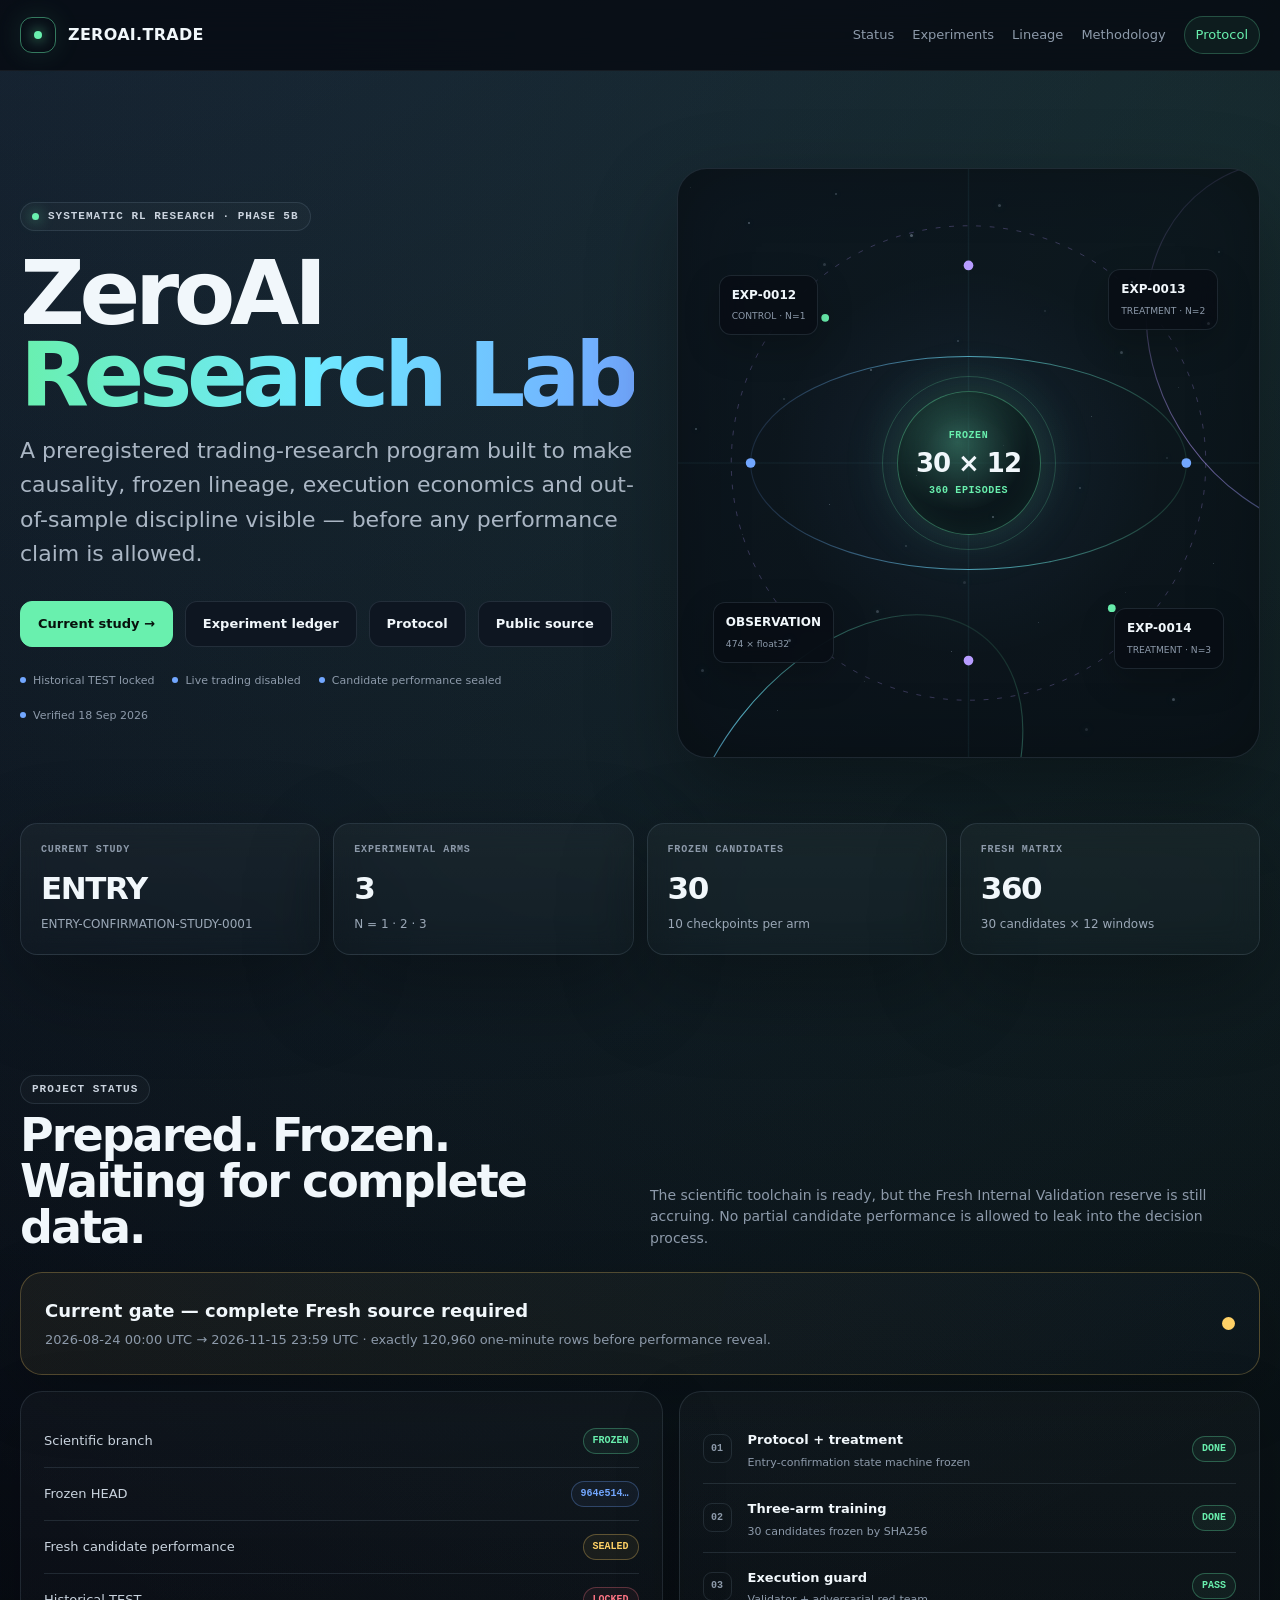
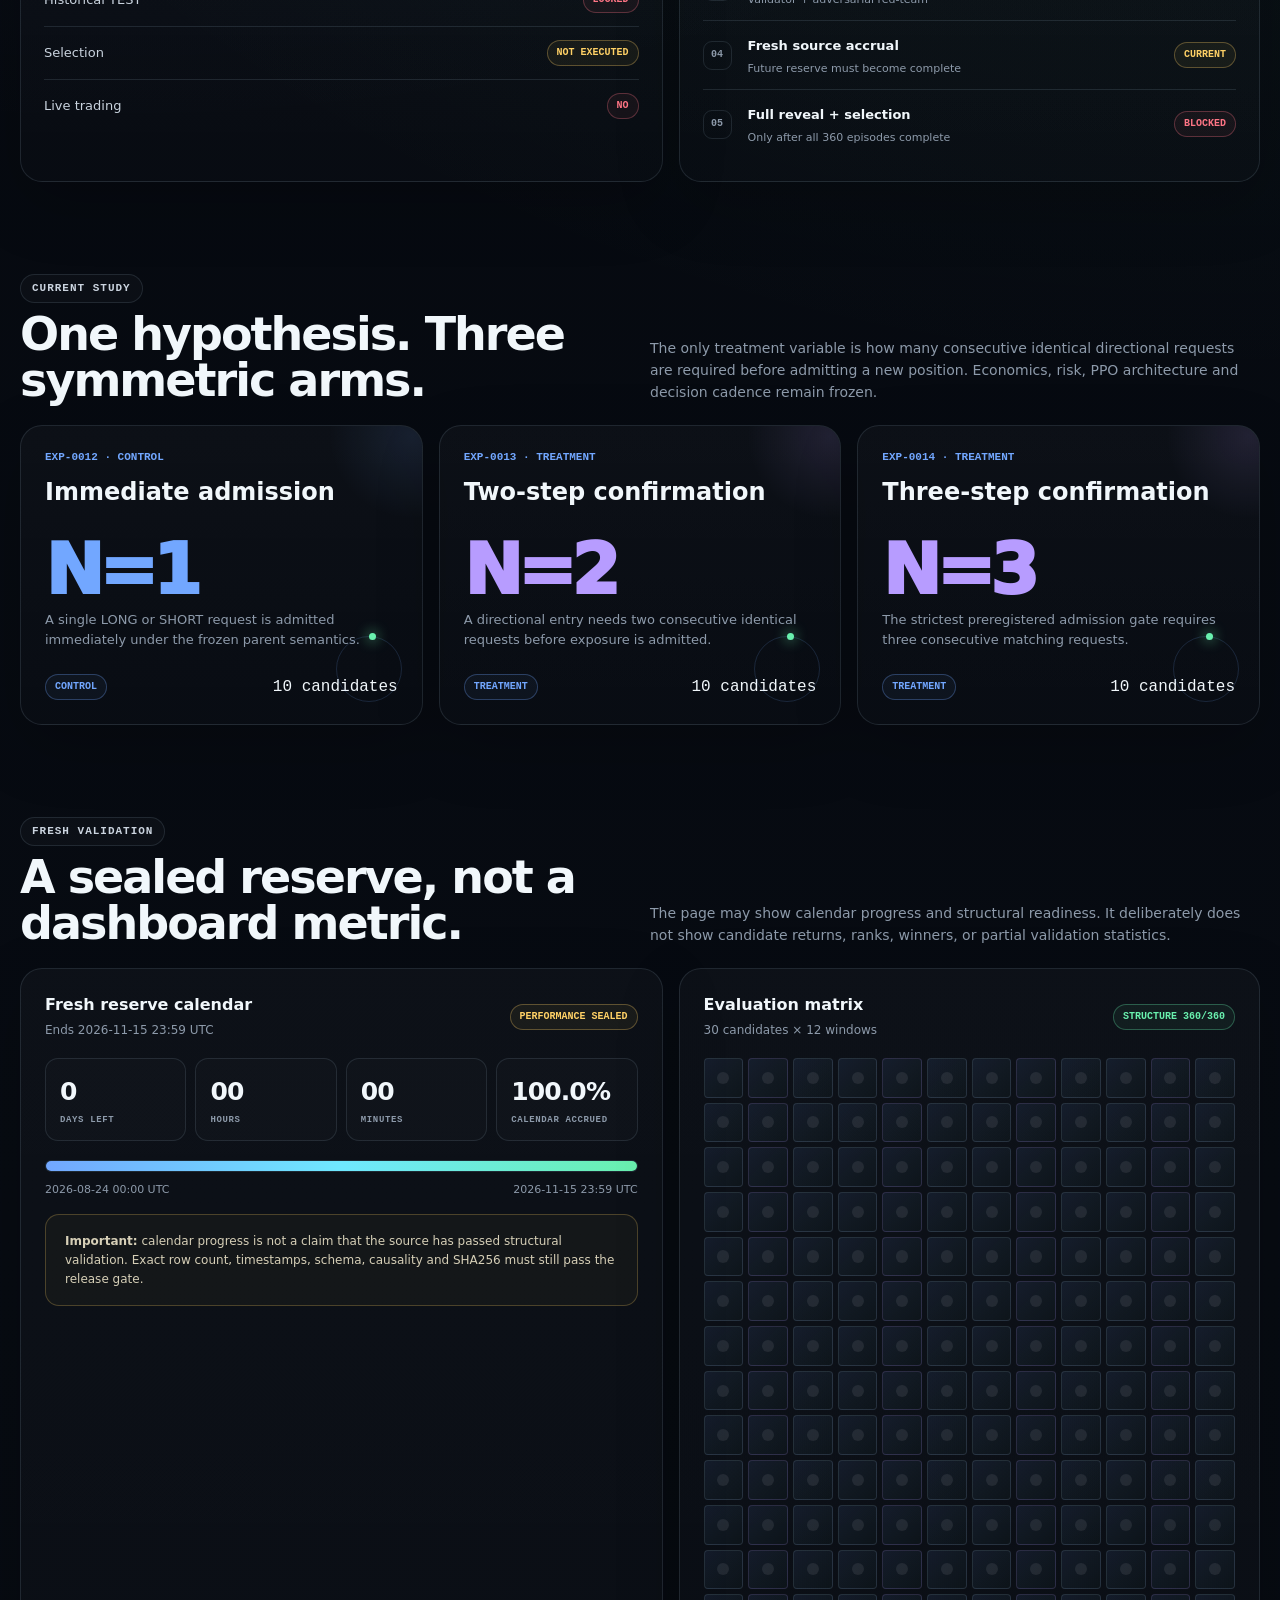
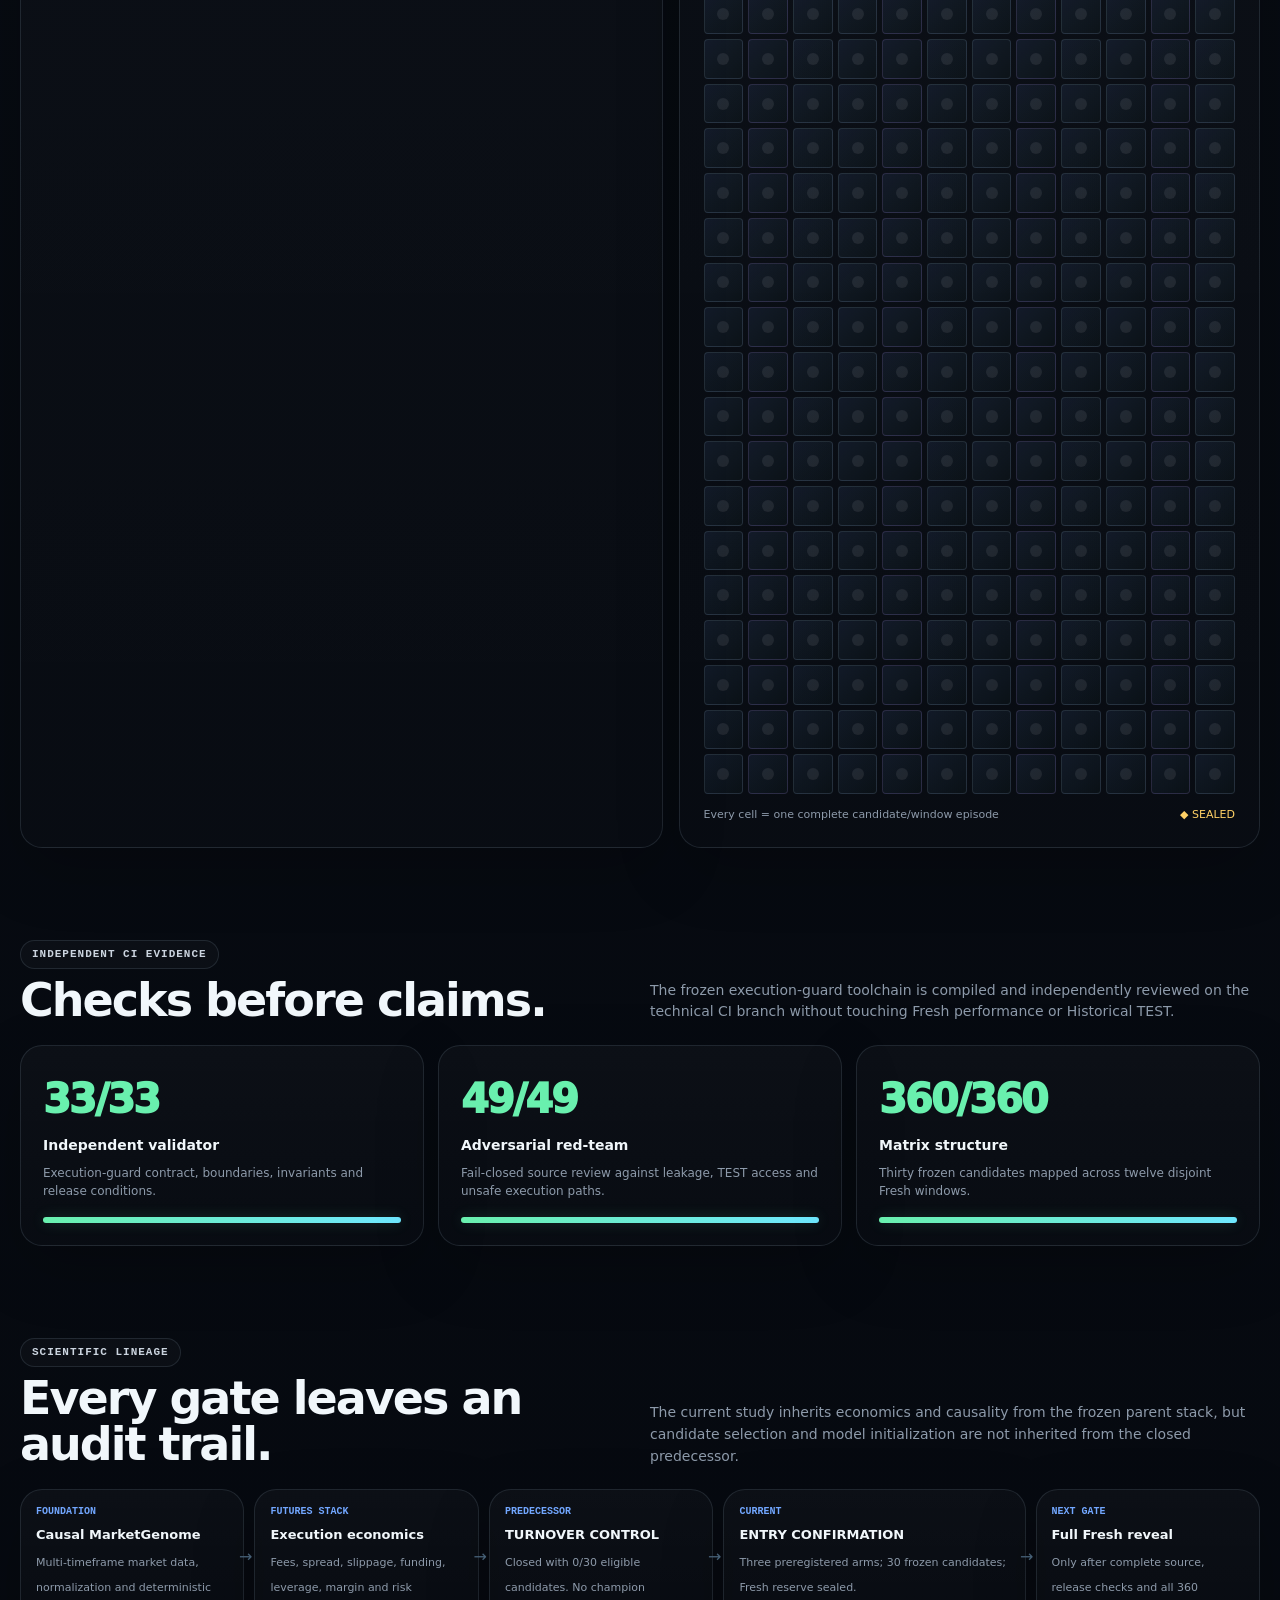
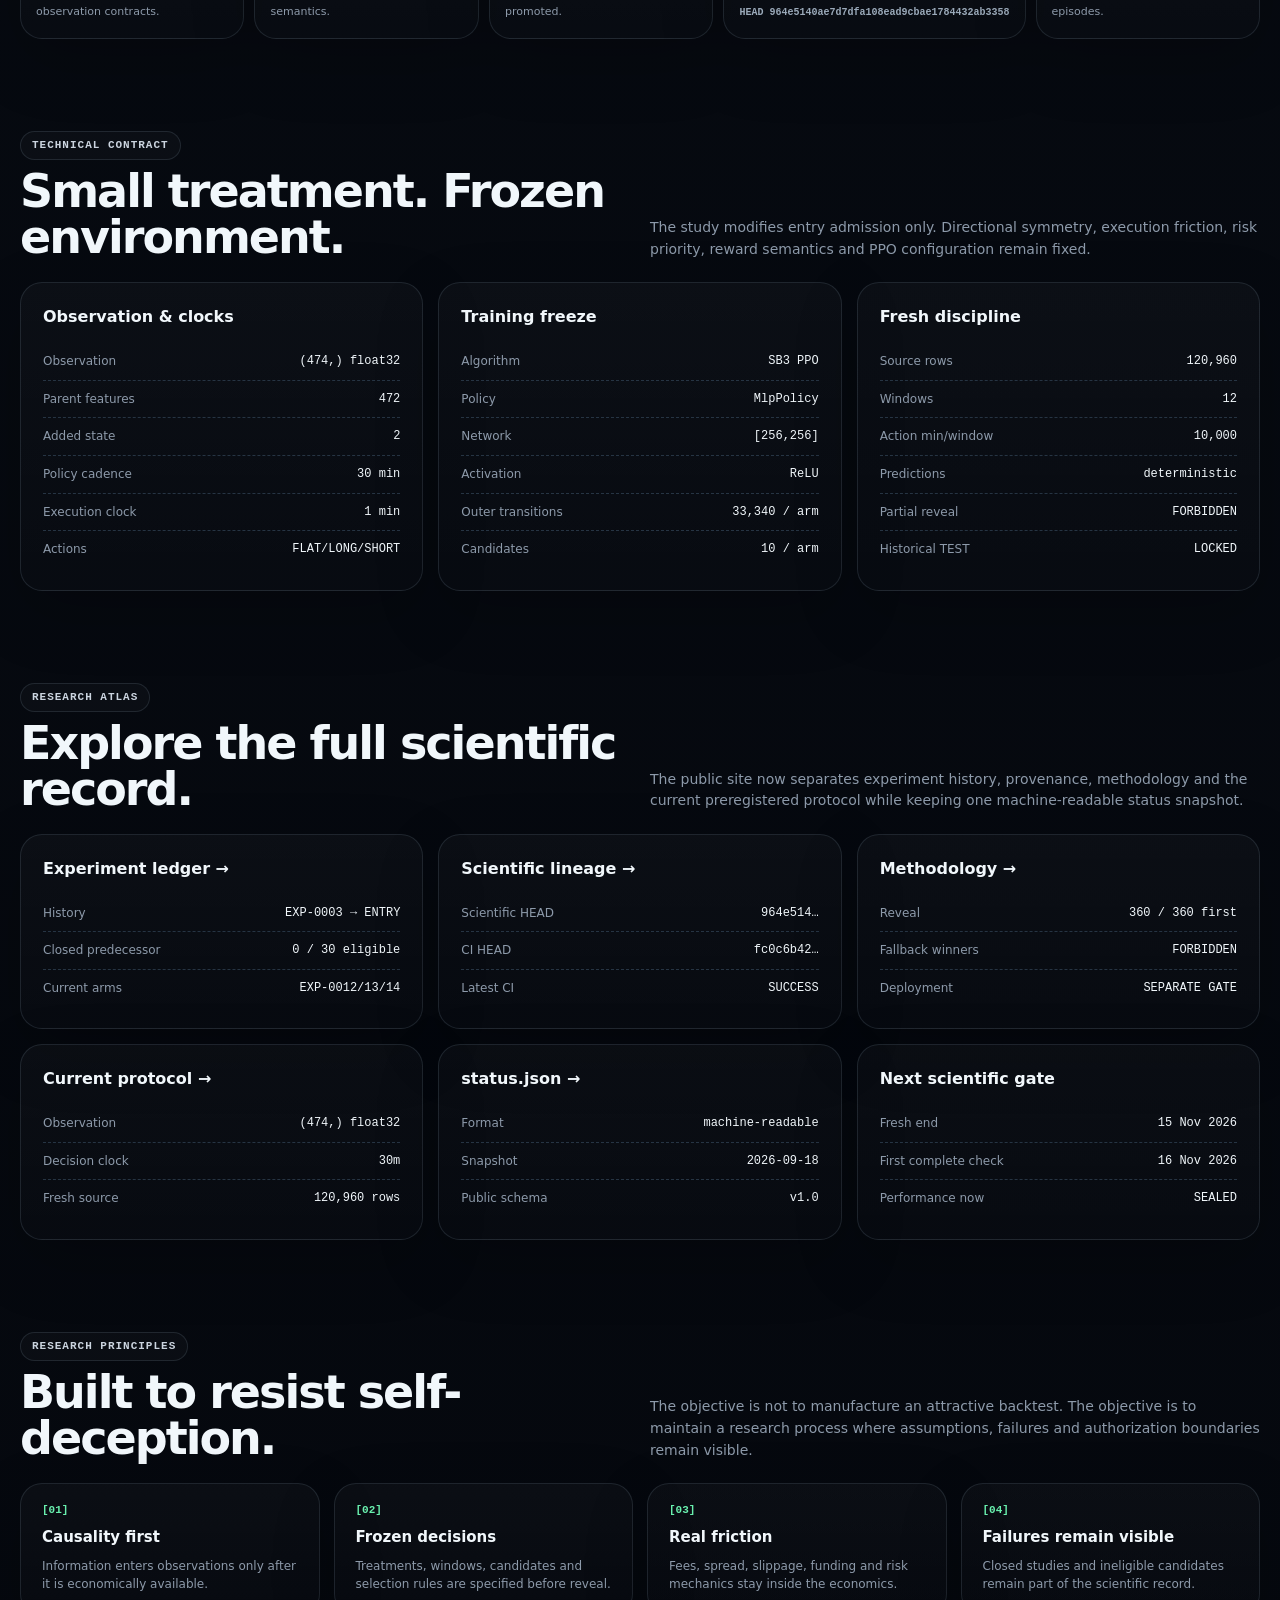
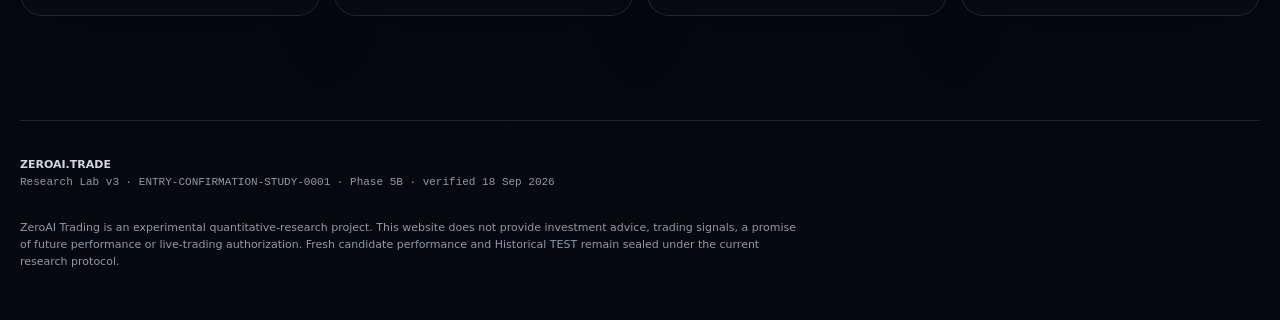
==== commit 9a6e7754: "Upgrade ZeroAI Research Lab navigation and research atlas" ====
--- a/index.html
+++ b/index.html
@@ -34,15 +34,15 @@
 </style>
 </head>
 <body>
-<header><div class="wrap nav"><a class="brand" href="#top"><span class="mark"></span><span>ZEROAI.TRADE</span></a><nav><a href="#status">Status</a><a href="#study">Study</a><a href="#fresh">Fresh Gate</a><a href="#ci">CI</a><a href="#lineage">Lineage</a><a class="nav-pill" href="#method">Method</a></nav></div></header>
+<header><div class="wrap nav"><a class="brand" href="#top"><span class="mark"></span><span>ZEROAI.TRADE</span></a><nav><a href="#status">Status</a><a href="experiments.html">Experiments</a><a href="lineage.html">Lineage</a><a href="methodology.html">Methodology</a><a class="nav-pill" href="protocol.html">Protocol</a></nav></div></header>
 <main id="top"><div class="wrap">
 <section class="hero">
 <div>
 <div class="eyebrow"><span class="eyedot"></span> systematic RL research · phase 5B</div>
 <h1>ZeroAI <span>Research Lab</span></h1>
 <p class="lead">A preregistered trading-research program built to make causality, frozen lineage, execution economics and out-of-sample discipline visible — before any performance claim is allowed.</p>
-<div class="hero-actions"><a class="btn primary" href="#study">Explore current study →</a><a class="btn" href="#fresh">Fresh Validation gate</a><a class="btn" href="https://github.com/Nefitra/zeroai-trading-site" rel="noopener noreferrer">Public site source</a></div>
-<div class="hero-note"><span><i></i> Historical TEST locked</span><span><i></i> Live trading disabled</span><span><i></i> Candidate performance sealed</span></div>
+<div class="hero-actions"><a class="btn primary" href="#study">Current study →</a><a class="btn" href="experiments.html">Experiment ledger</a><a class="btn" href="protocol.html">Protocol</a><a class="btn" href="https://github.com/Nefitra/zeroai-trading-site" rel="noopener noreferrer">Public source</a></div>
+<div class="hero-note"><span><i></i> Historical TEST locked</span><span><i></i> Live trading disabled</span><span><i></i> Candidate performance sealed</span><span><i></i> Verified 18 Sep 2026</span></div>
 </div>
 <div class="lab-visual reveal" aria-label="ENTRY Confirmation research visualization">
 <svg class="orbital" viewBox="0 0 600 600" role="img" aria-label="Three experimental arms orbiting frozen Fresh Validation core">
@@ -65,8 +65,9 @@
 <section id="ci" class="reveal"><div class="section-head"><div><div class="eyebrow">independent CI evidence</div><h2>Checks before claims.</h2></div><p>The frozen execution-guard toolchain is compiled and independently reviewed on the technical CI branch without touching Fresh performance or Historical TEST.</p></div><div class="ci-grid"><div class="ci-card card"><div class="score">33/33</div><b>Independent validator</b><p>Execution-guard contract, boundaries, invariants and release conditions.</p><div class="ci-strip"></div></div><div class="ci-card card"><div class="score">49/49</div><b>Adversarial red-team</b><p>Fail-closed source review against leakage, TEST access and unsafe execution paths.</p><div class="ci-strip"></div></div><div class="ci-card card"><div class="score">360/360</div><b>Matrix structure</b><p>Thirty frozen candidates mapped across twelve disjoint Fresh windows.</p><div class="ci-strip"></div></div></div></section>
 <section id="lineage" class="reveal"><div class="section-head"><div><div class="eyebrow">scientific lineage</div><h2>Every gate leaves an audit trail.</h2></div><p>The current study inherits economics and causality from the frozen parent stack, but candidate selection and model initialization are not inherited from the closed predecessor.</p></div><div class="lineage"><div class="chain card"><div class="ci">FOUNDATION</div><strong>Causal MarketGenome</strong><small>Multi-timeframe market data, normalization and deterministic observation contracts.</small></div><div class="chain card"><div class="ci">FUTURES STACK</div><strong>Execution economics</strong><small>Fees, spread, slippage, funding, leverage, margin and risk semantics.</small></div><div class="chain card"><div class="ci">PREDECESSOR</div><strong>TURNOVER CONTROL</strong><small>Closed with 0/30 eligible candidates. No champion promoted.</small></div><div class="chain card"><div class="ci">CURRENT</div><strong>ENTRY CONFIRMATION</strong><small>Three preregistered arms; 30 frozen candidates; Fresh reserve sealed.</small><span class="hash">HEAD 964e5140ae7d7dfa108ead9cbae1784432ab3358</span></div><div class="chain card"><div class="ci">NEXT GATE</div><strong>Full Fresh reveal</strong><small>Only after complete source, release checks and all 360 episodes.</small></div></div></section>
 <section class="reveal"><div class="section-head"><div><div class="eyebrow">technical contract</div><h2>Small treatment. Frozen environment.</h2></div><p>The study modifies entry admission only. Directional symmetry, execution friction, risk priority, reward semantics and PPO configuration remain fixed.</p></div><div class="detail-grid"><div class="detail card"><h3>Observation & clocks</h3><div class="metric"><span>Observation</span><span>(474,) float32</span></div><div class="metric"><span>Parent features</span><span>472</span></div><div class="metric"><span>Added state</span><span>2</span></div><div class="metric"><span>Policy cadence</span><span>30 min</span></div><div class="metric"><span>Execution clock</span><span>1 min</span></div><div class="metric"><span>Actions</span><span>FLAT/LONG/SHORT</span></div></div><div class="detail card"><h3>Training freeze</h3><div class="metric"><span>Algorithm</span><span>SB3 PPO</span></div><div class="metric"><span>Policy</span><span>MlpPolicy</span></div><div class="metric"><span>Network</span><span>[256,256]</span></div><div class="metric"><span>Activation</span><span>ReLU</span></div><div class="metric"><span>Outer transitions</span><span>33,340 / arm</span></div><div class="metric"><span>Candidates</span><span>10 / arm</span></div></div><div class="detail card"><h3>Fresh discipline</h3><div class="metric"><span>Source rows</span><span>120,960</span></div><div class="metric"><span>Windows</span><span>12</span></div><div class="metric"><span>Action min/window</span><span>10,000</span></div><div class="metric"><span>Predictions</span><span>deterministic</span></div><div class="metric"><span>Partial reveal</span><span>FORBIDDEN</span></div><div class="metric"><span>Historical TEST</span><span>LOCKED</span></div></div></div></section>
+<section id="atlas" class="reveal"><div class="section-head"><div><div class="eyebrow">research atlas</div><h2>Explore the full scientific record.</h2></div><p>The public site now separates experiment history, provenance, methodology and the current preregistered protocol while keeping one machine-readable status snapshot.</p></div><div class="detail-grid"><a class="detail card" href="experiments.html" style="text-decoration:none"><h3>Experiment ledger →</h3><div class="metric"><span>History</span><span>EXP-0003 → ENTRY</span></div><div class="metric"><span>Closed predecessor</span><span>0 / 30 eligible</span></div><div class="metric"><span>Current arms</span><span>EXP-0012/13/14</span></div></a><a class="detail card" href="lineage.html" style="text-decoration:none"><h3>Scientific lineage →</h3><div class="metric"><span>Scientific HEAD</span><span>964e514…</span></div><div class="metric"><span>CI HEAD</span><span>fc0c6b42…</span></div><div class="metric"><span>Latest CI</span><span>SUCCESS</span></div></a><a class="detail card" href="methodology.html" style="text-decoration:none"><h3>Methodology →</h3><div class="metric"><span>Reveal</span><span>360 / 360 first</span></div><div class="metric"><span>Fallback winners</span><span>FORBIDDEN</span></div><div class="metric"><span>Deployment</span><span>SEPARATE GATE</span></div></a></div><div class="detail-grid" style="margin-top:15px"><a class="detail card" href="protocol.html" style="text-decoration:none"><h3>Current protocol →</h3><div class="metric"><span>Observation</span><span>(474,) float32</span></div><div class="metric"><span>Decision clock</span><span>30m</span></div><div class="metric"><span>Fresh source</span><span>120,960 rows</span></div></a><a class="detail card" href="status.json" style="text-decoration:none"><h3>status.json →</h3><div class="metric"><span>Format</span><span>machine-readable</span></div><div class="metric"><span>Snapshot</span><span>2026-09-18</span></div><div class="metric"><span>Public schema</span><span>v1.0</span></div></a><div class="detail card"><h3>Next scientific gate</h3><div class="metric"><span>Fresh end</span><span>15 Nov 2026</span></div><div class="metric"><span>First complete check</span><span>16 Nov 2026</span></div><div class="metric"><span>Performance now</span><span>SEALED</span></div></div></div></section>
 <section id="method" class="reveal"><div class="section-head"><div><div class="eyebrow">research principles</div><h2>Built to resist self-deception.</h2></div><p>The objective is not to manufacture an attractive backtest. The objective is to maintain a research process where assumptions, failures and authorization boundaries remain visible.</p></div><div class="method-grid"><div class="method card"><div class="icon">[01]</div><h3>Causality first</h3><p>Information enters observations only after it is economically available.</p></div><div class="method card"><div class="icon">[02]</div><h3>Frozen decisions</h3><p>Treatments, windows, candidates and selection rules are specified before reveal.</p></div><div class="method card"><div class="icon">[03]</div><h3>Real friction</h3><p>Fees, spread, slippage, funding and risk mechanics stay inside the economics.</p></div><div class="method card"><div class="icon">[04]</div><h3>Failures remain visible</h3><p>Closed studies and ineligible candidates remain part of the scientific record.</p></div></div></section>
-<footer><div class="footer-grid"><div><strong>ZEROAI.TRADE</strong><br><span class="mono">Research Lab v2 · ENTRY-CONFIRMATION-STUDY-0001 · Phase 5B</span></div><div class="tiny">ZeroAI Trading is an experimental quantitative-research project. This website does not provide investment advice, trading signals, a promise of future performance or live-trading authorization. Fresh candidate performance and Historical TEST remain sealed under the current research protocol.</div></div></footer>
+<footer><div class="footer-grid"><div><strong>ZEROAI.TRADE</strong><br><span class="mono">Research Lab v3 · ENTRY-CONFIRMATION-STUDY-0001 · Phase 5B · verified 18 Sep 2026</span></div><div class="tiny">ZeroAI Trading is an experimental quantitative-research project. This website does not provide investment advice, trading signals, a promise of future performance or live-trading authorization. Fresh candidate performance and Historical TEST remain sealed under the current research protocol.</div></div></footer>
 </div></main>
 <script>
 (function(){
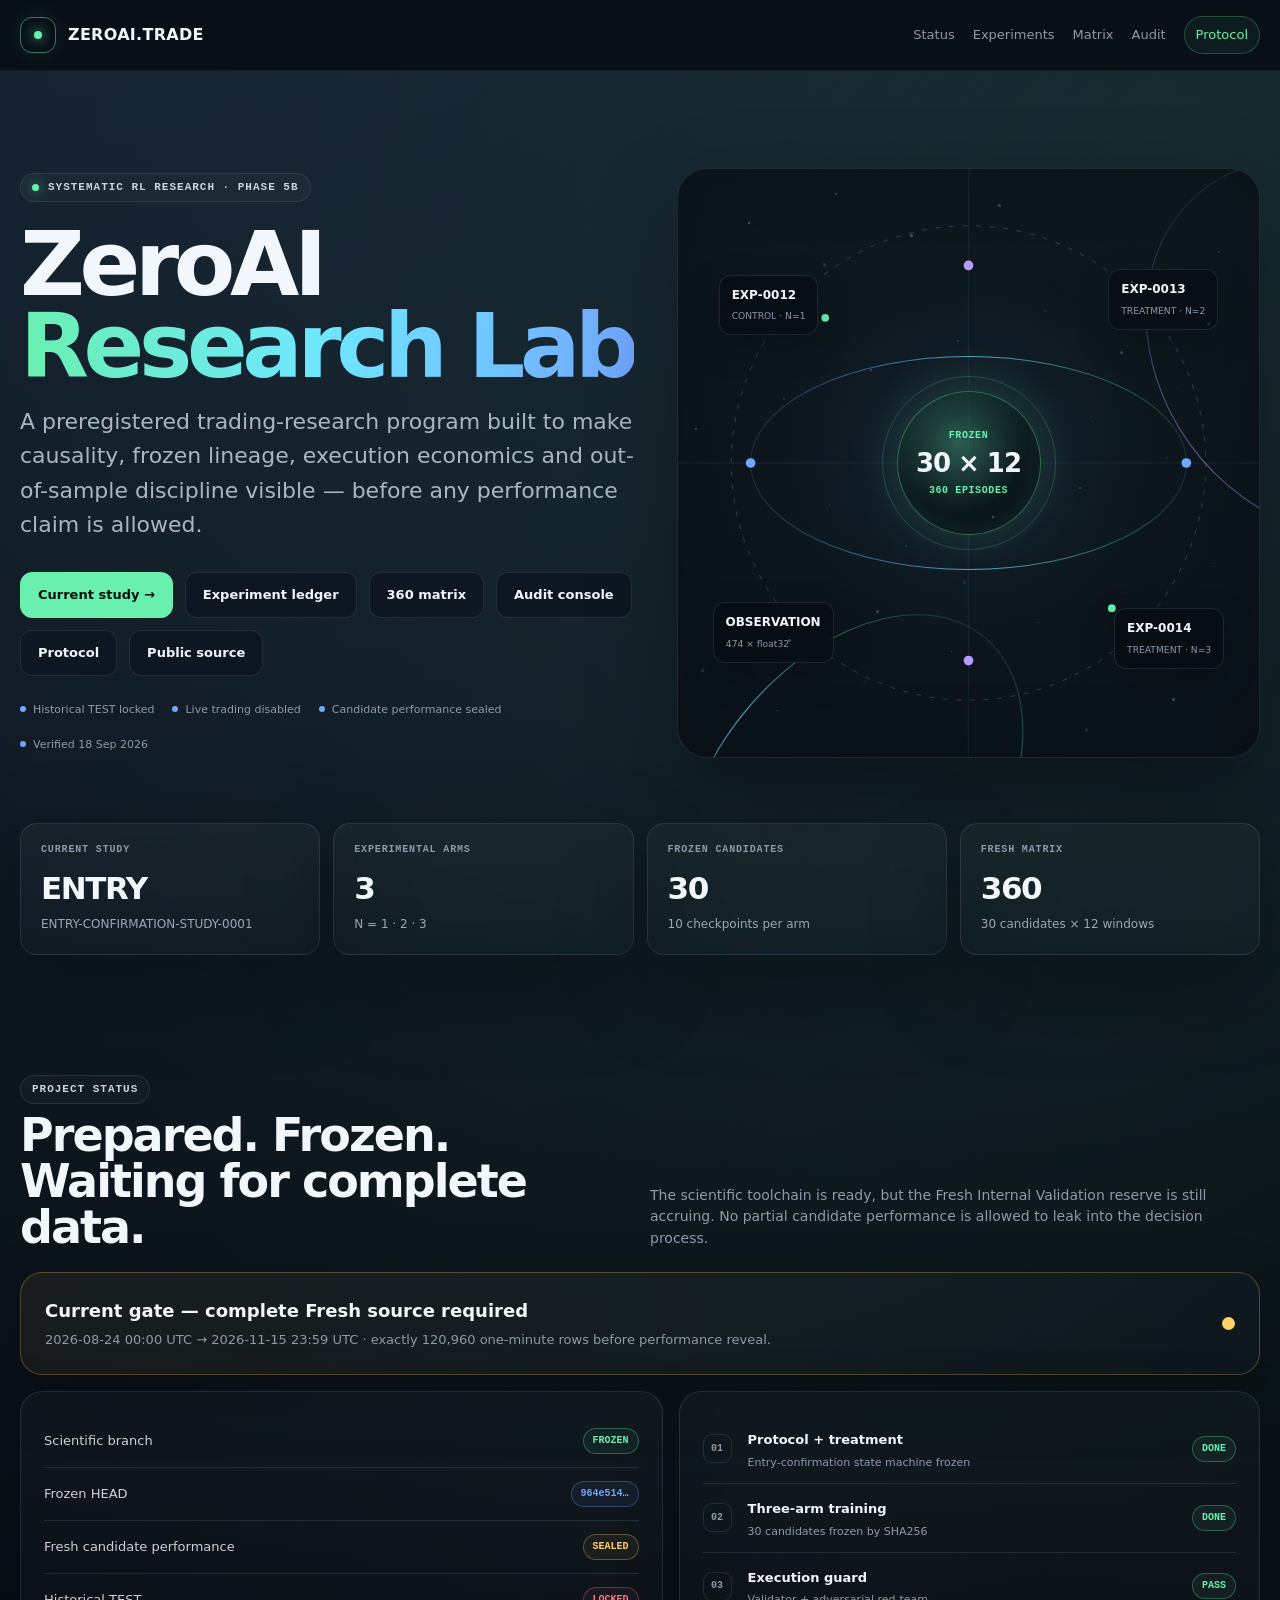
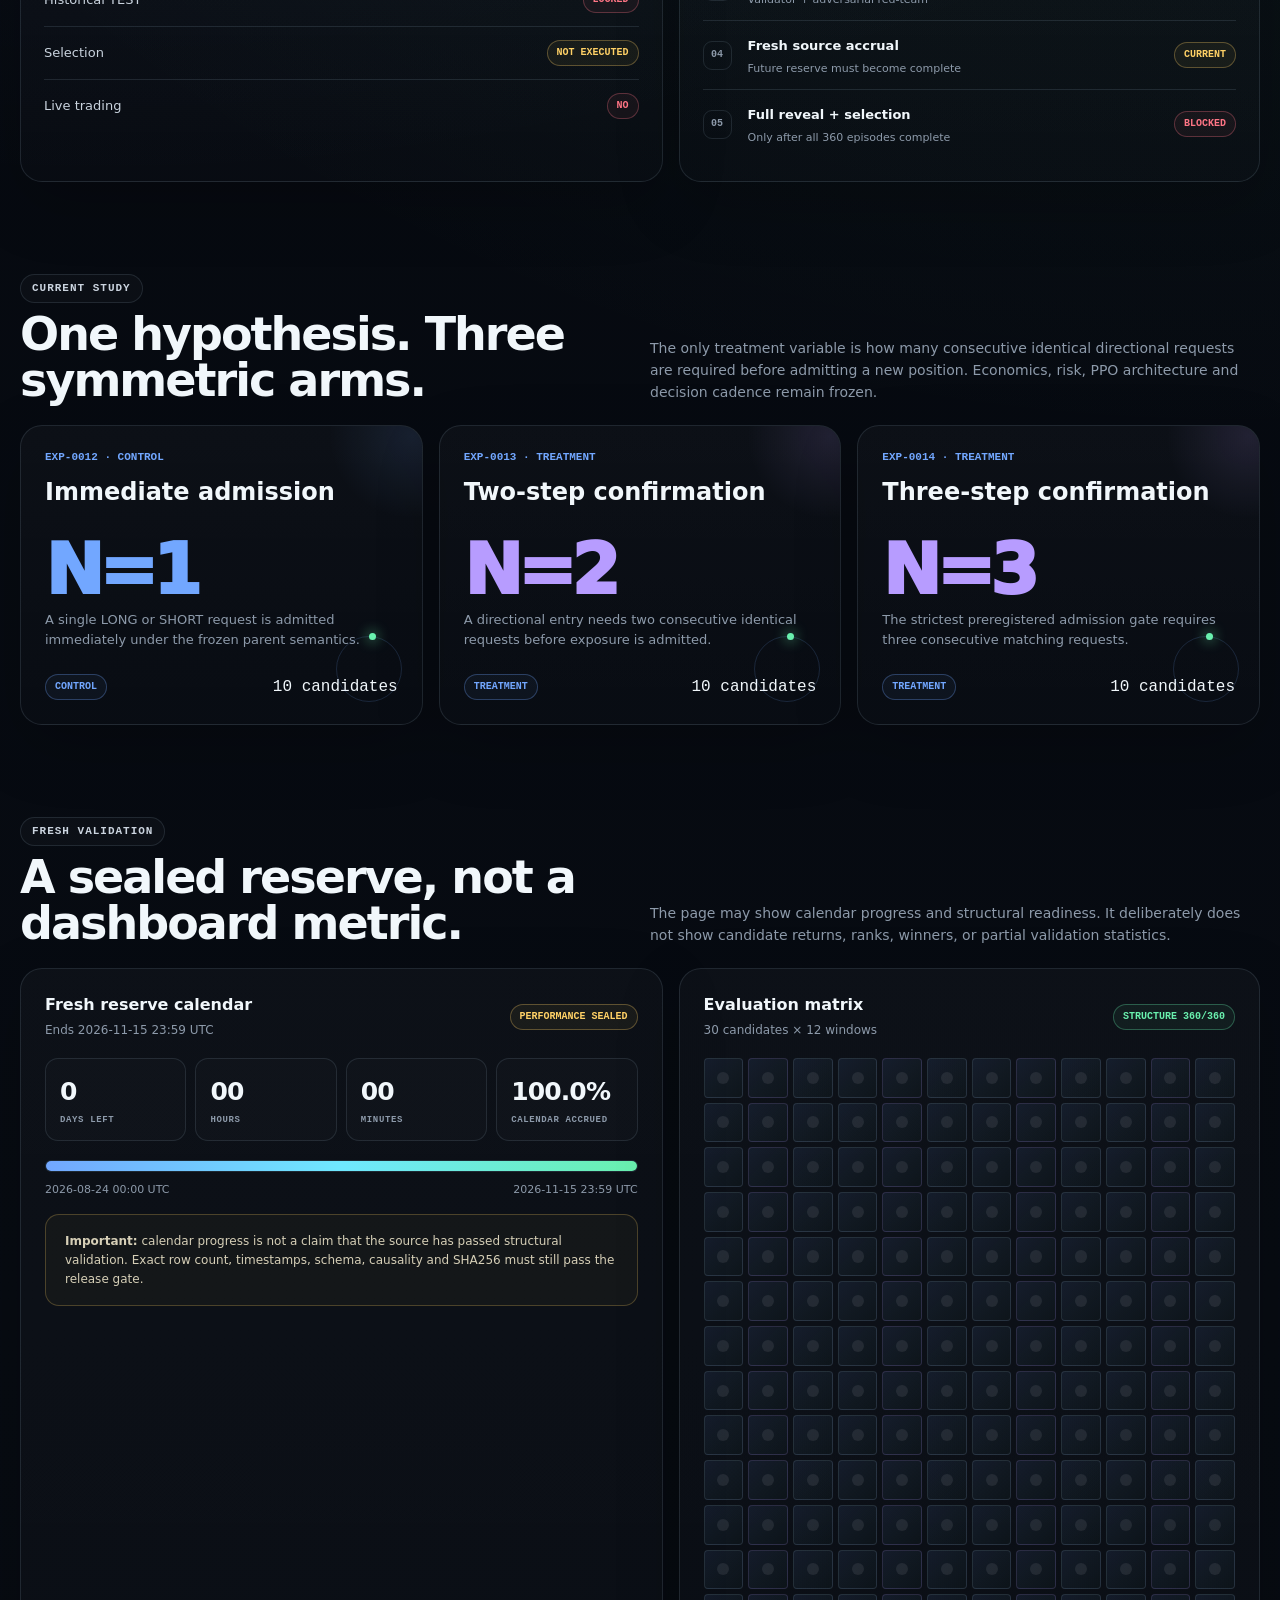
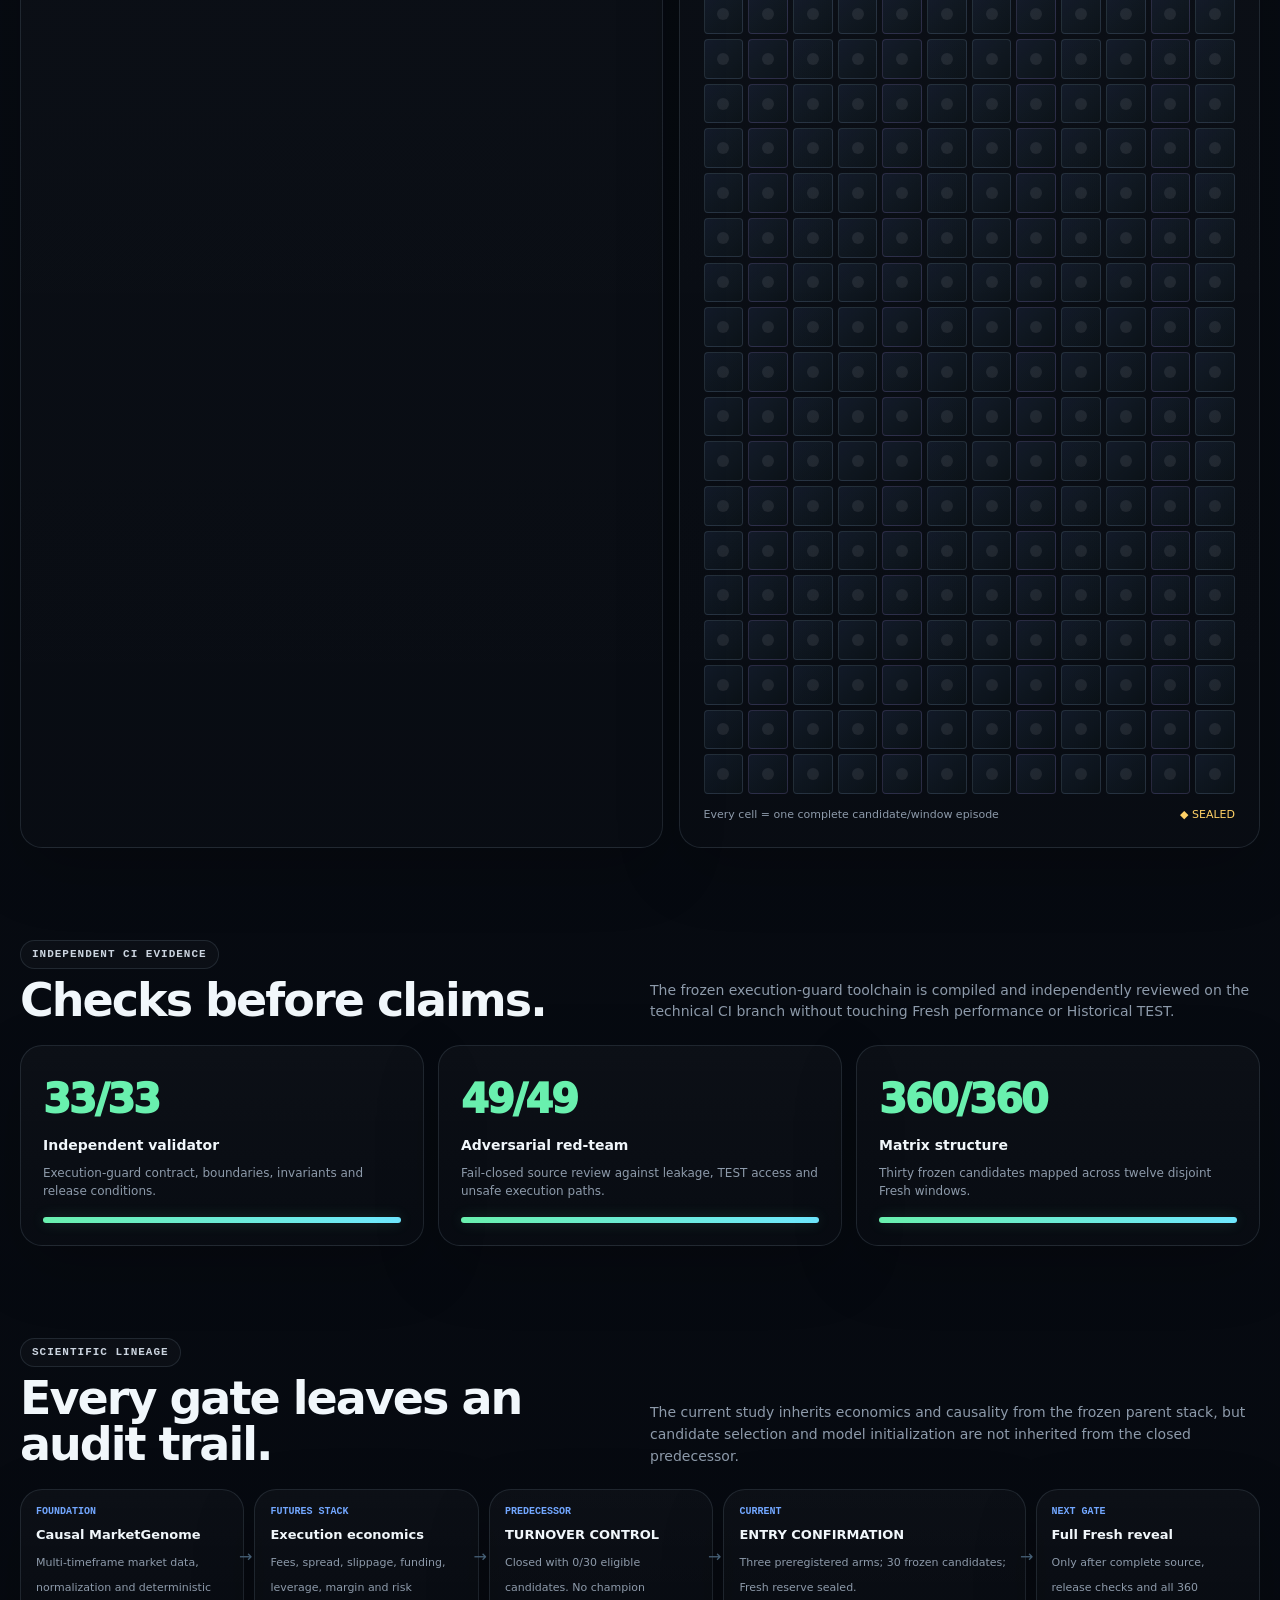
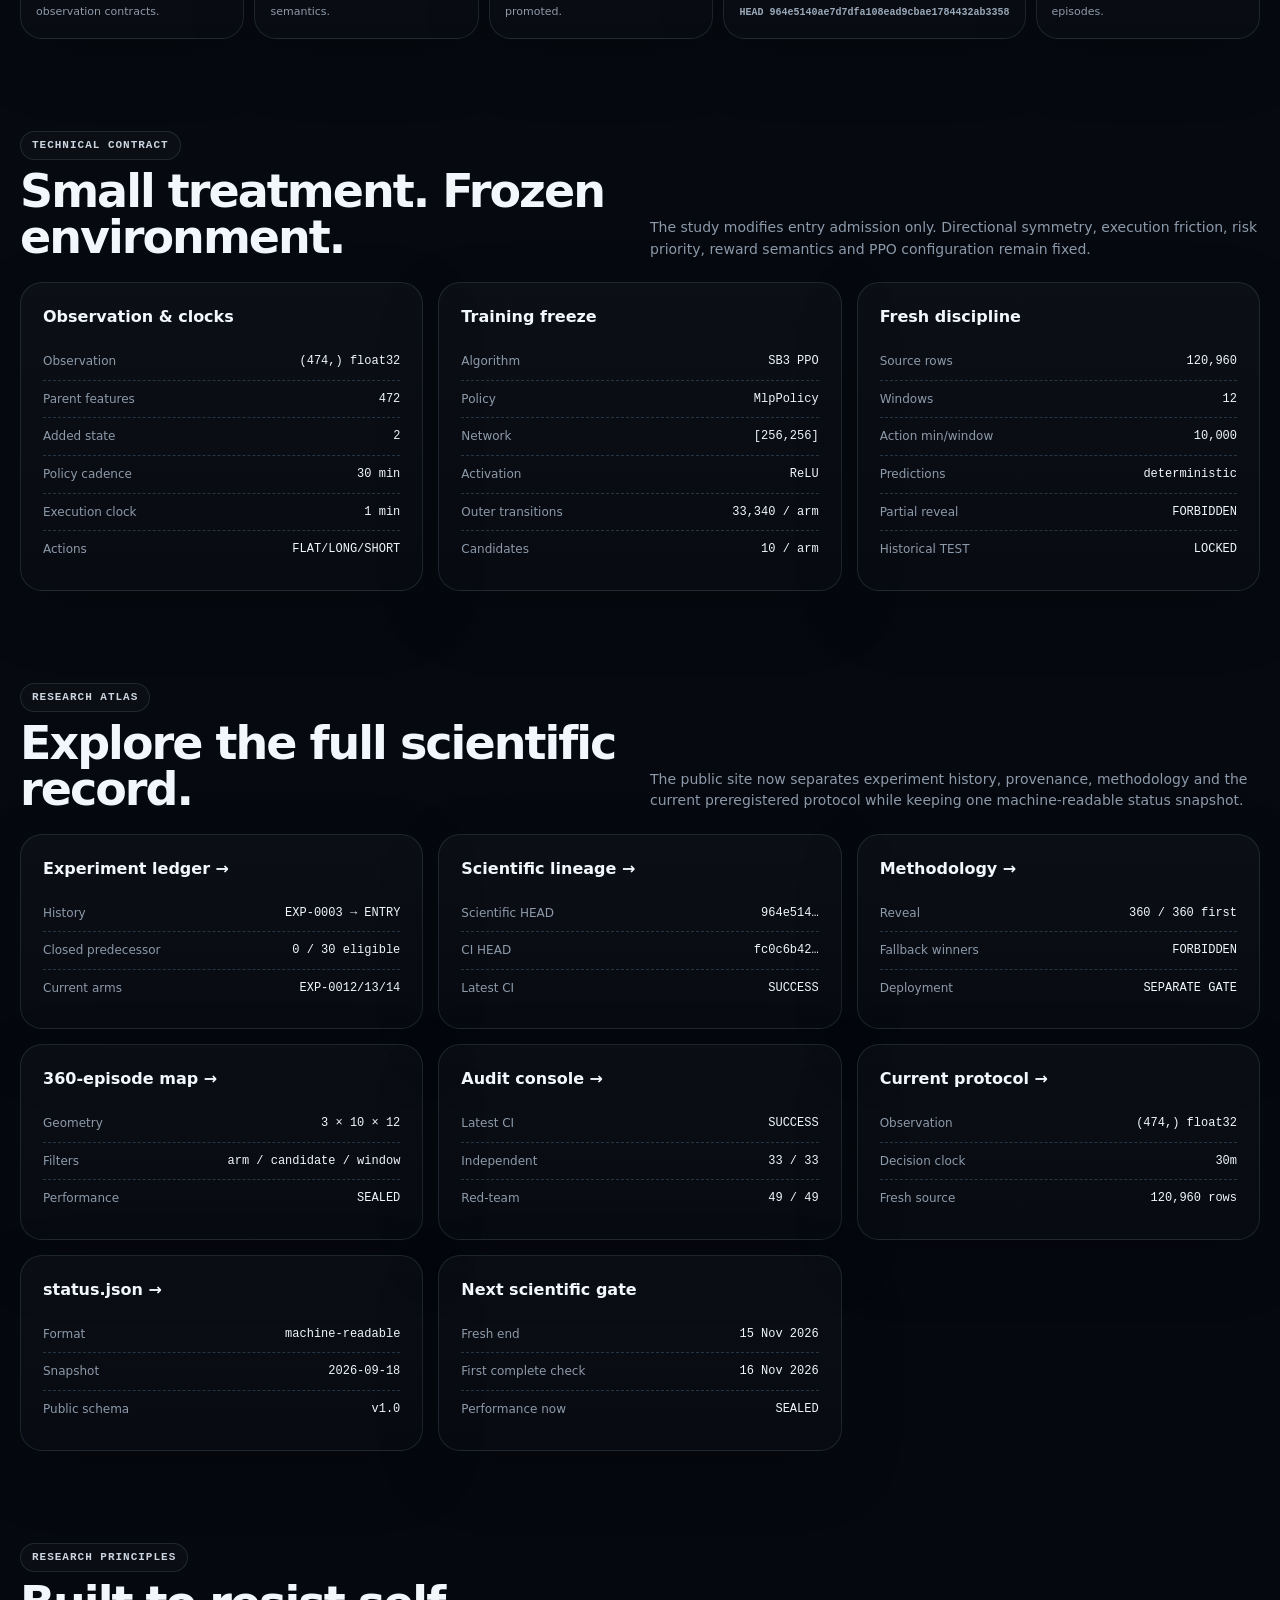
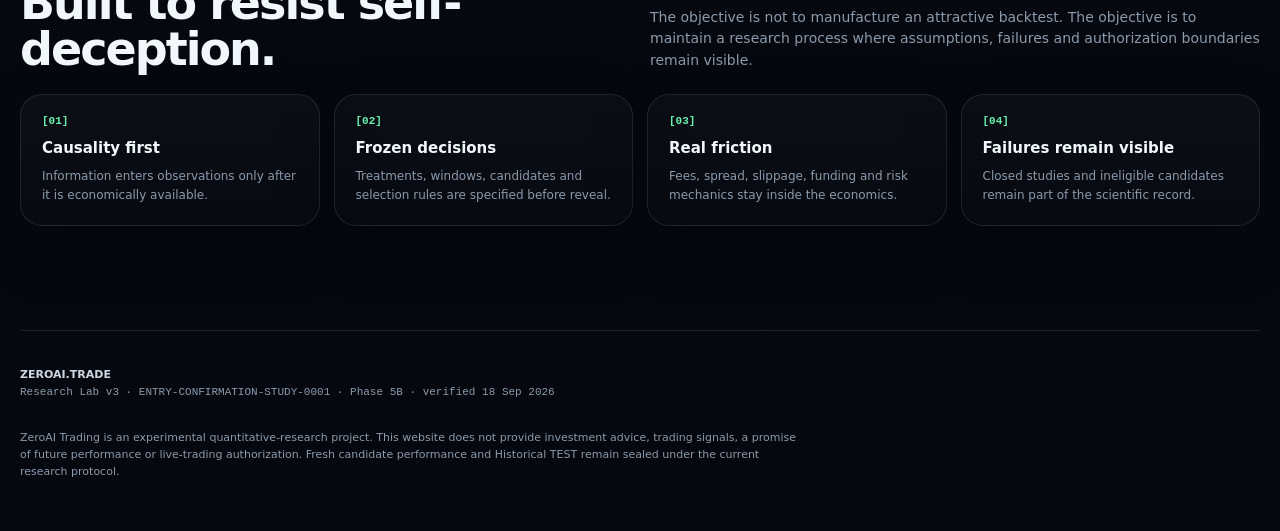
==== commit 1b317759: "Link ZeroAI Lab to interactive matrix and audit console" ====
--- a/index.html
+++ b/index.html
@@ -34,14 +34,14 @@
 </style>
 </head>
 <body>
-<header><div class="wrap nav"><a class="brand" href="#top"><span class="mark"></span><span>ZEROAI.TRADE</span></a><nav><a href="#status">Status</a><a href="experiments.html">Experiments</a><a href="lineage.html">Lineage</a><a href="methodology.html">Methodology</a><a class="nav-pill" href="protocol.html">Protocol</a></nav></div></header>
+<header><div class="wrap nav"><a class="brand" href="#top"><span class="mark"></span><span>ZEROAI.TRADE</span></a><nav><a href="#status">Status</a><a href="experiments.html">Experiments</a><a href="matrix.html">Matrix</a><a href="audit.html">Audit</a><a class="nav-pill" href="protocol.html">Protocol</a></nav></div></header>
 <main id="top"><div class="wrap">
 <section class="hero">
 <div>
 <div class="eyebrow"><span class="eyedot"></span> systematic RL research · phase 5B</div>
 <h1>ZeroAI <span>Research Lab</span></h1>
 <p class="lead">A preregistered trading-research program built to make causality, frozen lineage, execution economics and out-of-sample discipline visible — before any performance claim is allowed.</p>
-<div class="hero-actions"><a class="btn primary" href="#study">Current study →</a><a class="btn" href="experiments.html">Experiment ledger</a><a class="btn" href="protocol.html">Protocol</a><a class="btn" href="https://github.com/Nefitra/zeroai-trading-site" rel="noopener noreferrer">Public source</a></div>
+<div class="hero-actions"><a class="btn primary" href="#study">Current study →</a><a class="btn" href="experiments.html">Experiment ledger</a><a class="btn" href="matrix.html">360 matrix</a><a class="btn" href="audit.html">Audit console</a><a class="btn" href="protocol.html">Protocol</a><a class="btn" href="https://github.com/Nefitra/zeroai-trading-site" rel="noopener noreferrer">Public source</a></div>
 <div class="hero-note"><span><i></i> Historical TEST locked</span><span><i></i> Live trading disabled</span><span><i></i> Candidate performance sealed</span><span><i></i> Verified 18 Sep 2026</span></div>
 </div>
 <div class="lab-visual reveal" aria-label="ENTRY Confirmation research visualization">
@@ -65,7 +65,7 @@
 <section id="ci" class="reveal"><div class="section-head"><div><div class="eyebrow">independent CI evidence</div><h2>Checks before claims.</h2></div><p>The frozen execution-guard toolchain is compiled and independently reviewed on the technical CI branch without touching Fresh performance or Historical TEST.</p></div><div class="ci-grid"><div class="ci-card card"><div class="score">33/33</div><b>Independent validator</b><p>Execution-guard contract, boundaries, invariants and release conditions.</p><div class="ci-strip"></div></div><div class="ci-card card"><div class="score">49/49</div><b>Adversarial red-team</b><p>Fail-closed source review against leakage, TEST access and unsafe execution paths.</p><div class="ci-strip"></div></div><div class="ci-card card"><div class="score">360/360</div><b>Matrix structure</b><p>Thirty frozen candidates mapped across twelve disjoint Fresh windows.</p><div class="ci-strip"></div></div></div></section>
 <section id="lineage" class="reveal"><div class="section-head"><div><div class="eyebrow">scientific lineage</div><h2>Every gate leaves an audit trail.</h2></div><p>The current study inherits economics and causality from the frozen parent stack, but candidate selection and model initialization are not inherited from the closed predecessor.</p></div><div class="lineage"><div class="chain card"><div class="ci">FOUNDATION</div><strong>Causal MarketGenome</strong><small>Multi-timeframe market data, normalization and deterministic observation contracts.</small></div><div class="chain card"><div class="ci">FUTURES STACK</div><strong>Execution economics</strong><small>Fees, spread, slippage, funding, leverage, margin and risk semantics.</small></div><div class="chain card"><div class="ci">PREDECESSOR</div><strong>TURNOVER CONTROL</strong><small>Closed with 0/30 eligible candidates. No champion promoted.</small></div><div class="chain card"><div class="ci">CURRENT</div><strong>ENTRY CONFIRMATION</strong><small>Three preregistered arms; 30 frozen candidates; Fresh reserve sealed.</small><span class="hash">HEAD 964e5140ae7d7dfa108ead9cbae1784432ab3358</span></div><div class="chain card"><div class="ci">NEXT GATE</div><strong>Full Fresh reveal</strong><small>Only after complete source, release checks and all 360 episodes.</small></div></div></section>
 <section class="reveal"><div class="section-head"><div><div class="eyebrow">technical contract</div><h2>Small treatment. Frozen environment.</h2></div><p>The study modifies entry admission only. Directional symmetry, execution friction, risk priority, reward semantics and PPO configuration remain fixed.</p></div><div class="detail-grid"><div class="detail card"><h3>Observation & clocks</h3><div class="metric"><span>Observation</span><span>(474,) float32</span></div><div class="metric"><span>Parent features</span><span>472</span></div><div class="metric"><span>Added state</span><span>2</span></div><div class="metric"><span>Policy cadence</span><span>30 min</span></div><div class="metric"><span>Execution clock</span><span>1 min</span></div><div class="metric"><span>Actions</span><span>FLAT/LONG/SHORT</span></div></div><div class="detail card"><h3>Training freeze</h3><div class="metric"><span>Algorithm</span><span>SB3 PPO</span></div><div class="metric"><span>Policy</span><span>MlpPolicy</span></div><div class="metric"><span>Network</span><span>[256,256]</span></div><div class="metric"><span>Activation</span><span>ReLU</span></div><div class="metric"><span>Outer transitions</span><span>33,340 / arm</span></div><div class="metric"><span>Candidates</span><span>10 / arm</span></div></div><div class="detail card"><h3>Fresh discipline</h3><div class="metric"><span>Source rows</span><span>120,960</span></div><div class="metric"><span>Windows</span><span>12</span></div><div class="metric"><span>Action min/window</span><span>10,000</span></div><div class="metric"><span>Predictions</span><span>deterministic</span></div><div class="metric"><span>Partial reveal</span><span>FORBIDDEN</span></div><div class="metric"><span>Historical TEST</span><span>LOCKED</span></div></div></div></section>
-<section id="atlas" class="reveal"><div class="section-head"><div><div class="eyebrow">research atlas</div><h2>Explore the full scientific record.</h2></div><p>The public site now separates experiment history, provenance, methodology and the current preregistered protocol while keeping one machine-readable status snapshot.</p></div><div class="detail-grid"><a class="detail card" href="experiments.html" style="text-decoration:none"><h3>Experiment ledger →</h3><div class="metric"><span>History</span><span>EXP-0003 → ENTRY</span></div><div class="metric"><span>Closed predecessor</span><span>0 / 30 eligible</span></div><div class="metric"><span>Current arms</span><span>EXP-0012/13/14</span></div></a><a class="detail card" href="lineage.html" style="text-decoration:none"><h3>Scientific lineage →</h3><div class="metric"><span>Scientific HEAD</span><span>964e514…</span></div><div class="metric"><span>CI HEAD</span><span>fc0c6b42…</span></div><div class="metric"><span>Latest CI</span><span>SUCCESS</span></div></a><a class="detail card" href="methodology.html" style="text-decoration:none"><h3>Methodology →</h3><div class="metric"><span>Reveal</span><span>360 / 360 first</span></div><div class="metric"><span>Fallback winners</span><span>FORBIDDEN</span></div><div class="metric"><span>Deployment</span><span>SEPARATE GATE</span></div></a></div><div class="detail-grid" style="margin-top:15px"><a class="detail card" href="protocol.html" style="text-decoration:none"><h3>Current protocol →</h3><div class="metric"><span>Observation</span><span>(474,) float32</span></div><div class="metric"><span>Decision clock</span><span>30m</span></div><div class="metric"><span>Fresh source</span><span>120,960 rows</span></div></a><a class="detail card" href="status.json" style="text-decoration:none"><h3>status.json →</h3><div class="metric"><span>Format</span><span>machine-readable</span></div><div class="metric"><span>Snapshot</span><span>2026-09-18</span></div><div class="metric"><span>Public schema</span><span>v1.0</span></div></a><div class="detail card"><h3>Next scientific gate</h3><div class="metric"><span>Fresh end</span><span>15 Nov 2026</span></div><div class="metric"><span>First complete check</span><span>16 Nov 2026</span></div><div class="metric"><span>Performance now</span><span>SEALED</span></div></div></div></section>
+<section id="atlas" class="reveal"><div class="section-head"><div><div class="eyebrow">research atlas</div><h2>Explore the full scientific record.</h2></div><p>The public site now separates experiment history, provenance, methodology and the current preregistered protocol while keeping one machine-readable status snapshot.</p></div><div class="detail-grid"><a class="detail card" href="experiments.html" style="text-decoration:none"><h3>Experiment ledger →</h3><div class="metric"><span>History</span><span>EXP-0003 → ENTRY</span></div><div class="metric"><span>Closed predecessor</span><span>0 / 30 eligible</span></div><div class="metric"><span>Current arms</span><span>EXP-0012/13/14</span></div></a><a class="detail card" href="lineage.html" style="text-decoration:none"><h3>Scientific lineage →</h3><div class="metric"><span>Scientific HEAD</span><span>964e514…</span></div><div class="metric"><span>CI HEAD</span><span>fc0c6b42…</span></div><div class="metric"><span>Latest CI</span><span>SUCCESS</span></div></a><a class="detail card" href="methodology.html" style="text-decoration:none"><h3>Methodology →</h3><div class="metric"><span>Reveal</span><span>360 / 360 first</span></div><div class="metric"><span>Fallback winners</span><span>FORBIDDEN</span></div><div class="metric"><span>Deployment</span><span>SEPARATE GATE</span></div></a></div><div class="detail-grid" style="margin-top:15px"><a class="detail card" href="matrix.html" style="text-decoration:none"><h3>360-episode map →</h3><div class="metric"><span>Geometry</span><span>3 × 10 × 12</span></div><div class="metric"><span>Filters</span><span>arm / candidate / window</span></div><div class="metric"><span>Performance</span><span>SEALED</span></div></a><a class="detail card" href="audit.html" style="text-decoration:none"><h3>Audit console →</h3><div class="metric"><span>Latest CI</span><span>SUCCESS</span></div><div class="metric"><span>Independent</span><span>33 / 33</span></div><div class="metric"><span>Red-team</span><span>49 / 49</span></div></a><a class="detail card" href="protocol.html" style="text-decoration:none"><h3>Current protocol →</h3><div class="metric"><span>Observation</span><span>(474,) float32</span></div><div class="metric"><span>Decision clock</span><span>30m</span></div><div class="metric"><span>Fresh source</span><span>120,960 rows</span></div></a><a class="detail card" href="status.json" style="text-decoration:none"><h3>status.json →</h3><div class="metric"><span>Format</span><span>machine-readable</span></div><div class="metric"><span>Snapshot</span><span>2026-09-18</span></div><div class="metric"><span>Public schema</span><span>v1.0</span></div></a><div class="detail card"><h3>Next scientific gate</h3><div class="metric"><span>Fresh end</span><span>15 Nov 2026</span></div><div class="metric"><span>First complete check</span><span>16 Nov 2026</span></div><div class="metric"><span>Performance now</span><span>SEALED</span></div></div></div></section>
 <section id="method" class="reveal"><div class="section-head"><div><div class="eyebrow">research principles</div><h2>Built to resist self-deception.</h2></div><p>The objective is not to manufacture an attractive backtest. The objective is to maintain a research process where assumptions, failures and authorization boundaries remain visible.</p></div><div class="method-grid"><div class="method card"><div class="icon">[01]</div><h3>Causality first</h3><p>Information enters observations only after it is economically available.</p></div><div class="method card"><div class="icon">[02]</div><h3>Frozen decisions</h3><p>Treatments, windows, candidates and selection rules are specified before reveal.</p></div><div class="method card"><div class="icon">[03]</div><h3>Real friction</h3><p>Fees, spread, slippage, funding and risk mechanics stay inside the economics.</p></div><div class="method card"><div class="icon">[04]</div><h3>Failures remain visible</h3><p>Closed studies and ineligible candidates remain part of the scientific record.</p></div></div></section>
 <footer><div class="footer-grid"><div><strong>ZEROAI.TRADE</strong><br><span class="mono">Research Lab v3 · ENTRY-CONFIRMATION-STUDY-0001 · Phase 5B · verified 18 Sep 2026</span></div><div class="tiny">ZeroAI Trading is an experimental quantitative-research project. This website does not provide investment advice, trading signals, a promise of future performance or live-trading authorization. Fresh candidate performance and Historical TEST remain sealed under the current research protocol.</div></div></footer>
 </div></main>
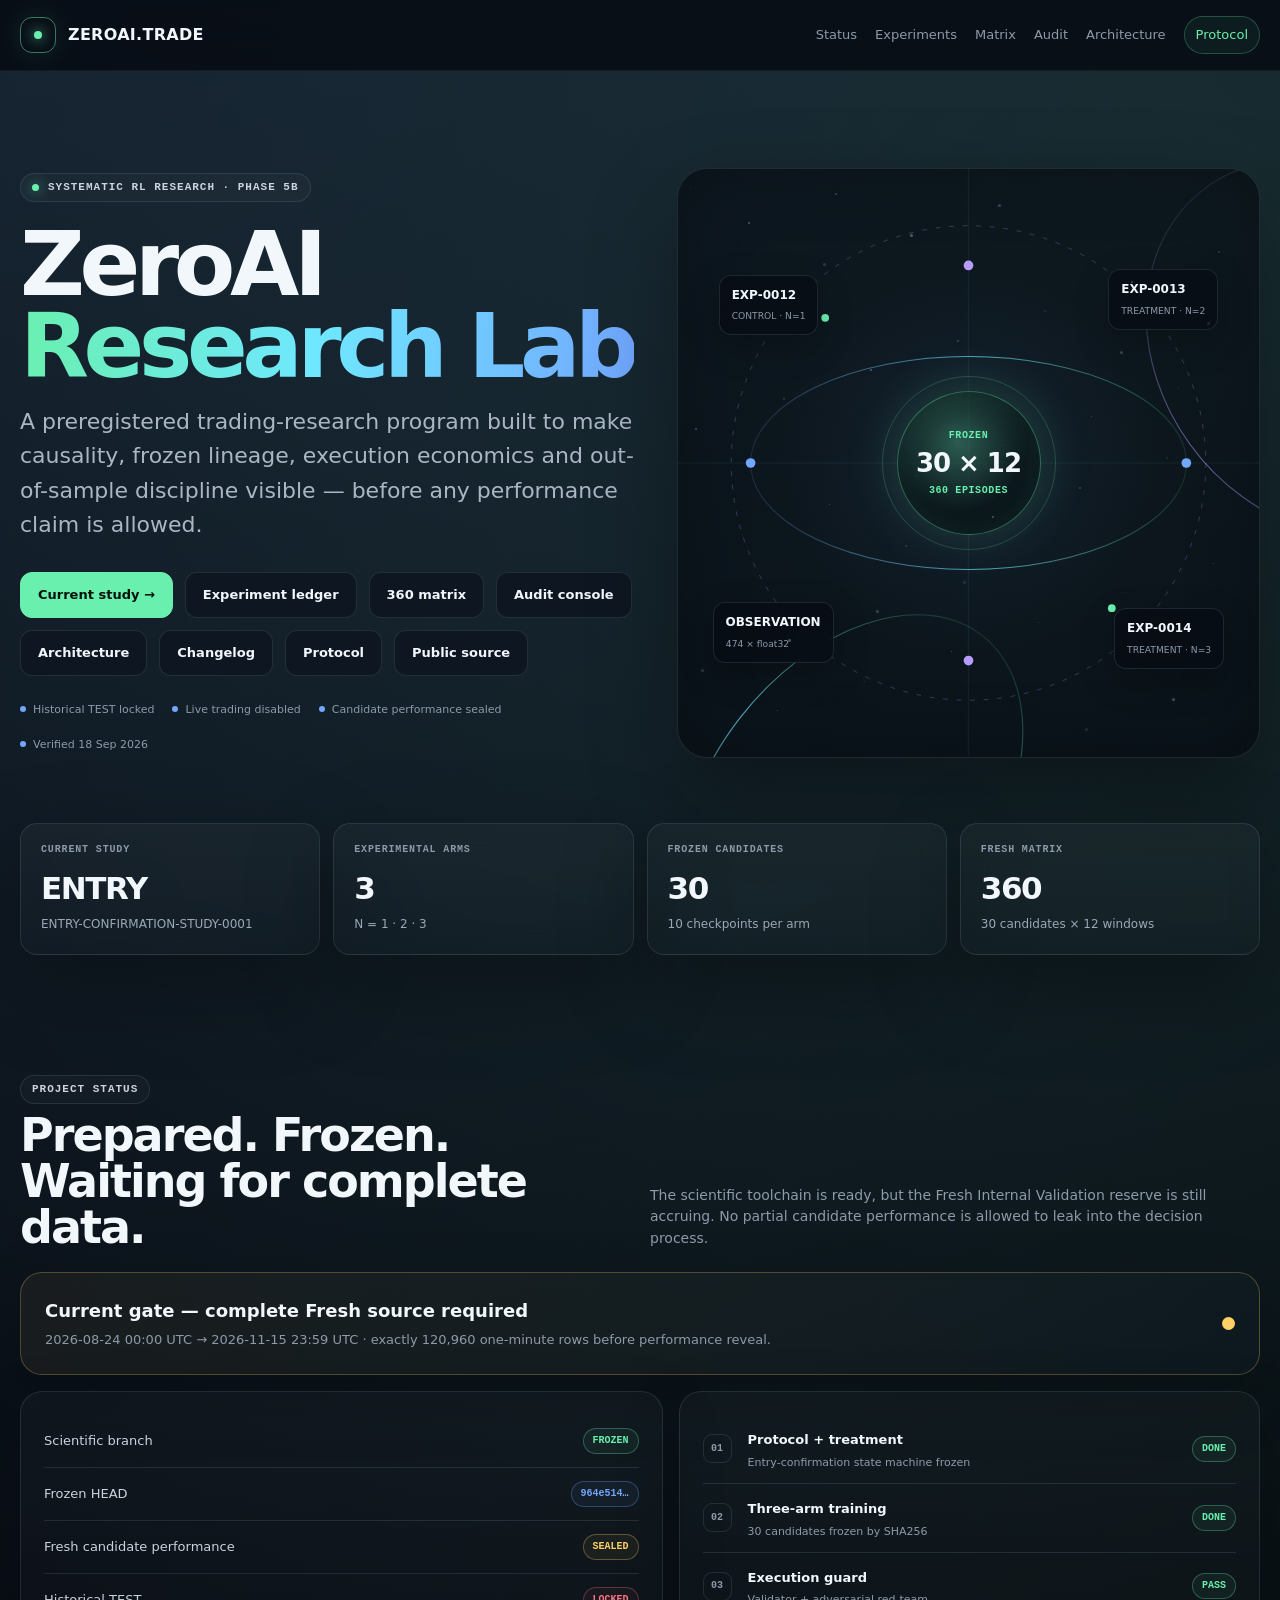
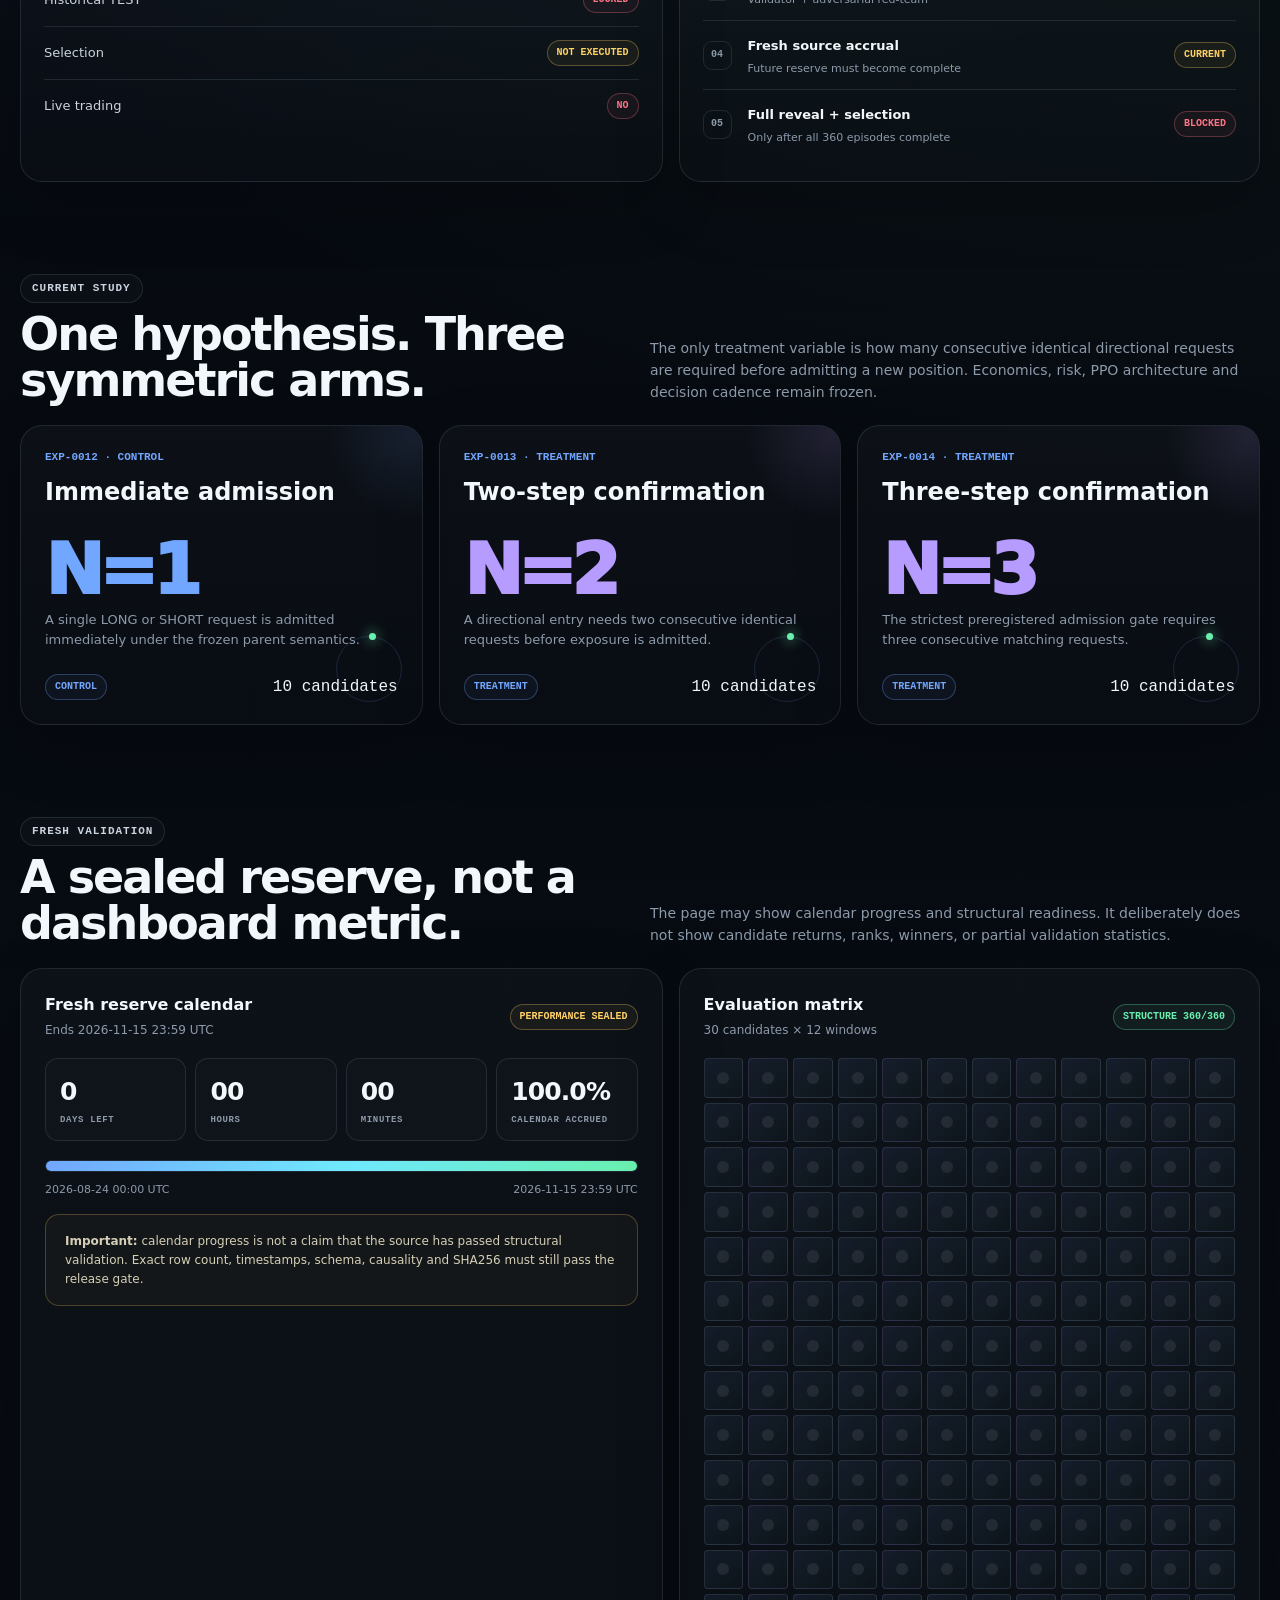
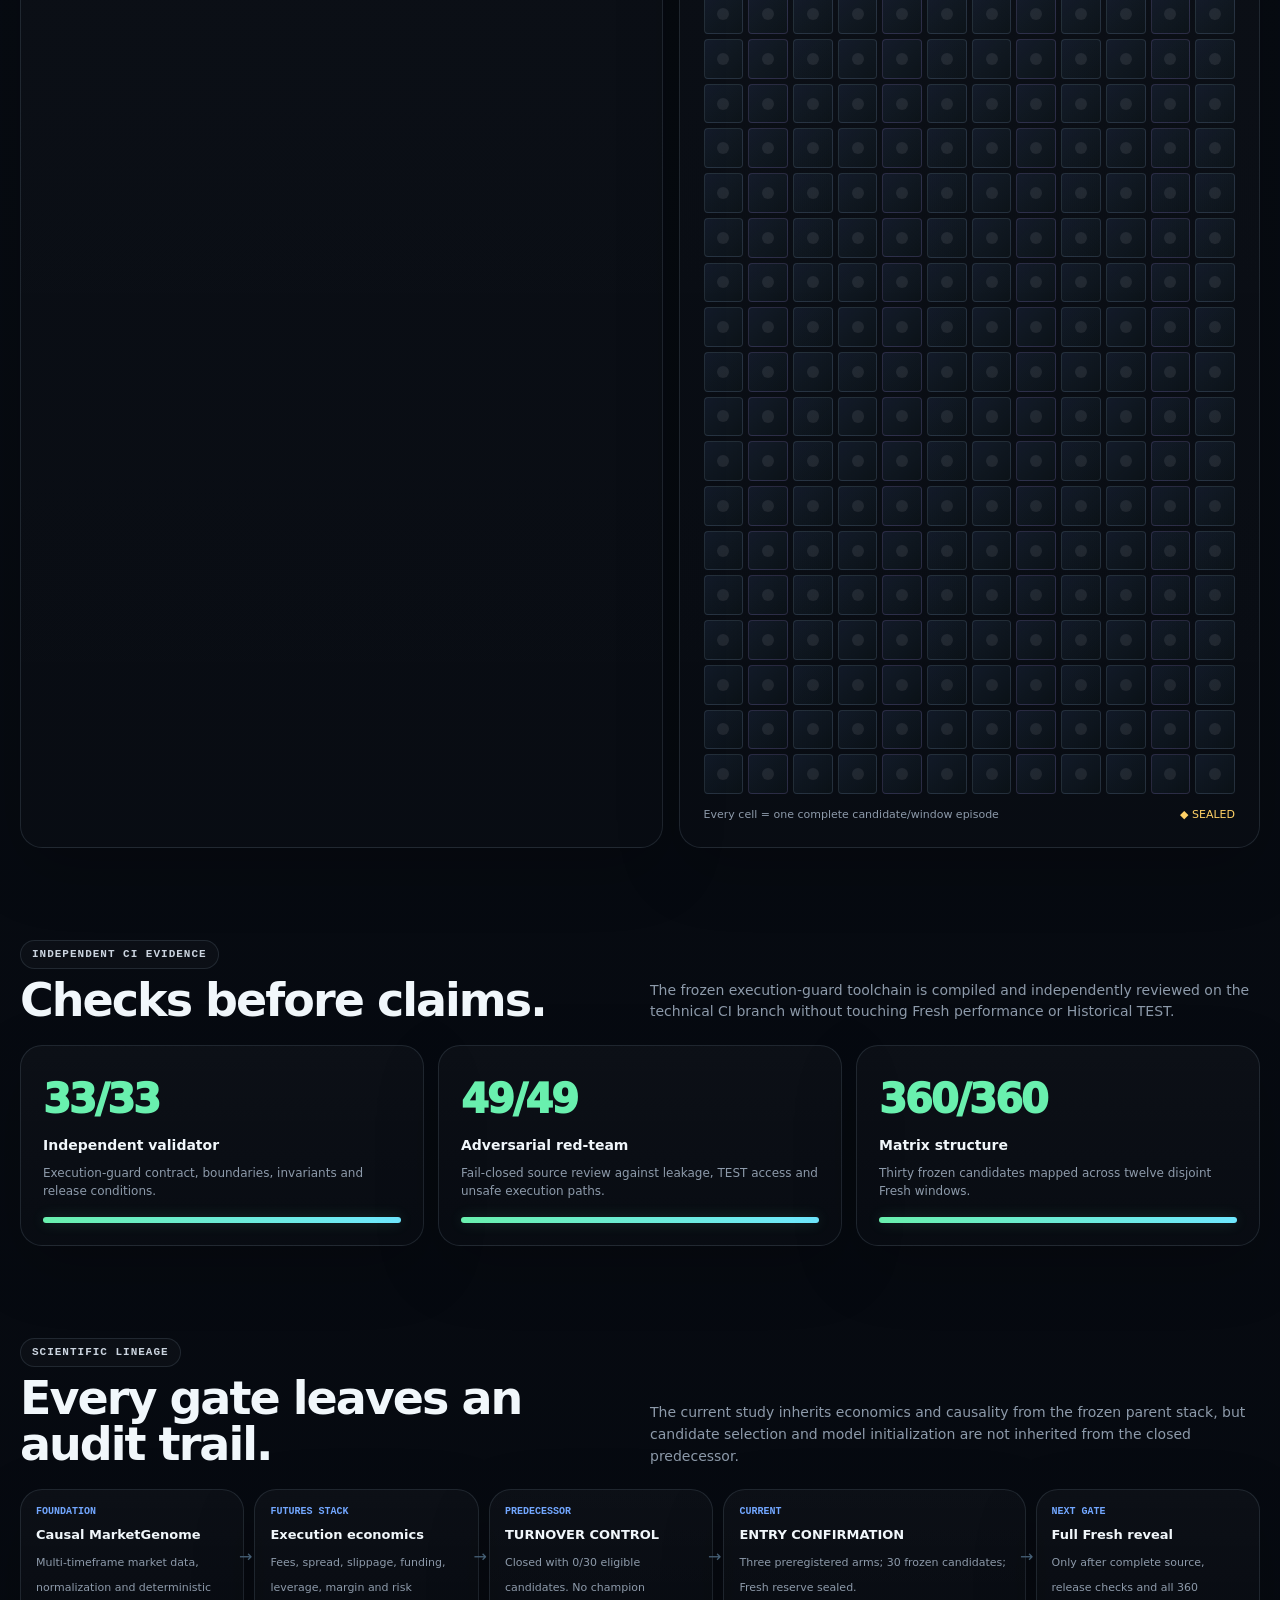
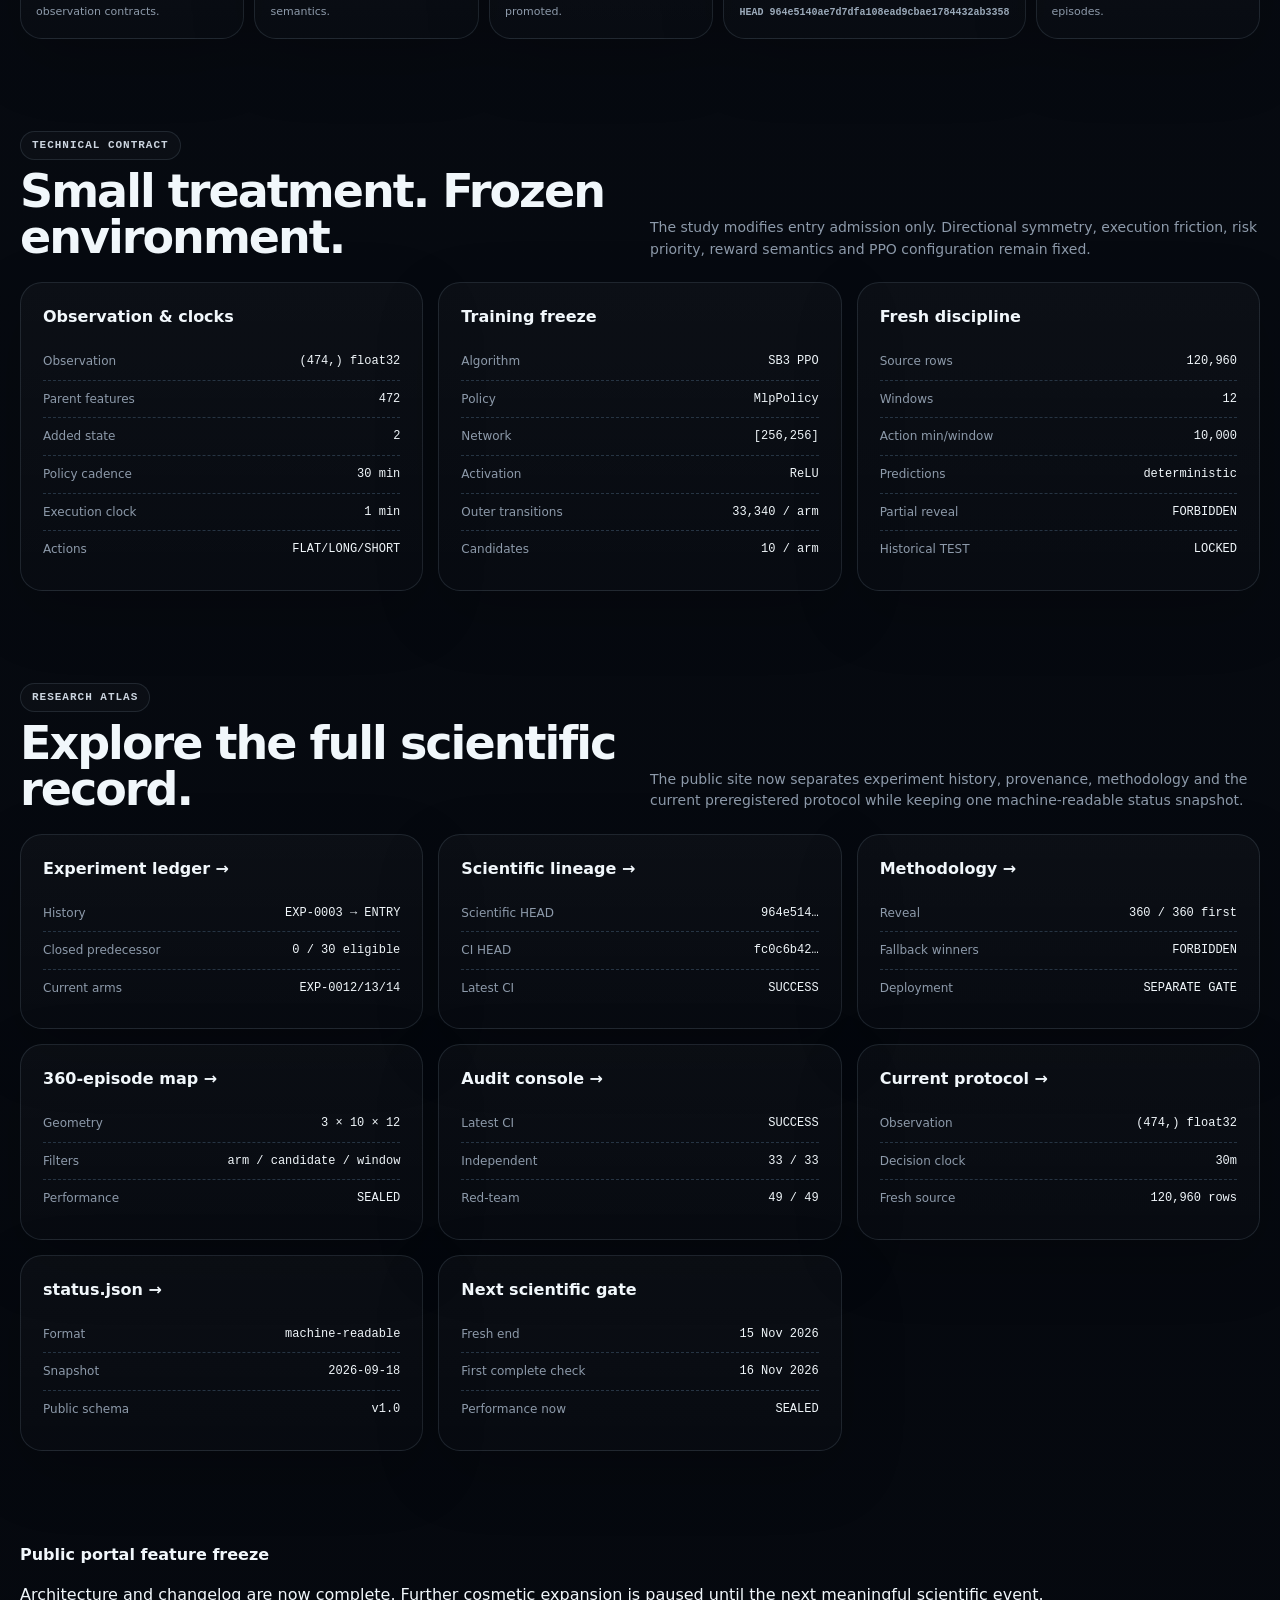
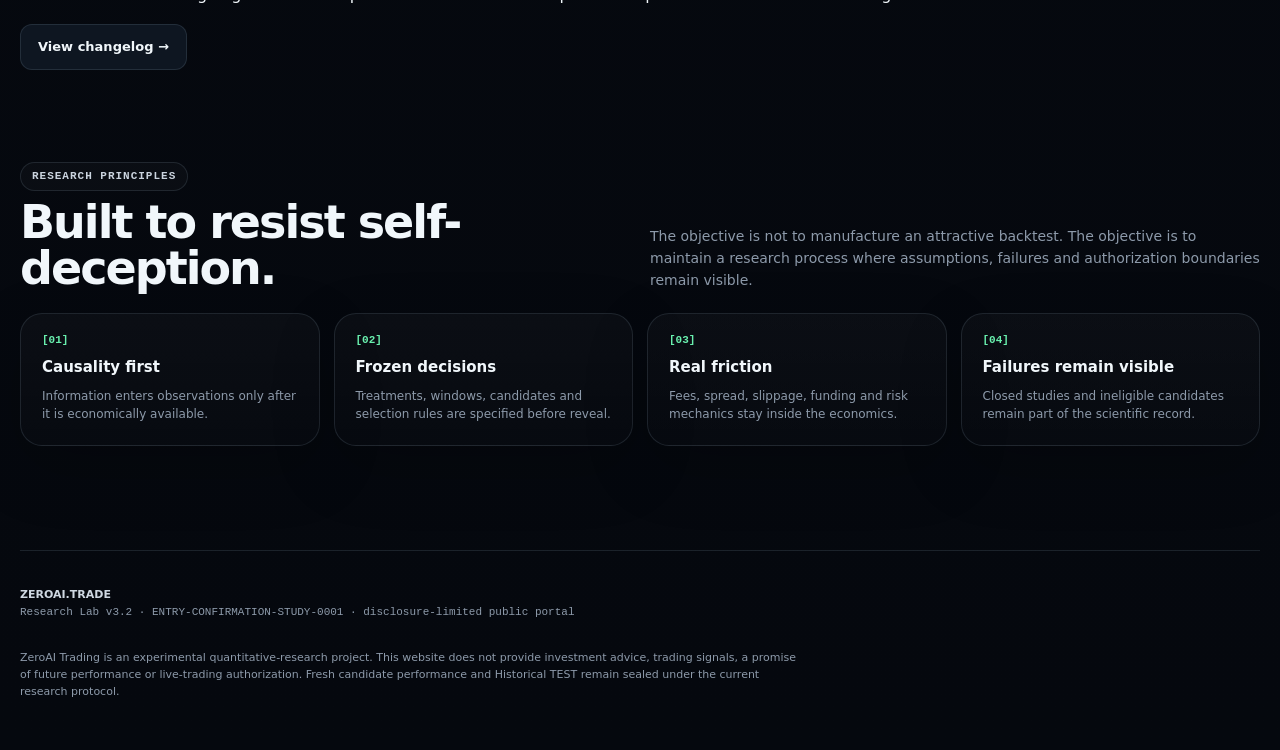
==== commit 25ab2b05: "Add Architecture Changelog and public portal freeze to ZeroAI Lab" ====
--- a/index.html
+++ b/index.html
@@ -34,14 +34,14 @@
 </style>
 </head>
 <body>
-<header><div class="wrap nav"><a class="brand" href="#top"><span class="mark"></span><span>ZEROAI.TRADE</span></a><nav><a href="#status">Status</a><a href="experiments.html">Experiments</a><a href="matrix.html">Matrix</a><a href="audit.html">Audit</a><a class="nav-pill" href="protocol.html">Protocol</a></nav></div></header>
+<header><div class="wrap nav"><a class="brand" href="#top"><span class="mark"></span><span>ZEROAI.TRADE</span></a><nav><a href="#status">Status</a><a href="experiments.html">Experiments</a><a href="matrix.html">Matrix</a><a href="audit.html">Audit</a><a href="architecture.html">Architecture</a><a class="nav-pill" href="protocol.html">Protocol</a></nav></div></header>
 <main id="top"><div class="wrap">
 <section class="hero">
 <div>
 <div class="eyebrow"><span class="eyedot"></span> systematic RL research · phase 5B</div>
 <h1>ZeroAI <span>Research Lab</span></h1>
 <p class="lead">A preregistered trading-research program built to make causality, frozen lineage, execution economics and out-of-sample discipline visible — before any performance claim is allowed.</p>
-<div class="hero-actions"><a class="btn primary" href="#study">Current study →</a><a class="btn" href="experiments.html">Experiment ledger</a><a class="btn" href="matrix.html">360 matrix</a><a class="btn" href="audit.html">Audit console</a><a class="btn" href="protocol.html">Protocol</a><a class="btn" href="https://github.com/Nefitra/zeroai-trading-site" rel="noopener noreferrer">Public source</a></div>
+<div class="hero-actions"><a class="btn primary" href="#study">Current study →</a><a class="btn" href="experiments.html">Experiment ledger</a><a class="btn" href="matrix.html">360 matrix</a><a class="btn" href="audit.html">Audit console</a><a class="btn" href="architecture.html">Architecture</a><a class="btn" href="changelog.html">Changelog</a><a class="btn" href="protocol.html">Protocol</a><a class="btn" href="https://github.com/Nefitra/zeroai-trading-site" rel="noopener noreferrer">Public source</a></div>
 <div class="hero-note"><span><i></i> Historical TEST locked</span><span><i></i> Live trading disabled</span><span><i></i> Candidate performance sealed</span><span><i></i> Verified 18 Sep 2026</span></div>
 </div>
 <div class="lab-visual reveal" aria-label="ENTRY Confirmation research visualization">
@@ -66,8 +66,9 @@
 <section id="lineage" class="reveal"><div class="section-head"><div><div class="eyebrow">scientific lineage</div><h2>Every gate leaves an audit trail.</h2></div><p>The current study inherits economics and causality from the frozen parent stack, but candidate selection and model initialization are not inherited from the closed predecessor.</p></div><div class="lineage"><div class="chain card"><div class="ci">FOUNDATION</div><strong>Causal MarketGenome</strong><small>Multi-timeframe market data, normalization and deterministic observation contracts.</small></div><div class="chain card"><div class="ci">FUTURES STACK</div><strong>Execution economics</strong><small>Fees, spread, slippage, funding, leverage, margin and risk semantics.</small></div><div class="chain card"><div class="ci">PREDECESSOR</div><strong>TURNOVER CONTROL</strong><small>Closed with 0/30 eligible candidates. No champion promoted.</small></div><div class="chain card"><div class="ci">CURRENT</div><strong>ENTRY CONFIRMATION</strong><small>Three preregistered arms; 30 frozen candidates; Fresh reserve sealed.</small><span class="hash">HEAD 964e5140ae7d7dfa108ead9cbae1784432ab3358</span></div><div class="chain card"><div class="ci">NEXT GATE</div><strong>Full Fresh reveal</strong><small>Only after complete source, release checks and all 360 episodes.</small></div></div></section>
 <section class="reveal"><div class="section-head"><div><div class="eyebrow">technical contract</div><h2>Small treatment. Frozen environment.</h2></div><p>The study modifies entry admission only. Directional symmetry, execution friction, risk priority, reward semantics and PPO configuration remain fixed.</p></div><div class="detail-grid"><div class="detail card"><h3>Observation & clocks</h3><div class="metric"><span>Observation</span><span>(474,) float32</span></div><div class="metric"><span>Parent features</span><span>472</span></div><div class="metric"><span>Added state</span><span>2</span></div><div class="metric"><span>Policy cadence</span><span>30 min</span></div><div class="metric"><span>Execution clock</span><span>1 min</span></div><div class="metric"><span>Actions</span><span>FLAT/LONG/SHORT</span></div></div><div class="detail card"><h3>Training freeze</h3><div class="metric"><span>Algorithm</span><span>SB3 PPO</span></div><div class="metric"><span>Policy</span><span>MlpPolicy</span></div><div class="metric"><span>Network</span><span>[256,256]</span></div><div class="metric"><span>Activation</span><span>ReLU</span></div><div class="metric"><span>Outer transitions</span><span>33,340 / arm</span></div><div class="metric"><span>Candidates</span><span>10 / arm</span></div></div><div class="detail card"><h3>Fresh discipline</h3><div class="metric"><span>Source rows</span><span>120,960</span></div><div class="metric"><span>Windows</span><span>12</span></div><div class="metric"><span>Action min/window</span><span>10,000</span></div><div class="metric"><span>Predictions</span><span>deterministic</span></div><div class="metric"><span>Partial reveal</span><span>FORBIDDEN</span></div><div class="metric"><span>Historical TEST</span><span>LOCKED</span></div></div></div></section>
 <section id="atlas" class="reveal"><div class="section-head"><div><div class="eyebrow">research atlas</div><h2>Explore the full scientific record.</h2></div><p>The public site now separates experiment history, provenance, methodology and the current preregistered protocol while keeping one machine-readable status snapshot.</p></div><div class="detail-grid"><a class="detail card" href="experiments.html" style="text-decoration:none"><h3>Experiment ledger →</h3><div class="metric"><span>History</span><span>EXP-0003 → ENTRY</span></div><div class="metric"><span>Closed predecessor</span><span>0 / 30 eligible</span></div><div class="metric"><span>Current arms</span><span>EXP-0012/13/14</span></div></a><a class="detail card" href="lineage.html" style="text-decoration:none"><h3>Scientific lineage →</h3><div class="metric"><span>Scientific HEAD</span><span>964e514…</span></div><div class="metric"><span>CI HEAD</span><span>fc0c6b42…</span></div><div class="metric"><span>Latest CI</span><span>SUCCESS</span></div></a><a class="detail card" href="methodology.html" style="text-decoration:none"><h3>Methodology →</h3><div class="metric"><span>Reveal</span><span>360 / 360 first</span></div><div class="metric"><span>Fallback winners</span><span>FORBIDDEN</span></div><div class="metric"><span>Deployment</span><span>SEPARATE GATE</span></div></a></div><div class="detail-grid" style="margin-top:15px"><a class="detail card" href="matrix.html" style="text-decoration:none"><h3>360-episode map →</h3><div class="metric"><span>Geometry</span><span>3 × 10 × 12</span></div><div class="metric"><span>Filters</span><span>arm / candidate / window</span></div><div class="metric"><span>Performance</span><span>SEALED</span></div></a><a class="detail card" href="audit.html" style="text-decoration:none"><h3>Audit console →</h3><div class="metric"><span>Latest CI</span><span>SUCCESS</span></div><div class="metric"><span>Independent</span><span>33 / 33</span></div><div class="metric"><span>Red-team</span><span>49 / 49</span></div></a><a class="detail card" href="protocol.html" style="text-decoration:none"><h3>Current protocol →</h3><div class="metric"><span>Observation</span><span>(474,) float32</span></div><div class="metric"><span>Decision clock</span><span>30m</span></div><div class="metric"><span>Fresh source</span><span>120,960 rows</span></div></a><a class="detail card" href="status.json" style="text-decoration:none"><h3>status.json →</h3><div class="metric"><span>Format</span><span>machine-readable</span></div><div class="metric"><span>Snapshot</span><span>2026-09-18</span></div><div class="metric"><span>Public schema</span><span>v1.0</span></div></a><div class="detail card"><h3>Next scientific gate</h3><div class="metric"><span>Fresh end</span><span>15 Nov 2026</span></div><div class="metric"><span>First complete check</span><span>16 Nov 2026</span></div><div class="metric"><span>Performance now</span><span>SEALED</span></div></div></div></section>
+<section class="reveal"><div class="freeze-banner"><div><b>Public portal feature freeze</b><p>Architecture and changelog are now complete. Further cosmetic expansion is paused until the next meaningful scientific event.</p></div><a class="btn" href="changelog.html">View changelog →</a></div></section>
 <section id="method" class="reveal"><div class="section-head"><div><div class="eyebrow">research principles</div><h2>Built to resist self-deception.</h2></div><p>The objective is not to manufacture an attractive backtest. The objective is to maintain a research process where assumptions, failures and authorization boundaries remain visible.</p></div><div class="method-grid"><div class="method card"><div class="icon">[01]</div><h3>Causality first</h3><p>Information enters observations only after it is economically available.</p></div><div class="method card"><div class="icon">[02]</div><h3>Frozen decisions</h3><p>Treatments, windows, candidates and selection rules are specified before reveal.</p></div><div class="method card"><div class="icon">[03]</div><h3>Real friction</h3><p>Fees, spread, slippage, funding and risk mechanics stay inside the economics.</p></div><div class="method card"><div class="icon">[04]</div><h3>Failures remain visible</h3><p>Closed studies and ineligible candidates remain part of the scientific record.</p></div></div></section>
-<footer><div class="footer-grid"><div><strong>ZEROAI.TRADE</strong><br><span class="mono">Research Lab v3 · ENTRY-CONFIRMATION-STUDY-0001 · Phase 5B · verified 18 Sep 2026</span></div><div class="tiny">ZeroAI Trading is an experimental quantitative-research project. This website does not provide investment advice, trading signals, a promise of future performance or live-trading authorization. Fresh candidate performance and Historical TEST remain sealed under the current research protocol.</div></div></footer>
+<footer><div class="footer-grid"><div><strong>ZEROAI.TRADE</strong><br><span class="mono">Research Lab v3.2 · ENTRY-CONFIRMATION-STUDY-0001 · disclosure-limited public portal</span></div><div class="tiny">ZeroAI Trading is an experimental quantitative-research project. This website does not provide investment advice, trading signals, a promise of future performance or live-trading authorization. Fresh candidate performance and Historical TEST remain sealed under the current research protocol.</div></div></footer>
 </div></main>
 <script>
 (function(){
